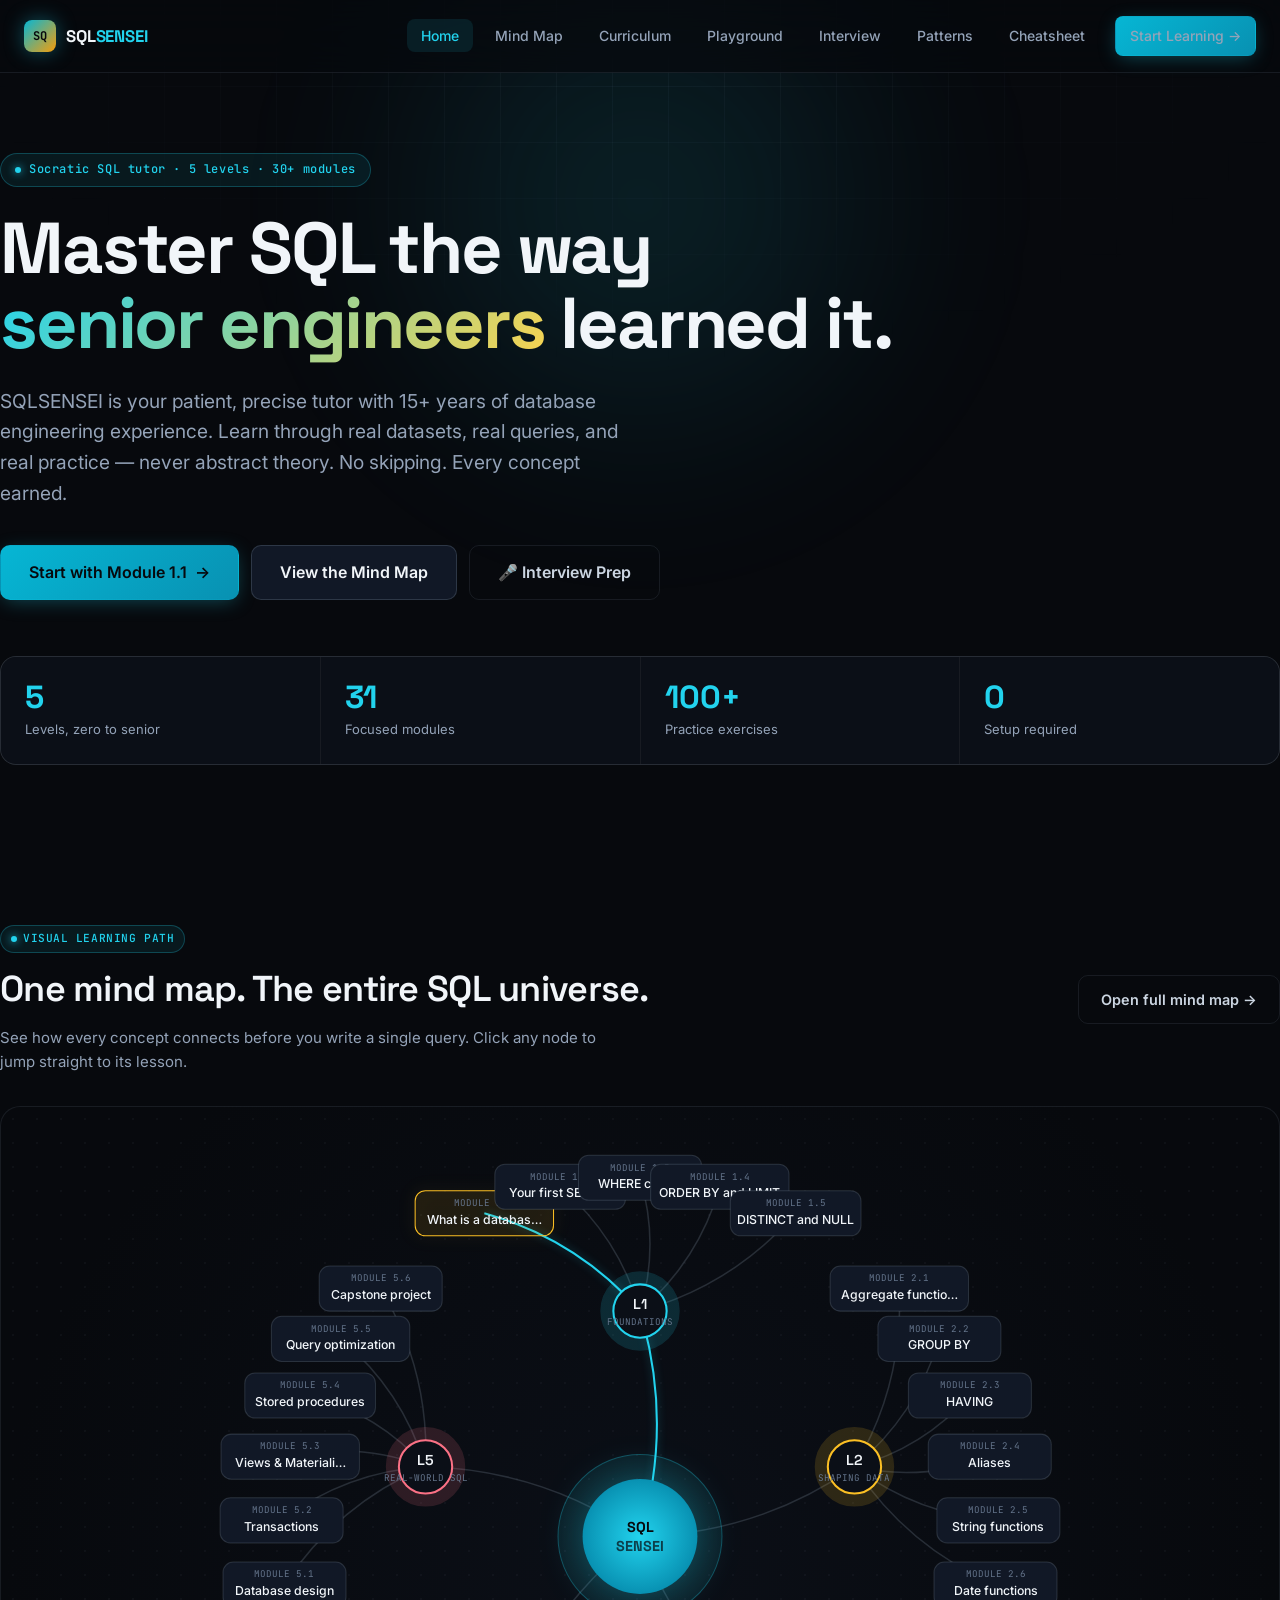
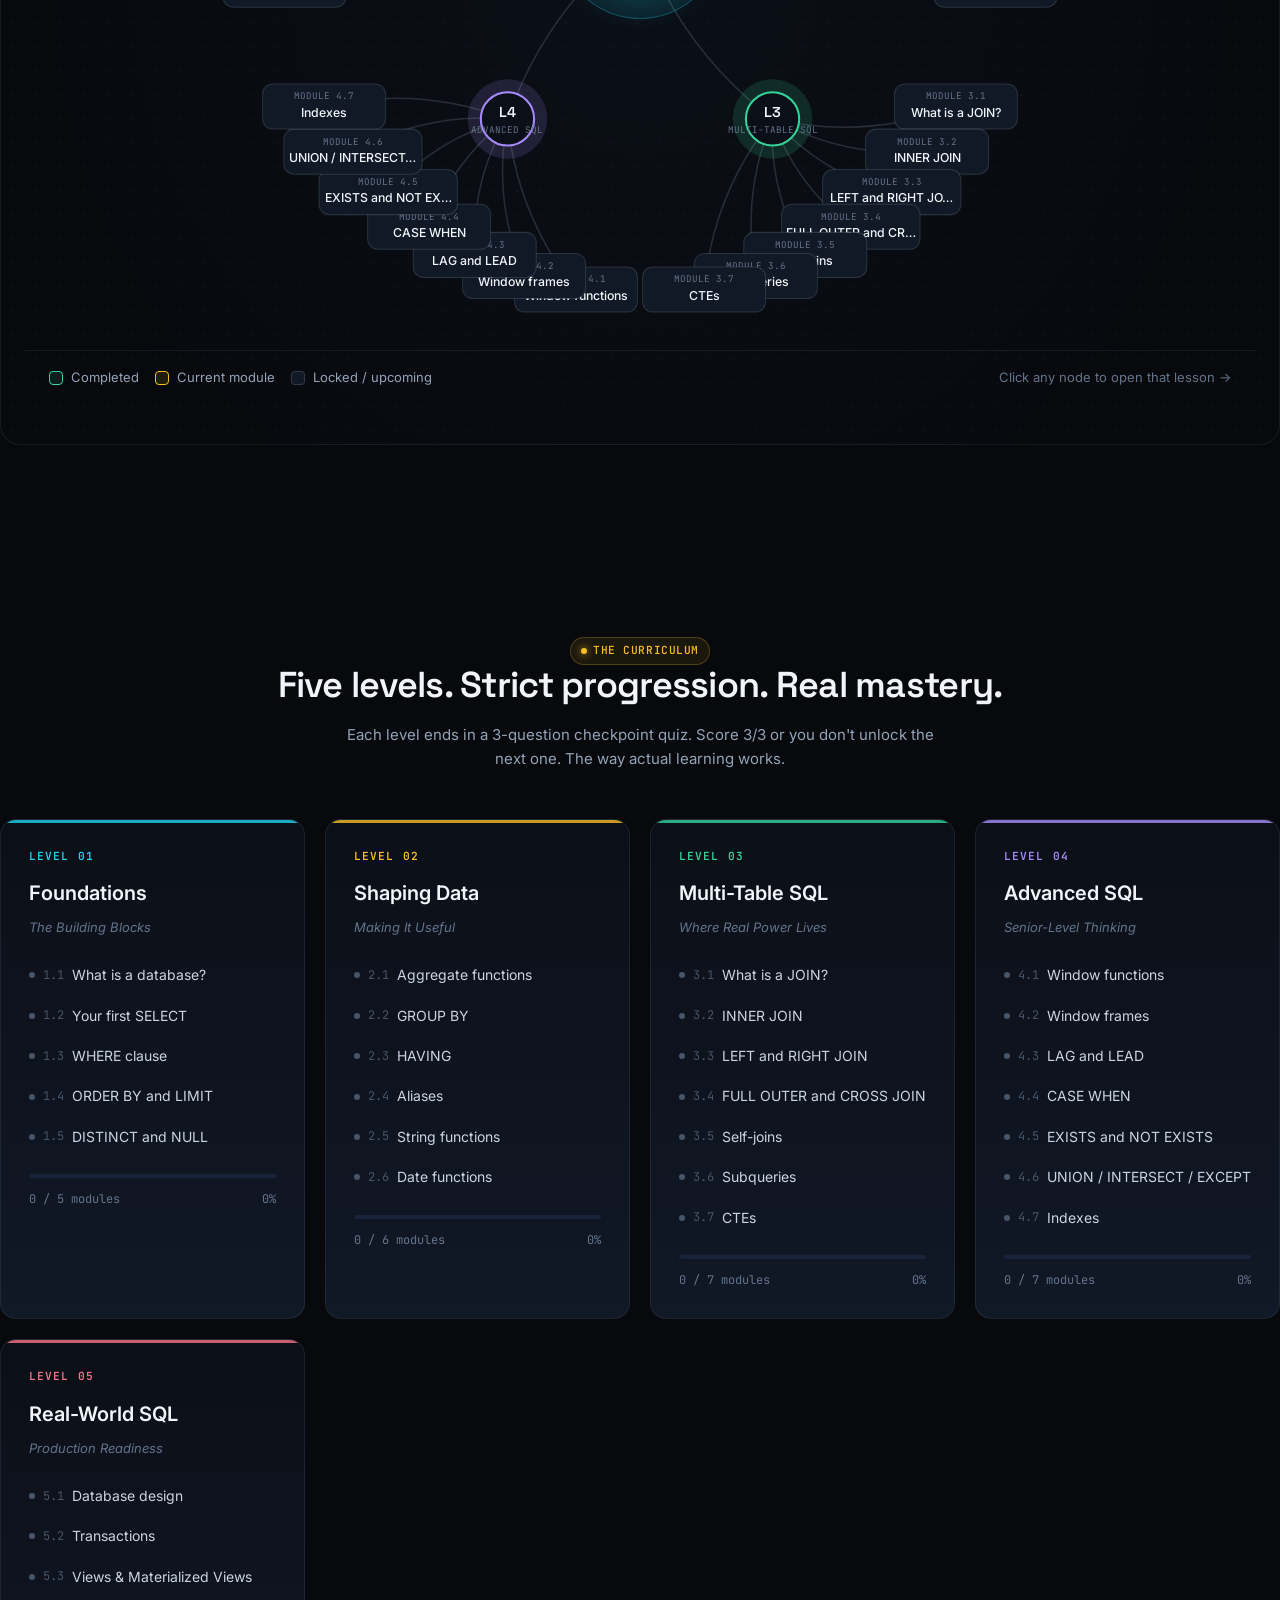
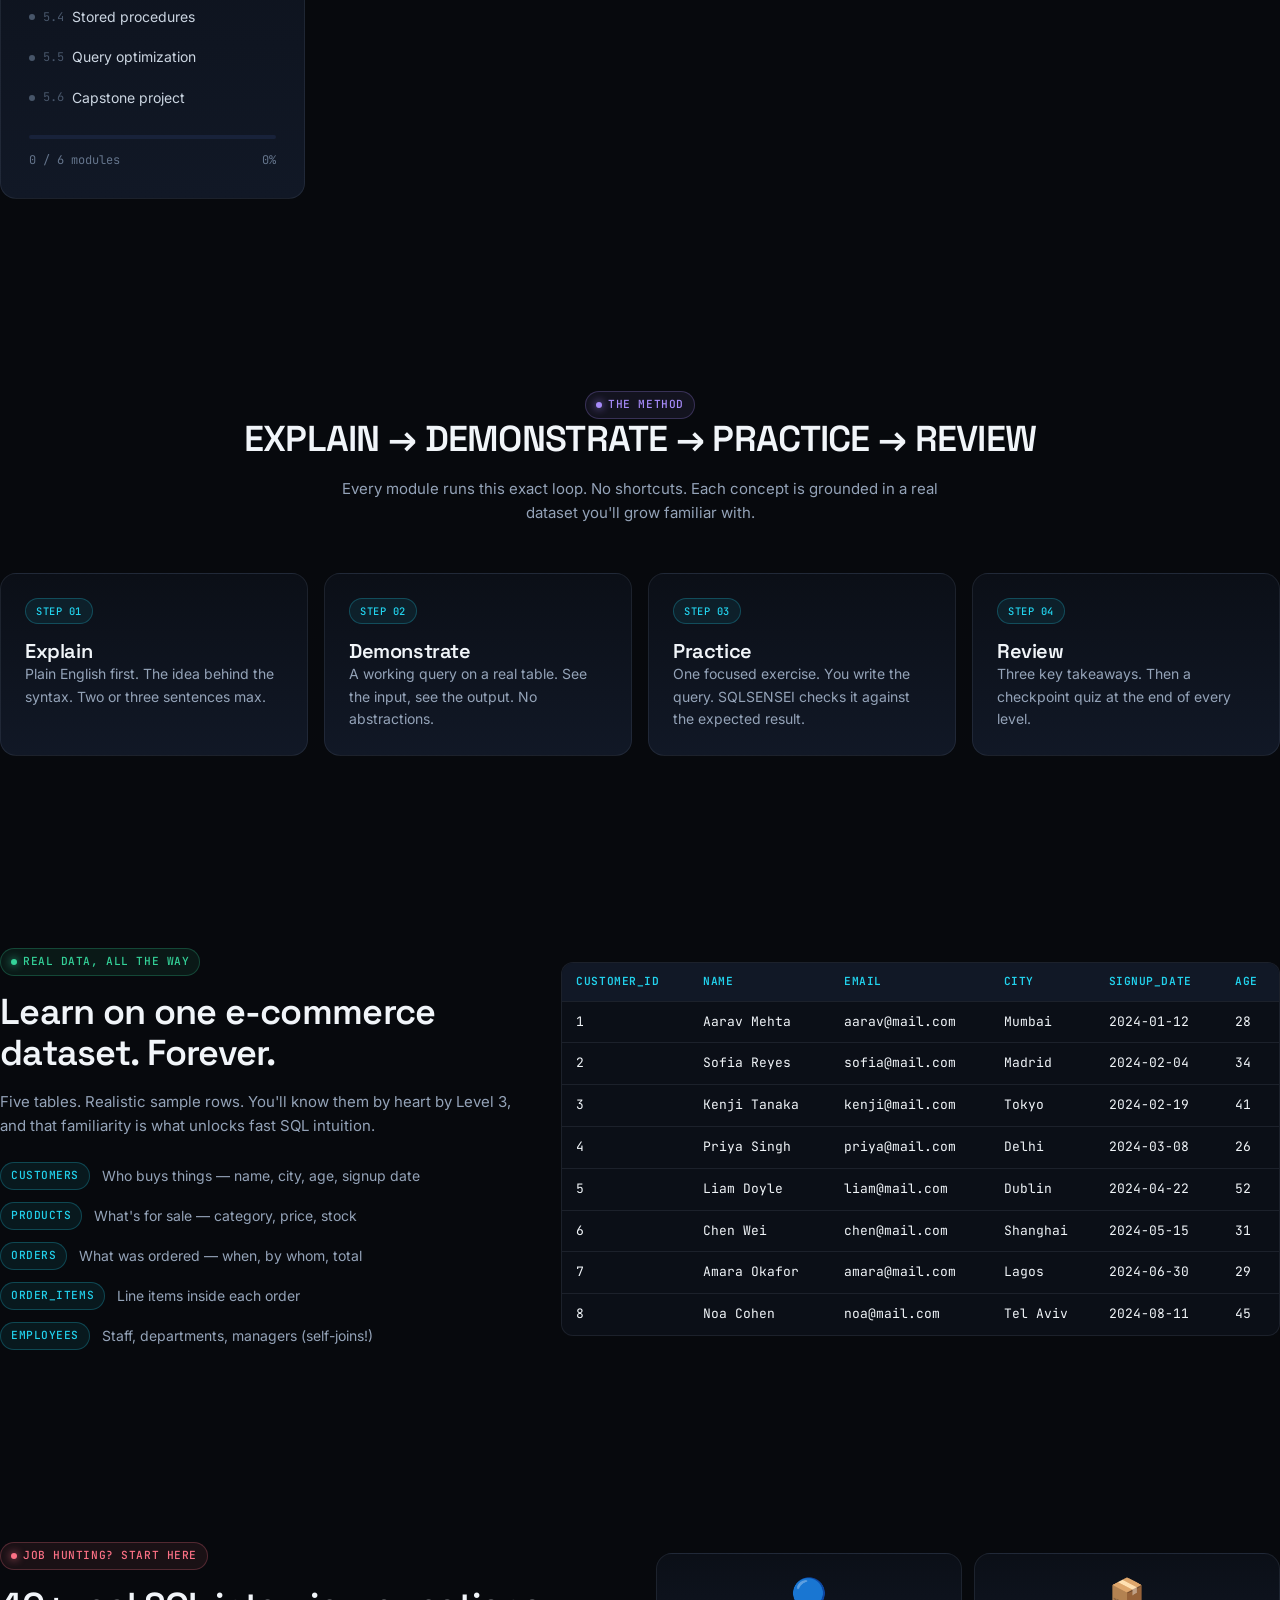
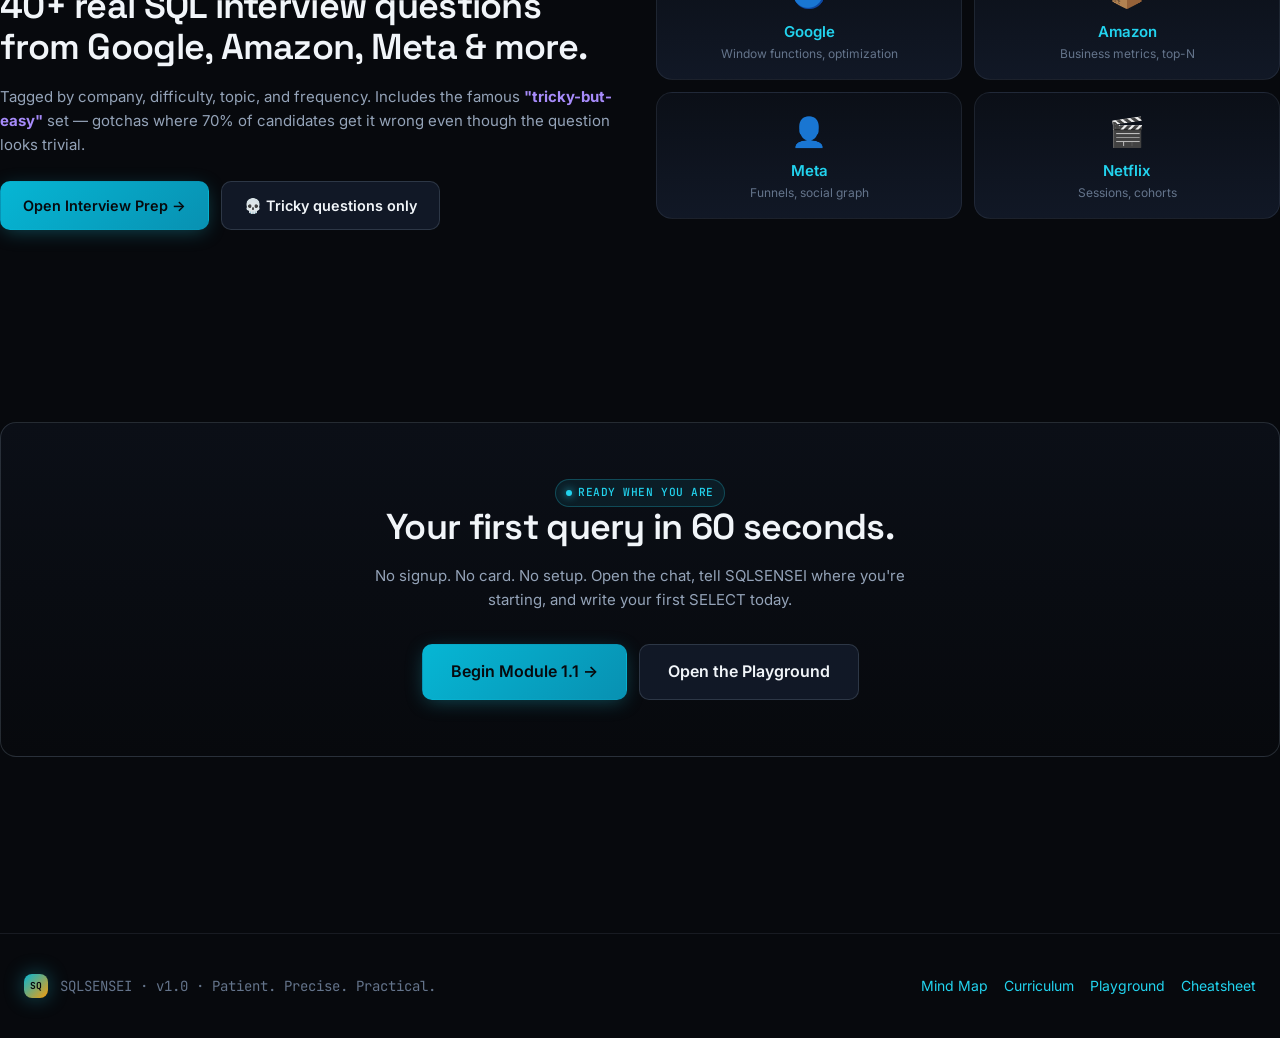
==== index.html @ aa3fbd79 "Initial commit: SQLSENSEI - SQL learning platform with mind map, scripted Socratic tutor, in-browser" ====
<!DOCTYPE html>
<html lang="en">
<head>
  <meta charset="UTF-8" />
  <meta name="viewport" content="width=device-width, initial-scale=1.0" />
  <title>SQLSENSEI — Master SQL from zero to senior</title>
  <meta name="description" content="Learn SQL the Socratic way. Five levels, 30+ modules, real datasets, in-browser playground. Built by SQLSENSEI." />
  <link rel="preconnect" href="https://fonts.googleapis.com" />
  <link rel="preconnect" href="https://fonts.gstatic.com" crossorigin />
  <link href="https://fonts.googleapis.com/css2?family=Inter:wght@400;500;600;700&family=Space+Grotesk:wght@500;600;700&family=JetBrains+Mono:wght@400;500;600;700&display=swap" rel="stylesheet" />
  <link rel="stylesheet" href="assets/css/styles.css" />
  <link rel="stylesheet" href="assets/css/components.css" />
  <link rel="icon" href="data:image/svg+xml,%3Csvg xmlns='http://www.w3.org/2000/svg' viewBox='0 0 100 100'%3E%3Crect width='100' height='100' rx='22' fill='%2306b6d4'/%3E%3Ctext x='50' y='66' text-anchor='middle' font-family='monospace' font-size='52' font-weight='700' fill='%23000'%3ES%3C/text%3E%3C/svg%3E" />
</head>
<body>

  <!-- ============================================ NAV ============================================ -->
  <nav class="nav">
    <div class="nav-inner">
      <a href="index.html" class="brand">
        <span class="brand-mark">SQ</span>
        <span>SQL<span class="brand-suffix">SENSEI</span></span>
      </a>
      <ul class="nav-links">
        <li><a href="index.html" class="active">Home</a></li>
        <li><a href="mindmap.html">Mind Map</a></li>
        <li><a href="curriculum.html">Curriculum</a></li>
        <li><a href="playground.html">Playground</a></li>
        <li><a href="interview.html">Interview</a></li>
        <li><a href="patterns.html">Patterns</a></li>
        <li><a href="cheatsheet.html">Cheatsheet</a></li>
        <li><a href="chat.html" class="btn btn-primary btn-sm" style="margin-left: 8px;">Start Learning →</a></li>
      </ul>
    </div>
  </nav>

  <main>

    <!-- ============================================ HERO ============================================ -->
    <section class="hero container">
      <div class="hero-eyebrow fade-in">
        <span class="badge-dot" style="color: var(--cyan-400);"></span>
        Socratic SQL tutor · 5 levels · 30+ modules
      </div>

      <h1 class="hero-title fade-in-delay-1">
        Master SQL the way<br/>
        <span class="gradient-text">senior engineers</span> learned it.
      </h1>

      <p class="hero-subtitle fade-in-delay-2">
        SQLSENSEI is your patient, precise tutor with 15+ years of database engineering experience.
        Learn through real datasets, real queries, and real practice — never abstract theory.
        No skipping. Every concept earned.
      </p>

      <div class="hero-actions fade-in-delay-3">
        <a href="chat.html" class="btn btn-primary btn-lg">
          Start with Module 1.1
          <span>→</span>
        </a>
        <a href="mindmap.html" class="btn btn-secondary btn-lg">
          View the Mind Map
        </a>
        <a href="interview.html" class="btn btn-ghost btn-lg">
          🎤 Interview Prep
        </a>
      </div>

      <div class="hero-stats fade-in-delay-3">
        <div class="hero-stat">
          <div class="hero-stat-value">5</div>
          <div class="hero-stat-label">Levels, zero to senior</div>
        </div>
        <div class="hero-stat">
          <div class="hero-stat-value">31</div>
          <div class="hero-stat-label">Focused modules</div>
        </div>
        <div class="hero-stat">
          <div class="hero-stat-value">100+</div>
          <div class="hero-stat-label">Practice exercises</div>
        </div>
        <div class="hero-stat">
          <div class="hero-stat-value">0</div>
          <div class="hero-stat-label">Setup required</div>
        </div>
      </div>
    </section>

    <!-- ============================================ MIND MAP PREVIEW ============================================ -->
    <section class="container section">
      <div class="flex items-center justify-between mb-8" style="flex-wrap: wrap; gap: 16px;">
        <div>
          <div class="badge badge-cyan mb-4">
            <span class="badge-dot"></span>
            Visual learning path
          </div>
          <h2>One mind map. The entire SQL universe.</h2>
          <p class="text-ink-300 mt-4" style="max-width: 600px;">
            See how every concept connects before you write a single query. Click any node to jump straight to its lesson.
          </p>
        </div>
        <a href="mindmap.html" class="btn btn-ghost">
          Open full mind map →
        </a>
      </div>

      <div class="mindmap-wrap" id="mindmap-preview">
        <!-- Filled by mindmap.js -->
      </div>
    </section>

    <!-- ============================================ CURRICULUM ============================================ -->
    <section class="container section">
      <div class="text-center mb-12">
        <div class="badge badge-amber mb-4" style="margin: 0 auto;">
          <span class="badge-dot"></span>
          The curriculum
        </div>
        <h2>Five levels. Strict progression. Real mastery.</h2>
        <p class="text-ink-300 mt-4" style="max-width: 600px; margin: 16px auto 0;">
          Each level ends in a 3-question checkpoint quiz. Score 3/3 or you don't unlock the next one.
          The way actual learning works.
        </p>
      </div>

      <div class="levels-grid" id="levelsGrid">
        <!-- Filled by app.js -->
      </div>
    </section>

    <!-- ============================================ HOW IT WORKS ============================================ -->
    <section class="container section">
      <div class="text-center mb-12">
        <div class="badge badge-violet mb-4" style="margin: 0 auto;">
          <span class="badge-dot"></span>
          The method
        </div>
        <h2>EXPLAIN → DEMONSTRATE → PRACTICE → REVIEW</h2>
        <p class="text-ink-300 mt-4" style="max-width: 600px; margin: 16px auto 0;">
          Every module runs this exact loop. No shortcuts. Each concept is grounded in a real dataset you'll grow familiar with.
        </p>
      </div>

      <div class="grid grid-cols-4 gap-4">
        <div class="card card-accent">
          <div class="badge badge-cyan mb-4" style="font-size: 0.65rem;">STEP 01</div>
          <h3>Explain</h3>
          <p class="text-ink-300 text-sm mt-2">Plain English first. The idea behind the syntax. Two or three sentences max.</p>
        </div>
        <div class="card card-accent">
          <div class="badge badge-cyan mb-4" style="font-size: 0.65rem;">STEP 02</div>
          <h3>Demonstrate</h3>
          <p class="text-ink-300 text-sm mt-2">A working query on a real table. See the input, see the output. No abstractions.</p>
        </div>
        <div class="card card-accent">
          <div class="badge badge-cyan mb-4" style="font-size: 0.65rem;">STEP 03</div>
          <h3>Practice</h3>
          <p class="text-ink-300 text-sm mt-2">One focused exercise. You write the query. SQLSENSEI checks it against the expected result.</p>
        </div>
        <div class="card card-accent">
          <div class="badge badge-cyan mb-4" style="font-size: 0.65rem;">STEP 04</div>
          <h3>Review</h3>
          <p class="text-ink-300 text-sm mt-2">Three key takeaways. Then a checkpoint quiz at the end of every level.</p>
        </div>
      </div>
    </section>

    <!-- ============================================ DATASET ============================================ -->
    <section class="container section">
      <div class="grid" style="grid-template-columns: 1fr 1.4fr; gap: 48px; align-items: center;">
        <div>
          <div class="badge badge-emerald mb-4">
            <span class="badge-dot"></span>
            Real data, all the way
          </div>
          <h2>Learn on one e-commerce dataset. Forever.</h2>
          <p class="text-ink-300 mt-4 mb-6">
            Five tables. Realistic sample rows. You'll know them by heart by Level 3, and that familiarity is what unlocks fast SQL intuition.
          </p>
          <div class="flex flex-col gap-3">
            <div class="flex items-center gap-3">
              <span class="badge badge-cyan">customers</span>
              <span class="text-ink-300 text-sm">Who buys things — name, city, age, signup date</span>
            </div>
            <div class="flex items-center gap-3">
              <span class="badge badge-cyan">products</span>
              <span class="text-ink-300 text-sm">What's for sale — category, price, stock</span>
            </div>
            <div class="flex items-center gap-3">
              <span class="badge badge-cyan">orders</span>
              <span class="text-ink-300 text-sm">What was ordered — when, by whom, total</span>
            </div>
            <div class="flex items-center gap-3">
              <span class="badge badge-cyan">order_items</span>
              <span class="text-ink-300 text-sm">Line items inside each order</span>
            </div>
            <div class="flex items-center gap-3">
              <span class="badge badge-cyan">employees</span>
              <span class="text-ink-300 text-sm">Staff, departments, managers (self-joins!)</span>
            </div>
          </div>
        </div>

        <div class="data-table-wrap">
          <table class="data-table">
            <thead>
              <tr>
                <th>customer_id</th>
                <th>name</th>
                <th>email</th>
                <th>city</th>
                <th>signup_date</th>
                <th>age</th>
              </tr>
            </thead>
            <tbody>
              <tr><td>1</td><td>Aarav Mehta</td><td>aarav@mail.com</td><td>Mumbai</td><td>2024-01-12</td><td>28</td></tr>
              <tr><td>2</td><td>Sofia Reyes</td><td>sofia@mail.com</td><td>Madrid</td><td>2024-02-04</td><td>34</td></tr>
              <tr><td>3</td><td>Kenji Tanaka</td><td>kenji@mail.com</td><td>Tokyo</td><td>2024-02-19</td><td>41</td></tr>
              <tr><td>4</td><td>Priya Singh</td><td>priya@mail.com</td><td>Delhi</td><td>2024-03-08</td><td>26</td></tr>
              <tr><td>5</td><td>Liam Doyle</td><td>liam@mail.com</td><td>Dublin</td><td>2024-04-22</td><td>52</td></tr>
              <tr><td>6</td><td>Chen Wei</td><td>chen@mail.com</td><td>Shanghai</td><td>2024-05-15</td><td>31</td></tr>
              <tr><td>7</td><td>Amara Okafor</td><td>amara@mail.com</td><td>Lagos</td><td>2024-06-30</td><td>29</td></tr>
              <tr><td>8</td><td>Noa Cohen</td><td>noa@mail.com</td><td>Tel Aviv</td><td>2024-08-11</td><td>45</td></tr>
            </tbody>
          </table>
        </div>
      </div>
    </section>

    <!-- ============================================ INTERVIEW PREP ============================================ -->
    <section class="container section">
      <div class="grid" style="grid-template-columns: 1fr 1fr; gap: 32px; align-items: center;">
        <div>
          <div class="badge badge-rose mb-4">
            <span class="badge-dot"></span>
            Job hunting? Start here
          </div>
          <h2>40+ real SQL interview questions from Google, Amazon, Meta &amp; more.</h2>
          <p class="text-ink-300 mt-4 mb-6">
            Tagged by company, difficulty, topic, and frequency. Includes the famous
            <strong style="color: var(--violet-400);">"tricky-but-easy"</strong> set — gotchas where 70% of candidates get it wrong even though the question looks trivial.
          </p>
          <div class="flex gap-3" style="flex-wrap: wrap;">
            <a href="interview.html" class="btn btn-primary">Open Interview Prep →</a>
            <a href="interview.html?tricky=1" class="btn btn-secondary">💀 Tricky questions only</a>
          </div>
        </div>
        <div class="grid grid-cols-2 gap-3">
          <a href="interview.html?company=google" class="card" style="text-decoration: none; padding: 16px; text-align: center;">
            <div style="font-size: 1.8rem;">🔵</div>
            <div style="font-weight: 600; margin-top: 4px;">Google</div>
            <div class="text-ink-400 text-xs">Window functions, optimization</div>
          </a>
          <a href="interview.html?company=amazon" class="card" style="text-decoration: none; padding: 16px; text-align: center;">
            <div style="font-size: 1.8rem;">📦</div>
            <div style="font-weight: 600; margin-top: 4px;">Amazon</div>
            <div class="text-ink-400 text-xs">Business metrics, top-N</div>
          </a>
          <a href="interview.html?company=meta" class="card" style="text-decoration: none; padding: 16px; text-align: center;">
            <div style="font-size: 1.8rem;">👤</div>
            <div style="font-weight: 600; margin-top: 4px;">Meta</div>
            <div class="text-ink-400 text-xs">Funnels, social graph</div>
          </a>
          <a href="interview.html?company=netflix" class="card" style="text-decoration: none; padding: 16px; text-align: center;">
            <div style="font-size: 1.8rem;">🎬</div>
            <div style="font-weight: 600; margin-top: 4px;">Netflix</div>
            <div class="text-ink-400 text-xs">Sessions, cohorts</div>
          </a>
        </div>
      </div>
    </section>

    <!-- ============================================ FINAL CTA ============================================ -->
    <section class="container section">
      <div class="card text-center" style="padding: 56px 32px; background: linear-gradient(180deg, var(--bg-1), var(--bg-0)); border-color: var(--line-strong);">
        <div class="badge badge-cyan mb-4" style="margin: 0 auto;">
          <span class="badge-dot"></span>
          Ready when you are
        </div>
        <h2 class="mb-4">Your first query in 60 seconds.</h2>
        <p class="text-ink-300 mb-8" style="max-width: 540px; margin: 0 auto 32px;">
          No signup. No card. No setup. Open the chat, tell SQLSENSEI where you're starting, and write your first SELECT today.
        </p>
        <div class="flex gap-3 justify-center" style="flex-wrap: wrap;">
          <a href="chat.html" class="btn btn-primary btn-lg">Begin Module 1.1 →</a>
          <a href="playground.html" class="btn btn-secondary btn-lg">Open the Playground</a>
        </div>
      </div>
    </section>

  </main>

  <!-- ============================================ FOOTER ============================================ -->
  <footer class="footer">
    <div class="container footer-inner">
      <div class="flex items-center gap-3">
        <span class="brand-mark" style="width: 24px; height: 24px; font-size: 0.6rem;">SQ</span>
        <span class="mono text-sm">SQLSENSEI · v1.0 · Patient. Precise. Practical.</span>
      </div>
      <div class="flex gap-4 text-sm">
        <a href="mindmap.html">Mind Map</a>
        <a href="curriculum.html">Curriculum</a>
        <a href="playground.html">Playground</a>
        <a href="cheatsheet.html">Cheatsheet</a>
      </div>
    </div>
  </footer>

  <div class="toast-stack" id="toastStack"></div>

  <script src="assets/js/data/curriculum.js"></script>
  <script src="assets/js/mindmap.js"></script>
  <script src="assets/js/app.js"></script>
  <script>
    document.addEventListener('DOMContentLoaded', () => {
      if (window.renderMindMap) window.renderMindMap('mindmap-preview', { compact: false });
      if (window.renderLevels) window.renderLevels('levelsGrid');
    });
  </script>
</body>
</html>
---- assets/css/styles.css ----
/* ============================================
   SQLSENSEI — Modern Dark Dojo Design System
   ============================================ */

:root {
  /* Core palette */
  --bg-0: #07090d;
  --bg-1: #0b0f17;
  --bg-2: #111826;
  --bg-3: #18223a;
  --line: rgba(148, 163, 184, 0.12);
  --line-strong: rgba(148, 163, 184, 0.22);

  /* Ink */
  --ink-100: #f1f5f9;
  --ink-200: #cbd5e1;
  --ink-300: #94a3b8;
  --ink-400: #64748b;
  --ink-500: #475569;

  /* Accents — cyan (primary) + amber (sensei) */
  --cyan-400: #22d3ee;
  --cyan-500: #06b6d4;
  --cyan-600: #0891b2;
  --cyan-glow: rgba(34, 211, 238, 0.35);

  --amber-300: #fcd34d;
  --amber-400: #fbbf24;
  --amber-500: #f59e0b;
  --amber-glow: rgba(251, 191, 36, 0.30);

  --emerald-400: #34d399;
  --rose-400: #fb7185;
  --violet-400: #a78bfa;
  --sky-400: #38bdf8;

  /* Typography */
  --font-sans: 'Inter', system-ui, -apple-system, 'Segoe UI', sans-serif;
  --font-mono: 'JetBrains Mono', 'Fira Code', 'SF Mono', Menlo, Consolas, monospace;
  --font-display: 'Space Grotesk', var(--font-sans);

  /* Shadows */
  --shadow-glow: 0 0 0 1px var(--line-strong), 0 8px 32px -8px rgba(0, 0, 0, 0.4);
  --shadow-cyan: 0 0 0 1px rgba(34, 211, 238, 0.25), 0 8px 32px -8px var(--cyan-glow);

  /* Motion */
  --ease: cubic-bezier(0.16, 1, 0.3, 1);
}

* { box-sizing: border-box; margin: 0; padding: 0; }

html { scroll-behavior: smooth; }

body {
  background: var(--bg-0);
  color: var(--ink-100);
  font-family: var(--font-sans);
  font-size: 15px;
  line-height: 1.6;
  -webkit-font-smoothing: antialiased;
  -moz-osx-font-smoothing: grayscale;
  min-height: 100vh;
  overflow-x: hidden;
}

/* Ambient grid background */
body::before {
  content: '';
  position: fixed;
  inset: 0;
  background-image:
    linear-gradient(var(--line) 1px, transparent 1px),
    linear-gradient(90deg, var(--line) 1px, transparent 1px);
  background-size: 56px 56px;
  background-position: center center;
  mask-image: radial-gradient(ellipse 80% 60% at 50% 0%, black 0%, transparent 70%);
  -webkit-mask-image: radial-gradient(ellipse 80% 60% at 50% 0%, black 0%, transparent 70%);
  pointer-events: none;
  z-index: 0;
  opacity: 0.6;
}

body::after {
  content: '';
  position: fixed;
  top: -200px;
  left: 50%;
  transform: translateX(-50%);
  width: 800px;
  height: 800px;
  background: radial-gradient(circle, var(--cyan-glow) 0%, transparent 60%);
  filter: blur(80px);
  pointer-events: none;
  z-index: 0;
  opacity: 0.4;
}

main, header, footer, section { position: relative; z-index: 1; }

/* ============================================
   TYPOGRAPHY
   ============================================ */
h1, h2, h3, h4 {
  font-family: var(--font-display);
  font-weight: 600;
  letter-spacing: -0.02em;
  line-height: 1.15;
  color: var(--ink-100);
}

h1 { font-size: clamp(2.25rem, 5vw, 4rem); }
h2 { font-size: clamp(1.5rem, 3vw, 2.25rem); }
h3 { font-size: 1.25rem; }
h4 { font-size: 1rem; font-weight: 500; }

p { color: var(--ink-200); }

code, pre, .mono { font-family: var(--font-mono); font-size: 0.875em; }

a { color: var(--cyan-400); text-decoration: none; transition: color 0.2s var(--ease); }
a:hover { color: var(--cyan-300, #67e8f9); }

/* Gradient text */
.gradient-text {
  background: linear-gradient(135deg, var(--cyan-400) 0%, var(--amber-300) 100%);
  -webkit-background-clip: text;
  background-clip: text;
  -webkit-text-fill-color: transparent;
  color: transparent;
}

.text-cyan { color: var(--cyan-400); }
.text-amber { color: var(--amber-400); }
.text-emerald { color: var(--emerald-400); }
.text-ink-300 { color: var(--ink-300); }
.text-ink-400 { color: var(--ink-400); }

/* ============================================
   LAYOUT
   ============================================ */
.container {
  max-width: 1280px;
  margin: 0 auto;
  padding: 0 24px;
}

.section { padding: 96px 0; }
.section-sm { padding: 56px 0; }

/* ============================================
   NAV
   ============================================ */
.nav {
  position: sticky;
  top: 0;
  z-index: 50;
  backdrop-filter: blur(20px);
  -webkit-backdrop-filter: blur(20px);
  background: rgba(7, 9, 13, 0.7);
  border-bottom: 1px solid var(--line);
}

.nav-inner {
  display: flex;
  align-items: center;
  justify-content: space-between;
  padding: 16px 24px;
  max-width: 1280px;
  margin: 0 auto;
}

.brand {
  display: flex;
  align-items: center;
  gap: 10px;
  font-family: var(--font-display);
  font-weight: 700;
  font-size: 1.05rem;
  letter-spacing: -0.01em;
  color: var(--ink-100);
}

.brand-mark {
  width: 32px;
  height: 32px;
  border-radius: 8px;
  background: linear-gradient(135deg, var(--cyan-500), var(--amber-500));
  display: grid;
  place-items: center;
  font-family: var(--font-mono);
  font-size: 0.75rem;
  font-weight: 700;
  color: var(--bg-0);
  box-shadow: 0 0 20px var(--cyan-glow);
}

.brand-suffix { color: var(--cyan-400); }

.nav-links {
  display: flex;
  align-items: center;
  gap: 8px;
  list-style: none;
}

.nav-links a {
  padding: 8px 14px;
  border-radius: 8px;
  color: var(--ink-300);
  font-size: 0.875rem;
  font-weight: 500;
  transition: all 0.2s var(--ease);
}

.nav-links a:hover {
  color: var(--ink-100);
  background: var(--bg-2);
}

.nav-links a.active {
  color: var(--cyan-400);
  background: rgba(34, 211, 238, 0.1);
}

/* ============================================
   BUTTONS
   ============================================ */
.btn {
  display: inline-flex;
  align-items: center;
  gap: 8px;
  padding: 12px 22px;
  border-radius: 10px;
  font-family: var(--font-sans);
  font-size: 0.9rem;
  font-weight: 600;
  cursor: pointer;
  transition: all 0.2s var(--ease);
  border: 1px solid transparent;
  text-decoration: none;
  white-space: nowrap;
}

.btn-primary {
  background: linear-gradient(135deg, var(--cyan-500), var(--cyan-600));
  color: var(--bg-0);
  box-shadow: 0 4px 20px -4px var(--cyan-glow);
}

.btn-primary:hover {
  transform: translateY(-1px);
  box-shadow: 0 8px 28px -4px var(--cyan-glow);
  color: var(--bg-0);
}

.btn-secondary {
  background: var(--bg-2);
  color: var(--ink-100);
  border-color: var(--line-strong);
}

.btn-secondary:hover {
  background: var(--bg-3);
  border-color: var(--cyan-400);
  color: var(--ink-100);
}

.btn-ghost {
  background: transparent;
  color: var(--ink-200);
  border-color: var(--line);
}

.btn-ghost:hover {
  background: var(--bg-2);
  color: var(--ink-100);
}

.btn-sm { padding: 8px 14px; font-size: 0.8125rem; }
.btn-lg { padding: 14px 28px; font-size: 1rem; }

/* ============================================
   CARDS
   ============================================ */
.card {
  background: linear-gradient(180deg, var(--bg-1) 0%, var(--bg-2) 100%);
  border: 1px solid var(--line);
  border-radius: 16px;
  padding: 24px;
  transition: all 0.3s var(--ease);
}

.card:hover {
  border-color: var(--line-strong);
  transform: translateY(-2px);
}

.card-accent {
  position: relative;
  overflow: hidden;
}

.card-accent::before {
  content: '';
  position: absolute;
  top: 0;
  left: 0;
  right: 0;
  height: 2px;
  background: linear-gradient(90deg, transparent, var(--cyan-400), transparent);
  opacity: 0;
  transition: opacity 0.3s var(--ease);
}

.card-accent:hover::before { opacity: 1; }

/* ============================================
   BADGES + CHIPS
   ============================================ */
.badge {
  display: inline-flex;
  align-items: center;
  gap: 6px;
  padding: 4px 10px;
  border-radius: 999px;
  font-family: var(--font-mono);
  font-size: 0.7rem;
  font-weight: 500;
  letter-spacing: 0.05em;
  text-transform: uppercase;
  background: var(--bg-2);
  border: 1px solid var(--line);
  color: var(--ink-300);
}

.badge-cyan {
  background: rgba(34, 211, 238, 0.08);
  border-color: rgba(34, 211, 238, 0.25);
  color: var(--cyan-400);
}

.badge-amber {
  background: rgba(251, 191, 36, 0.08);
  border-color: rgba(251, 191, 36, 0.25);
  color: var(--amber-400);
}

.badge-emerald {
  background: rgba(52, 211, 153, 0.08);
  border-color: rgba(52, 211, 153, 0.25);
  color: var(--emerald-400);
}

.badge-violet {
  background: rgba(167, 139, 250, 0.08);
  border-color: rgba(167, 139, 250, 0.25);
  color: var(--violet-400);
}

.badge-rose {
  background: rgba(251, 113, 133, 0.08);
  border-color: rgba(251, 113, 133, 0.25);
  color: var(--rose-400);
}

.badge-dot {
  width: 6px;
  height: 6px;
  border-radius: 50%;
  background: currentColor;
  box-shadow: 0 0 8px currentColor;
}

/* ============================================
   FORMS
   ============================================ */
input, textarea, select {
  width: 100%;
  padding: 12px 16px;
  background: var(--bg-1);
  border: 1px solid var(--line);
  border-radius: 10px;
  color: var(--ink-100);
  font-family: var(--font-sans);
  font-size: 0.9rem;
  transition: all 0.2s var(--ease);
}

input:focus, textarea:focus, select:focus {
  outline: none;
  border-color: var(--cyan-400);
  box-shadow: 0 0 0 3px rgba(34, 211, 238, 0.15);
}

textarea { font-family: var(--font-mono); resize: vertical; min-height: 120px; }

/* ============================================
   CODE BLOCKS
   ============================================ */
pre {
  background: var(--bg-0);
  border: 1px solid var(--line);
  border-radius: 12px;
  padding: 18px 20px;
  overflow-x: auto;
  font-family: var(--font-mono);
  font-size: 0.85rem;
  line-height: 1.6;
  color: var(--ink-200);
}

pre code { background: transparent; padding: 0; }

code {
  background: var(--bg-2);
  border: 1px solid var(--line);
  border-radius: 6px;
  padding: 2px 6px;
  font-family: var(--font-mono);
  font-size: 0.85em;
  color: var(--amber-300);
}

/* SQL syntax (used by chat + lesson code blocks) */
.sql-keyword { color: var(--cyan-400); font-weight: 500; }
.sql-string  { color: var(--amber-300); }
.sql-number  { color: var(--violet-400); }
.sql-comment { color: var(--ink-400); font-style: italic; }
.sql-fn      { color: var(--emerald-400); }
.sql-op      { color: var(--rose-400); }

/* ============================================
   TABLES (sample data)
   ============================================ */
.data-table-wrap {
  overflow-x: auto;
  border: 1px solid var(--line);
  border-radius: 12px;
  background: var(--bg-1);
}

.data-table {
  width: 100%;
  border-collapse: collapse;
  font-family: var(--font-mono);
  font-size: 0.8125rem;
}

.data-table th,
.data-table td {
  padding: 10px 14px;
  text-align: left;
  border-bottom: 1px solid var(--line);
  white-space: nowrap;
}

.data-table th {
  background: var(--bg-2);
  color: var(--cyan-400);
  font-weight: 600;
  font-size: 0.7rem;
  text-transform: uppercase;
  letter-spacing: 0.05em;
  position: sticky;
  top: 0;
}

.data-table tr:last-child td { border-bottom: none; }
.data-table tr:hover td { background: rgba(34, 211, 238, 0.04); }

/* ============================================
   UTILITIES
   ============================================ */
.flex { display: flex; }
.flex-col { display: flex; flex-direction: column; }
.items-center { align-items: center; }
.justify-between { justify-content: space-between; }
.justify-center { justify-content: center; }
.gap-2 { gap: 8px; }
.gap-3 { gap: 12px; }
.gap-4 { gap: 16px; }
.gap-6 { gap: 24px; }
.gap-8 { gap: 32px; }

.grid { display: grid; }
.grid-cols-2 { grid-template-columns: repeat(2, 1fr); }
.grid-cols-3 { grid-template-columns: repeat(3, 1fr); }
.grid-cols-4 { grid-template-columns: repeat(4, 1fr); }

.text-center { text-align: center; }
.text-sm { font-size: 0.875rem; }
.text-xs { font-size: 0.75rem; }
.text-lg { font-size: 1.125rem; }
.text-xl { font-size: 1.25rem; }

.mb-2 { margin-bottom: 8px; }
.mb-3 { margin-bottom: 12px; }
.mb-4 { margin-bottom: 16px; }
.mb-6 { margin-bottom: 24px; }
.mb-8 { margin-bottom: 32px; }
.mb-12 { margin-bottom: 48px; }
.mt-4 { margin-top: 16px; }
.mt-6 { margin-top: 24px; }
.mt-8 { margin-top: 32px; }

.w-full { width: 100%; }
.hidden { display: none; }

@media (max-width: 900px) {
  .grid-cols-3, .grid-cols-4 { grid-template-columns: repeat(2, 1fr); }
  .nav-links a { padding: 6px 10px; font-size: 0.8125rem; }
  .section { padding: 64px 0; }
}

@media (max-width: 600px) {
  .grid-cols-2, .grid-cols-3, .grid-cols-4 { grid-template-columns: 1fr; }
  .nav-links { gap: 2px; }
  .nav-links a span { display: none; }
}

/* ============================================
   ANIMATIONS
   ============================================ */
@keyframes fade-in-up {
  from { opacity: 0; transform: translateY(16px); }
  to { opacity: 1; transform: translateY(0); }
}

@keyframes pulse-glow {
  0%, 100% { box-shadow: 0 0 0 0 var(--cyan-glow); }
  50% { box-shadow: 0 0 0 8px transparent; }
}

@keyframes blink {
  0%, 49% { opacity: 1; }
  50%, 100% { opacity: 0; }
}

.fade-in { animation: fade-in-up 0.6s var(--ease) both; }
.fade-in-delay-1 { animation: fade-in-up 0.6s var(--ease) 0.1s both; }
.fade-in-delay-2 { animation: fade-in-up 0.6s var(--ease) 0.2s both; }
.fade-in-delay-3 { animation: fade-in-up 0.6s var(--ease) 0.3s both; }

.cursor-blink::after {
  content: '▎';
  color: var(--cyan-400);
  animation: blink 1s steps(2) infinite;
  margin-left: 2px;
}

/* ============================================
   SCROLLBAR
   ============================================ */
::-webkit-scrollbar { width: 10px; height: 10px; }
::-webkit-scrollbar-track { background: var(--bg-1); }
::-webkit-scrollbar-thumb {
  background: var(--bg-3);
  border-radius: 10px;
  border: 2px solid var(--bg-1);
}
::-webkit-scrollbar-thumb:hover { background: var(--ink-500); }

/* Selection */
::selection { background: var(--cyan-glow); color: var(--ink-100); }
</content>
</invoke>
---- assets/css/components.css ----
/* ============================================
   SQLSENSEI — Component Styles
   Mind map, chat, playground, progress
   ============================================ */

/* ============================================
   HERO
   ============================================ */
.hero {
  padding: 80px 0 64px;
  position: relative;
}

.hero-eyebrow {
  display: inline-flex;
  align-items: center;
  gap: 8px;
  padding: 6px 14px;
  border-radius: 999px;
  background: rgba(34, 211, 238, 0.08);
  border: 1px solid rgba(34, 211, 238, 0.25);
  color: var(--cyan-400);
  font-family: var(--font-mono);
  font-size: 0.75rem;
  font-weight: 500;
  letter-spacing: 0.05em;
  margin-bottom: 24px;
}

.hero-title {
  font-size: clamp(2.5rem, 6vw, 4.5rem);
  font-weight: 700;
  letter-spacing: -0.03em;
  line-height: 1.05;
  margin-bottom: 24px;
  max-width: 900px;
}

.hero-subtitle {
  font-size: clamp(1rem, 1.5vw, 1.2rem);
  color: var(--ink-300);
  max-width: 640px;
  margin-bottom: 36px;
  line-height: 1.6;
}

.hero-actions {
  display: flex;
  gap: 12px;
  margin-bottom: 56px;
  flex-wrap: wrap;
}

.hero-stats {
  display: grid;
  grid-template-columns: repeat(4, 1fr);
  gap: 1px;
  background: var(--line);
  border: 1px solid var(--line);
  border-radius: 16px;
  overflow: hidden;
}

.hero-stat {
  background: var(--bg-1);
  padding: 24px;
}

.hero-stat-value {
  font-family: var(--font-display);
  font-size: 2rem;
  font-weight: 700;
  color: var(--cyan-400);
  line-height: 1;
  margin-bottom: 6px;
}

.hero-stat-label {
  font-size: 0.8125rem;
  color: var(--ink-300);
}

@media (max-width: 700px) {
  .hero-stats { grid-template-columns: repeat(2, 1fr); }
}

/* ============================================
   MIND MAP
   ============================================ */
.mindmap-wrap {
  position: relative;
  background:
    radial-gradient(circle at 50% 50%, var(--bg-1) 0%, var(--bg-0) 80%);
  border: 1px solid var(--line);
  border-radius: 20px;
  padding: 40px 24px;
  overflow: hidden;
  min-height: 720px;
}

.mindmap-wrap::before {
  content: '';
  position: absolute;
  inset: 0;
  background-image:
    radial-gradient(circle, var(--line) 1px, transparent 1px);
  background-size: 24px 24px;
  opacity: 0.4;
  pointer-events: none;
}

.mindmap-svg {
  width: 100%;
  height: auto;
  display: block;
  position: relative;
  z-index: 1;
}

.mindmap-link {
  stroke: var(--line-strong);
  stroke-width: 1.5;
  fill: none;
  transition: stroke 0.3s var(--ease);
}

.mindmap-link.active {
  stroke: var(--cyan-400);
  stroke-width: 2;
  filter: drop-shadow(0 0 4px var(--cyan-glow));
}

.mindmap-node {
  cursor: pointer;
  transition: transform 0.3s var(--ease);
}

.mindmap-node:hover { transform: scale(1.04); }

.mindmap-node-rect {
  fill: var(--bg-2);
  stroke: var(--line-strong);
  stroke-width: 1;
  transition: all 0.3s var(--ease);
}

.mindmap-node:hover .mindmap-node-rect {
  stroke: var(--cyan-400);
  fill: var(--bg-3);
}

.mindmap-node.completed .mindmap-node-rect {
  stroke: var(--emerald-400);
  fill: rgba(52, 211, 153, 0.08);
}

.mindmap-node.current .mindmap-node-rect {
  stroke: var(--amber-400);
  fill: rgba(251, 191, 36, 0.08);
  filter: drop-shadow(0 0 8px var(--amber-glow));
}

.mindmap-node-label {
  fill: var(--ink-100);
  font-family: var(--font-sans);
  font-size: 12px;
  font-weight: 500;
  pointer-events: none;
  text-anchor: middle;
}

.mindmap-node-sub {
  fill: var(--ink-400);
  font-family: var(--font-mono);
  font-size: 9px;
  pointer-events: none;
  text-anchor: middle;
}

.mindmap-center {
  fill: url(#centerGrad);
  filter: drop-shadow(0 0 20px var(--cyan-glow));
}

.mindmap-center-label {
  fill: var(--bg-0);
  font-family: var(--font-display);
  font-size: 14px;
  font-weight: 700;
  pointer-events: none;
  text-anchor: middle;
}

.mindmap-level-label {
  fill: var(--ink-100);
  font-family: var(--font-display);
  font-size: 14px;
  font-weight: 600;
  pointer-events: none;
  text-anchor: middle;
}

/* Mind map legend */
.mindmap-legend {
  display: flex;
  flex-wrap: wrap;
  gap: 16px;
  padding: 16px 24px;
  border-top: 1px solid var(--line);
  margin-top: 24px;
  font-size: 0.8125rem;
  color: var(--ink-300);
}

.mindmap-legend-item {
  display: flex;
  align-items: center;
  gap: 8px;
}

.mindmap-legend-swatch {
  width: 14px;
  height: 14px;
  border-radius: 4px;
  border: 1px solid;
}

/* ============================================
   CURRICULUM LEVELS GRID
   ============================================ */
.levels-grid {
  display: grid;
  grid-template-columns: repeat(auto-fit, minmax(280px, 1fr));
  gap: 20px;
}

.level-card {
  background: linear-gradient(180deg, var(--bg-1) 0%, var(--bg-2) 100%);
  border: 1px solid var(--line);
  border-radius: 16px;
  padding: 28px;
  position: relative;
  overflow: hidden;
  transition: all 0.3s var(--ease);
  cursor: pointer;
  text-decoration: none;
  color: inherit;
  display: block;
}

.level-card:hover {
  border-color: var(--cyan-400);
  transform: translateY(-4px);
  box-shadow: 0 12px 40px -12px var(--cyan-glow);
  color: inherit;
}

.level-card::before {
  content: '';
  position: absolute;
  top: 0;
  left: 0;
  right: 0;
  height: 3px;
  background: var(--level-color, var(--cyan-400));
  opacity: 0.8;
}

.level-number {
  font-family: var(--font-mono);
  font-size: 0.7rem;
  font-weight: 600;
  color: var(--level-color, var(--cyan-400));
  letter-spacing: 0.1em;
  margin-bottom: 12px;
}

.level-title {
  font-size: 1.25rem;
  font-weight: 600;
  margin-bottom: 8px;
  color: var(--ink-100);
}

.level-tagline {
  font-size: 0.8125rem;
  color: var(--ink-400);
  margin-bottom: 20px;
  font-style: italic;
}

.level-modules {
  list-style: none;
  padding: 0;
  margin: 0;
  display: flex;
  flex-direction: column;
  gap: 6px;
}

.level-modules li {
  display: flex;
  align-items: center;
  gap: 8px;
  font-size: 0.875rem;
  color: var(--ink-200);
  padding: 6px 0;
}

.level-modules li::before {
  content: '';
  width: 6px;
  height: 6px;
  border-radius: 50%;
  background: var(--ink-500);
  flex-shrink: 0;
}

.level-modules li.completed::before {
  background: var(--emerald-400);
  box-shadow: 0 0 6px var(--emerald-400);
}

.level-progress {
  margin-top: 20px;
  height: 4px;
  background: var(--bg-3);
  border-radius: 4px;
  overflow: hidden;
}

.level-progress-fill {
  height: 100%;
  background: linear-gradient(90deg, var(--level-color, var(--cyan-400)), var(--amber-400));
  transition: width 0.6s var(--ease);
}

.level-meta {
  display: flex;
  align-items: center;
  justify-content: space-between;
  margin-top: 12px;
  font-family: var(--font-mono);
  font-size: 0.75rem;
  color: var(--ink-400);
}

/* ============================================
   CHAT INTERFACE
   ============================================ */
.chat-app {
  display: grid;
  grid-template-columns: 280px 1fr;
  height: calc(100vh - 65px);
  background: var(--bg-0);
}

.chat-sidebar {
  background: var(--bg-1);
  border-right: 1px solid var(--line);
  padding: 24px;
  overflow-y: auto;
  display: flex;
  flex-direction: column;
}

.chat-sidebar h3 {
  font-size: 0.7rem;
  text-transform: uppercase;
  letter-spacing: 0.1em;
  color: var(--ink-400);
  font-family: var(--font-mono);
  font-weight: 500;
  margin-bottom: 12px;
  margin-top: 24px;
}

.chat-sidebar h3:first-child { margin-top: 0; }

.sidebar-module {
  display: flex;
  align-items: center;
  gap: 10px;
  padding: 10px 12px;
  border-radius: 8px;
  cursor: pointer;
  transition: all 0.2s var(--ease);
  font-size: 0.8125rem;
  color: var(--ink-300);
  border: 1px solid transparent;
}

.sidebar-module:hover {
  background: var(--bg-2);
  color: var(--ink-100);
}

.sidebar-module.active {
  background: rgba(34, 211, 238, 0.08);
  border-color: rgba(34, 211, 238, 0.25);
  color: var(--cyan-400);
}

.sidebar-module.completed { color: var(--emerald-400); }

.sidebar-module-icon {
  width: 18px;
  height: 18px;
  flex-shrink: 0;
  border-radius: 4px;
  background: var(--bg-3);
  display: grid;
  place-items: center;
  font-family: var(--font-mono);
  font-size: 0.65rem;
  font-weight: 600;
}

.sidebar-module.completed .sidebar-module-icon {
  background: var(--emerald-400);
  color: var(--bg-0);
}

.sidebar-module.active .sidebar-module-icon {
  background: var(--cyan-400);
  color: var(--bg-0);
}

.chat-progress-card {
  margin-top: auto;
  padding: 16px;
  background: var(--bg-2);
  border: 1px solid var(--line);
  border-radius: 12px;
}

.chat-progress-card .label {
  font-size: 0.75rem;
  color: var(--ink-400);
  margin-bottom: 6px;
  font-family: var(--font-mono);
  text-transform: uppercase;
  letter-spacing: 0.05em;
}

.chat-progress-card .stat {
  font-family: var(--font-display);
  font-size: 1.5rem;
  font-weight: 700;
  color: var(--cyan-400);
  margin-bottom: 8px;
}

.chat-main {
  display: flex;
  flex-direction: column;
  height: 100%;
  overflow: hidden;
}

.chat-header {
  padding: 16px 32px;
  border-bottom: 1px solid var(--line);
  background: var(--bg-1);
  display: flex;
  align-items: center;
  justify-content: space-between;
  flex-shrink: 0;
}

.chat-header-info {
  display: flex;
  align-items: center;
  gap: 14px;
}

.chat-avatar {
  width: 40px;
  height: 40px;
  border-radius: 12px;
  background: linear-gradient(135deg, var(--cyan-500), var(--amber-500));
  display: grid;
  place-items: center;
  font-family: var(--font-mono);
  font-weight: 700;
  color: var(--bg-0);
  font-size: 0.875rem;
  box-shadow: 0 0 16px var(--cyan-glow);
}

.chat-header-title {
  font-family: var(--font-display);
  font-weight: 600;
  font-size: 1rem;
  color: var(--ink-100);
  line-height: 1.2;
}

.chat-header-sub {
  font-size: 0.75rem;
  color: var(--ink-400);
  font-family: var(--font-mono);
  margin-top: 2px;
}

.chat-header-actions {
  display: flex;
  gap: 8px;
}

.chat-messages {
  flex: 1;
  overflow-y: auto;
  padding: 32px 32px 24px;
  display: flex;
  flex-direction: column;
  gap: 24px;
}

.msg {
  display: flex;
  gap: 14px;
  max-width: 880px;
  animation: fade-in-up 0.4s var(--ease) both;
}

.msg-avatar {
  width: 36px;
  height: 36px;
  border-radius: 10px;
  flex-shrink: 0;
  display: grid;
  place-items: center;
  font-family: var(--font-mono);
  font-weight: 700;
  font-size: 0.8rem;
}

.msg-sensei .msg-avatar {
  background: linear-gradient(135deg, var(--cyan-500), var(--amber-500));
  color: var(--bg-0);
  box-shadow: 0 0 12px var(--cyan-glow);
}

.msg-user .msg-avatar {
  background: var(--bg-3);
  color: var(--ink-200);
  border: 1px solid var(--line-strong);
}

.msg-body {
  flex: 1;
  min-width: 0;
}

.msg-header {
  display: flex;
  align-items: center;
  gap: 8px;
  margin-bottom: 8px;
}

.msg-name {
  font-weight: 600;
  font-size: 0.875rem;
  color: var(--ink-100);
}

.msg-name.sensei { color: var(--cyan-400); }

.msg-time {
  font-family: var(--font-mono);
  font-size: 0.7rem;
  color: var(--ink-500);
}

.msg-content {
  background: var(--bg-1);
  border: 1px solid var(--line);
  border-radius: 14px;
  padding: 16px 20px;
  color: var(--ink-200);
  font-size: 0.9rem;
  line-height: 1.65;
}

.msg-user .msg-content {
  background: rgba(34, 211, 238, 0.06);
  border-color: rgba(34, 211, 238, 0.2);
  color: var(--ink-100);
}

.msg-content > * + * { margin-top: 12px; }

.msg-content h2, .msg-content h3 {
  font-family: var(--font-display);
  margin-top: 16px;
  margin-bottom: 8px;
  font-size: 1rem;
  color: var(--ink-100);
}

.msg-content h3 {
  font-size: 0.85rem;
  color: var(--cyan-400);
  text-transform: uppercase;
  letter-spacing: 0.05em;
  font-family: var(--font-mono);
}

.msg-content p { color: var(--ink-200); margin-bottom: 8px; }

.msg-content ul, .msg-content ol { padding-left: 22px; margin: 8px 0; color: var(--ink-200); }
.msg-content li { margin-bottom: 4px; }

.msg-content pre {
  background: var(--bg-0);
  border-radius: 10px;
  padding: 14px 16px;
  margin: 12px 0;
  font-size: 0.825rem;
}

.msg-content code {
  background: var(--bg-3);
  color: var(--amber-300);
  padding: 2px 6px;
  border-radius: 4px;
  font-size: 0.85em;
  border: none;
}

.msg-content .module-tag {
  display: inline-flex;
  align-items: center;
  gap: 6px;
  padding: 4px 10px;
  border-radius: 6px;
  background: var(--bg-2);
  border: 1px solid var(--line-strong);
  color: var(--cyan-400);
  font-family: var(--font-mono);
  font-size: 0.75rem;
  font-weight: 600;
  margin-bottom: 12px;
}

.msg-content .insight {
  border-left: 3px solid var(--amber-400);
  background: rgba(251, 191, 36, 0.05);
  padding: 12px 16px;
  border-radius: 0 8px 8px 0;
  margin: 14px 0;
  color: var(--ink-100);
  font-size: 0.875rem;
}

.msg-content .insight strong { color: var(--amber-400); }

.msg-content .exercise {
  background: linear-gradient(180deg, rgba(34, 211, 238, 0.06) 0%, transparent 100%);
  border: 1px solid rgba(34, 211, 238, 0.2);
  border-radius: 12px;
  padding: 16px 18px;
  margin: 16px 0;
}

.msg-content .exercise-header {
  display: flex;
  align-items: center;
  gap: 8px;
  margin-bottom: 8px;
  color: var(--cyan-400);
  font-weight: 600;
  font-size: 0.8125rem;
  text-transform: uppercase;
  letter-spacing: 0.05em;
  font-family: var(--font-mono);
}

.msg-content .data-table-wrap { margin: 12px 0; }

.msg-content .quick-replies {
  display: flex;
  flex-wrap: wrap;
  gap: 8px;
  margin-top: 16px;
}

.quick-reply {
  padding: 6px 12px;
  background: var(--bg-2);
  border: 1px solid var(--line-strong);
  border-radius: 8px;
  color: var(--ink-200);
  font-size: 0.8125rem;
  cursor: pointer;
  transition: all 0.2s var(--ease);
  font-family: var(--font-mono);
}

.quick-reply:hover {
  background: var(--bg-3);
  border-color: var(--cyan-400);
  color: var(--cyan-400);
}

/* Chat composer */
.chat-composer {
  padding: 20px 32px 28px;
  border-top: 1px solid var(--line);
  background: var(--bg-1);
  flex-shrink: 0;
}

.composer-tabs {
  display: flex;
  gap: 4px;
  margin-bottom: 12px;
}

.composer-tab {
  padding: 6px 12px;
  background: transparent;
  border: 1px solid transparent;
  border-radius: 8px;
  color: var(--ink-400);
  font-size: 0.75rem;
  font-family: var(--font-mono);
  font-weight: 500;
  cursor: pointer;
  text-transform: uppercase;
  letter-spacing: 0.05em;
  transition: all 0.2s var(--ease);
}

.composer-tab:hover { color: var(--ink-200); background: var(--bg-2); }

.composer-tab.active {
  background: var(--bg-0);
  border-color: var(--line-strong);
  color: var(--cyan-400);
}

.composer-input-wrap {
  position: relative;
  background: var(--bg-0);
  border: 1px solid var(--line-strong);
  border-radius: 12px;
  transition: border-color 0.2s var(--ease);
}

.composer-input-wrap:focus-within {
  border-color: var(--cyan-400);
  box-shadow: 0 0 0 3px rgba(34, 211, 238, 0.1);
}

#chatInput {
  background: transparent;
  border: none;
  padding: 14px 64px 14px 18px;
  resize: none;
  min-height: 56px;
  max-height: 240px;
  font-family: var(--font-sans);
  font-size: 0.9rem;
  color: var(--ink-100);
}

#chatInput.code-mode {
  font-family: var(--font-mono);
  font-size: 0.875rem;
}

#chatInput:focus { box-shadow: none; border: none; }

.send-btn {
  position: absolute;
  right: 8px;
  bottom: 8px;
  width: 40px;
  height: 40px;
  border-radius: 10px;
  background: linear-gradient(135deg, var(--cyan-500), var(--cyan-600));
  border: none;
  color: var(--bg-0);
  cursor: pointer;
  display: grid;
  place-items: center;
  transition: all 0.2s var(--ease);
  box-shadow: 0 4px 12px -4px var(--cyan-glow);
}

.send-btn:hover {
  transform: translateY(-1px);
  box-shadow: 0 6px 16px -4px var(--cyan-glow);
}

.send-btn:disabled {
  opacity: 0.4;
  cursor: not-allowed;
  transform: none;
}

.composer-hint {
  display: flex;
  align-items: center;
  justify-content: space-between;
  margin-top: 10px;
  font-size: 0.7rem;
  color: var(--ink-500);
  font-family: var(--font-mono);
}

.composer-hint kbd {
  background: var(--bg-2);
  border: 1px solid var(--line-strong);
  border-bottom-width: 2px;
  padding: 1px 6px;
  border-radius: 4px;
  font-family: var(--font-mono);
  font-size: 0.7rem;
  color: var(--ink-300);
}

/* Typing indicator */
.typing {
  display: inline-flex;
  align-items: center;
  gap: 4px;
  padding: 12px 18px;
}

.typing-dot {
  width: 7px;
  height: 7px;
  border-radius: 50%;
  background: var(--cyan-400);
  animation: typing 1.4s infinite ease-in-out;
}

.typing-dot:nth-child(2) { animation-delay: 0.2s; }
.typing-dot:nth-child(3) { animation-delay: 0.4s; }

@keyframes typing {
  0%, 80%, 100% { transform: scale(0.6); opacity: 0.3; }
  40% { transform: scale(1); opacity: 1; }
}

@media (max-width: 900px) {
  .chat-app { grid-template-columns: 1fr; }
  .chat-sidebar { display: none; }
  .chat-messages { padding: 20px; }
  .chat-composer { padding: 16px 20px; }
  .chat-header { padding: 12px 20px; }
}

/* ============================================
   PLAYGROUND
   ============================================ */
.playground {
  display: grid;
  grid-template-columns: 280px 1fr;
  height: calc(100vh - 65px);
}

.pg-sidebar {
  background: var(--bg-1);
  border-right: 1px solid var(--line);
  padding: 24px;
  overflow-y: auto;
}

.pg-sidebar h3 {
  font-size: 0.7rem;
  text-transform: uppercase;
  letter-spacing: 0.1em;
  color: var(--ink-400);
  font-family: var(--font-mono);
  font-weight: 500;
  margin-bottom: 14px;
  margin-top: 24px;
}

.pg-sidebar h3:first-child { margin-top: 0; }

.pg-table {
  margin-bottom: 8px;
  border: 1px solid var(--line);
  border-radius: 10px;
  overflow: hidden;
}

.pg-table-header {
  padding: 10px 12px;
  background: var(--bg-2);
  display: flex;
  justify-content: space-between;
  align-items: center;
  cursor: pointer;
  transition: background 0.2s var(--ease);
}

.pg-table-header:hover { background: var(--bg-3); }

.pg-table-name {
  font-family: var(--font-mono);
  font-size: 0.8125rem;
  color: var(--cyan-400);
  font-weight: 600;
}

.pg-table-count {
  font-family: var(--font-mono);
  font-size: 0.7rem;
  color: var(--ink-400);
  background: var(--bg-1);
  padding: 2px 6px;
  border-radius: 4px;
}

.pg-table-cols {
  padding: 8px 12px;
  background: var(--bg-1);
  display: none;
}

.pg-table.open .pg-table-cols { display: block; }

.pg-table-col {
  display: flex;
  justify-content: space-between;
  align-items: center;
  padding: 4px 0;
  font-family: var(--font-mono);
  font-size: 0.75rem;
  color: var(--ink-300);
}

.pg-table-col-type {
  color: var(--ink-500);
  font-size: 0.7rem;
}

.pg-snippet {
  display: block;
  padding: 8px 10px;
  background: var(--bg-2);
  border: 1px solid var(--line);
  border-radius: 8px;
  margin-bottom: 6px;
  font-size: 0.8125rem;
  color: var(--ink-200);
  cursor: pointer;
  transition: all 0.2s var(--ease);
  font-family: var(--font-sans);
}

.pg-snippet:hover {
  border-color: var(--cyan-400);
  background: var(--bg-3);
  color: var(--cyan-400);
}

.pg-main {
  display: flex;
  flex-direction: column;
  height: 100%;
  overflow: hidden;
}

.pg-toolbar {
  display: flex;
  justify-content: space-between;
  align-items: center;
  padding: 12px 24px;
  background: var(--bg-1);
  border-bottom: 1px solid var(--line);
}

.pg-toolbar-info {
  display: flex;
  align-items: center;
  gap: 12px;
  font-family: var(--font-mono);
  font-size: 0.8125rem;
  color: var(--ink-300);
}

.pg-toolbar-actions { display: flex; gap: 8px; }

.pg-editor-wrap {
  position: relative;
  background: var(--bg-0);
  border-bottom: 1px solid var(--line);
  min-height: 220px;
  max-height: 50%;
  overflow: auto;
}

#pgEditor {
  background: var(--bg-0);
  border: none;
  border-radius: 0;
  padding: 18px 24px;
  font-family: var(--font-mono);
  font-size: 0.9rem;
  line-height: 1.6;
  color: var(--ink-100);
  min-height: 220px;
  resize: none;
}

#pgEditor:focus { box-shadow: none; }

.pg-results {
  flex: 1;
  overflow: auto;
  background: var(--bg-1);
  padding: 20px 24px;
}

.pg-result-header {
  display: flex;
  align-items: center;
  justify-content: space-between;
  margin-bottom: 14px;
}

.pg-result-status {
  display: flex;
  align-items: center;
  gap: 8px;
  font-family: var(--font-mono);
  font-size: 0.8125rem;
  color: var(--ink-300);
}

.pg-result-status.success { color: var(--emerald-400); }
.pg-result-status.error { color: var(--rose-400); }

.pg-result-meta {
  font-family: var(--font-mono);
  font-size: 0.75rem;
  color: var(--ink-400);
}

.pg-error {
  padding: 14px 18px;
  background: rgba(251, 113, 133, 0.08);
  border: 1px solid rgba(251, 113, 133, 0.25);
  border-radius: 10px;
  color: var(--rose-400);
  font-family: var(--font-mono);
  font-size: 0.85rem;
  margin-top: 8px;
  white-space: pre-wrap;
}

.pg-empty {
  text-align: center;
  padding: 60px 20px;
  color: var(--ink-400);
}

.pg-empty-icon {
  width: 64px;
  height: 64px;
  margin: 0 auto 16px;
  background: var(--bg-2);
  border-radius: 16px;
  display: grid;
  place-items: center;
  font-family: var(--font-mono);
  color: var(--cyan-400);
  font-size: 1.5rem;
}

@media (max-width: 900px) {
  .playground { grid-template-columns: 1fr; }
  .pg-sidebar { display: none; }
}

/* ============================================
   TOAST
   ============================================ */
.toast-stack {
  position: fixed;
  top: 80px;
  right: 24px;
  z-index: 1000;
  display: flex;
  flex-direction: column;
  gap: 8px;
  pointer-events: none;
}

.toast {
  background: var(--bg-2);
  border: 1px solid var(--line-strong);
  border-radius: 10px;
  padding: 12px 18px;
  color: var(--ink-100);
  font-size: 0.875rem;
  box-shadow: 0 8px 24px -8px rgba(0,0,0,0.5);
  display: flex;
  align-items: center;
  gap: 10px;
  animation: fade-in-up 0.3s var(--ease) both;
  pointer-events: auto;
  min-width: 240px;
}

.toast.success { border-color: var(--emerald-400); color: var(--emerald-400); }
.toast.error { border-color: var(--rose-400); color: var(--rose-400); }
.toast.info { border-color: var(--cyan-400); color: var(--cyan-400); }

/* ============================================
   FOOTER
   ============================================ */
.footer {
  border-top: 1px solid var(--line);
  padding: 40px 0;
  margin-top: 80px;
  color: var(--ink-400);
  font-size: 0.875rem;
}

.footer-inner {
  display: flex;
  justify-content: space-between;
  align-items: center;
  flex-wrap: wrap;
  gap: 16px;
}
</content>
</invoke>
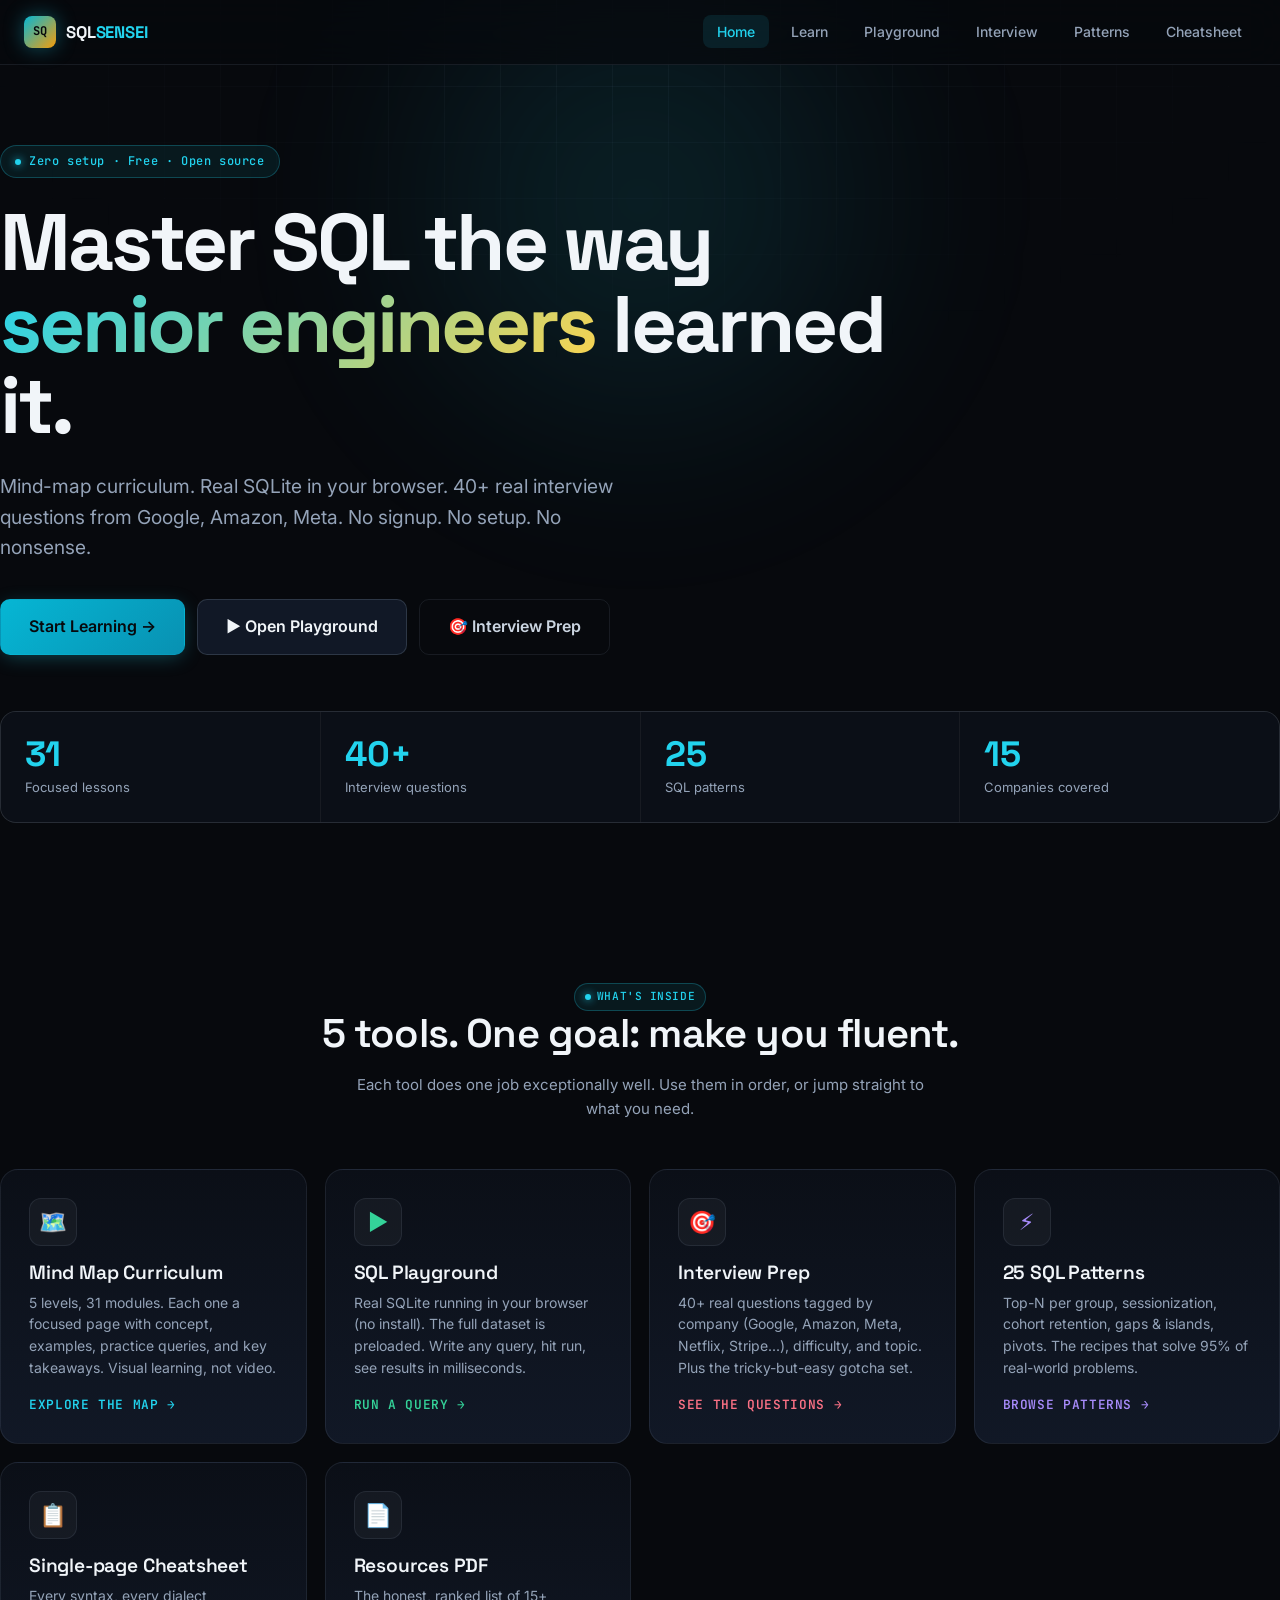
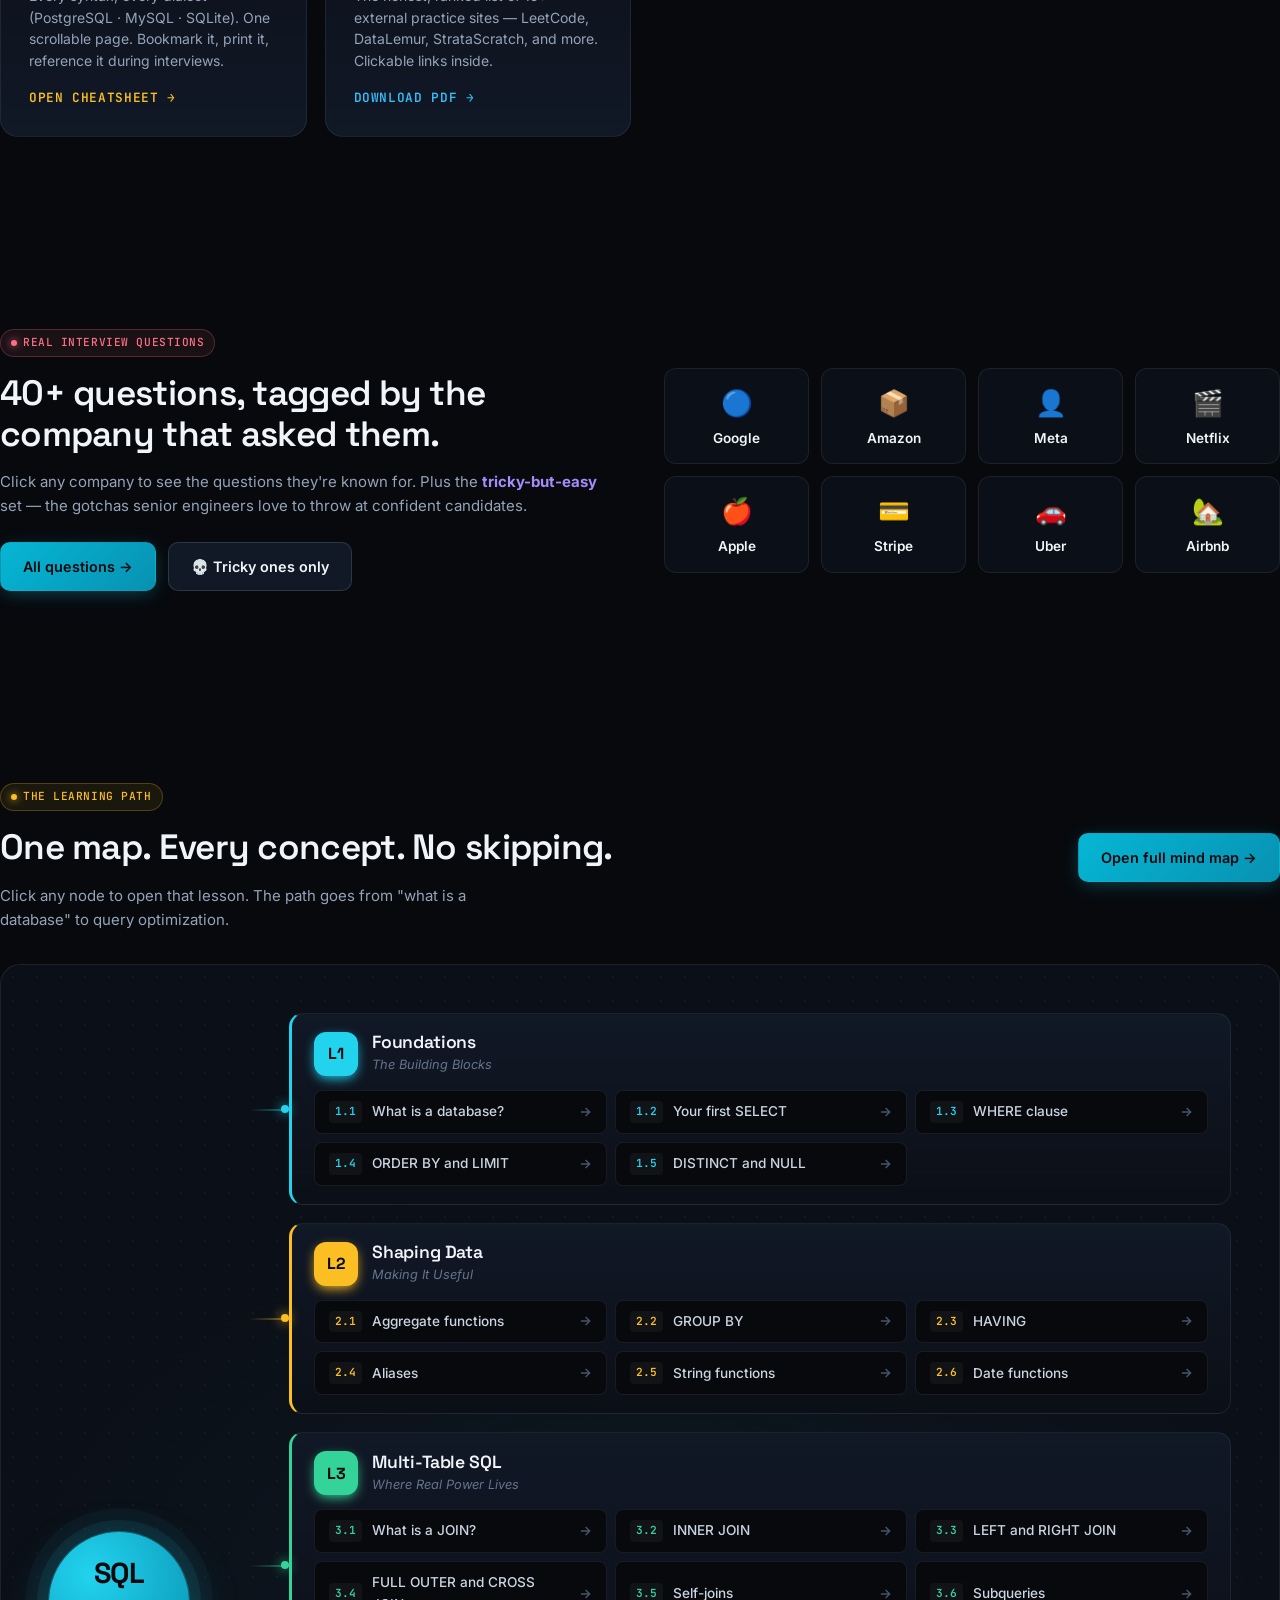
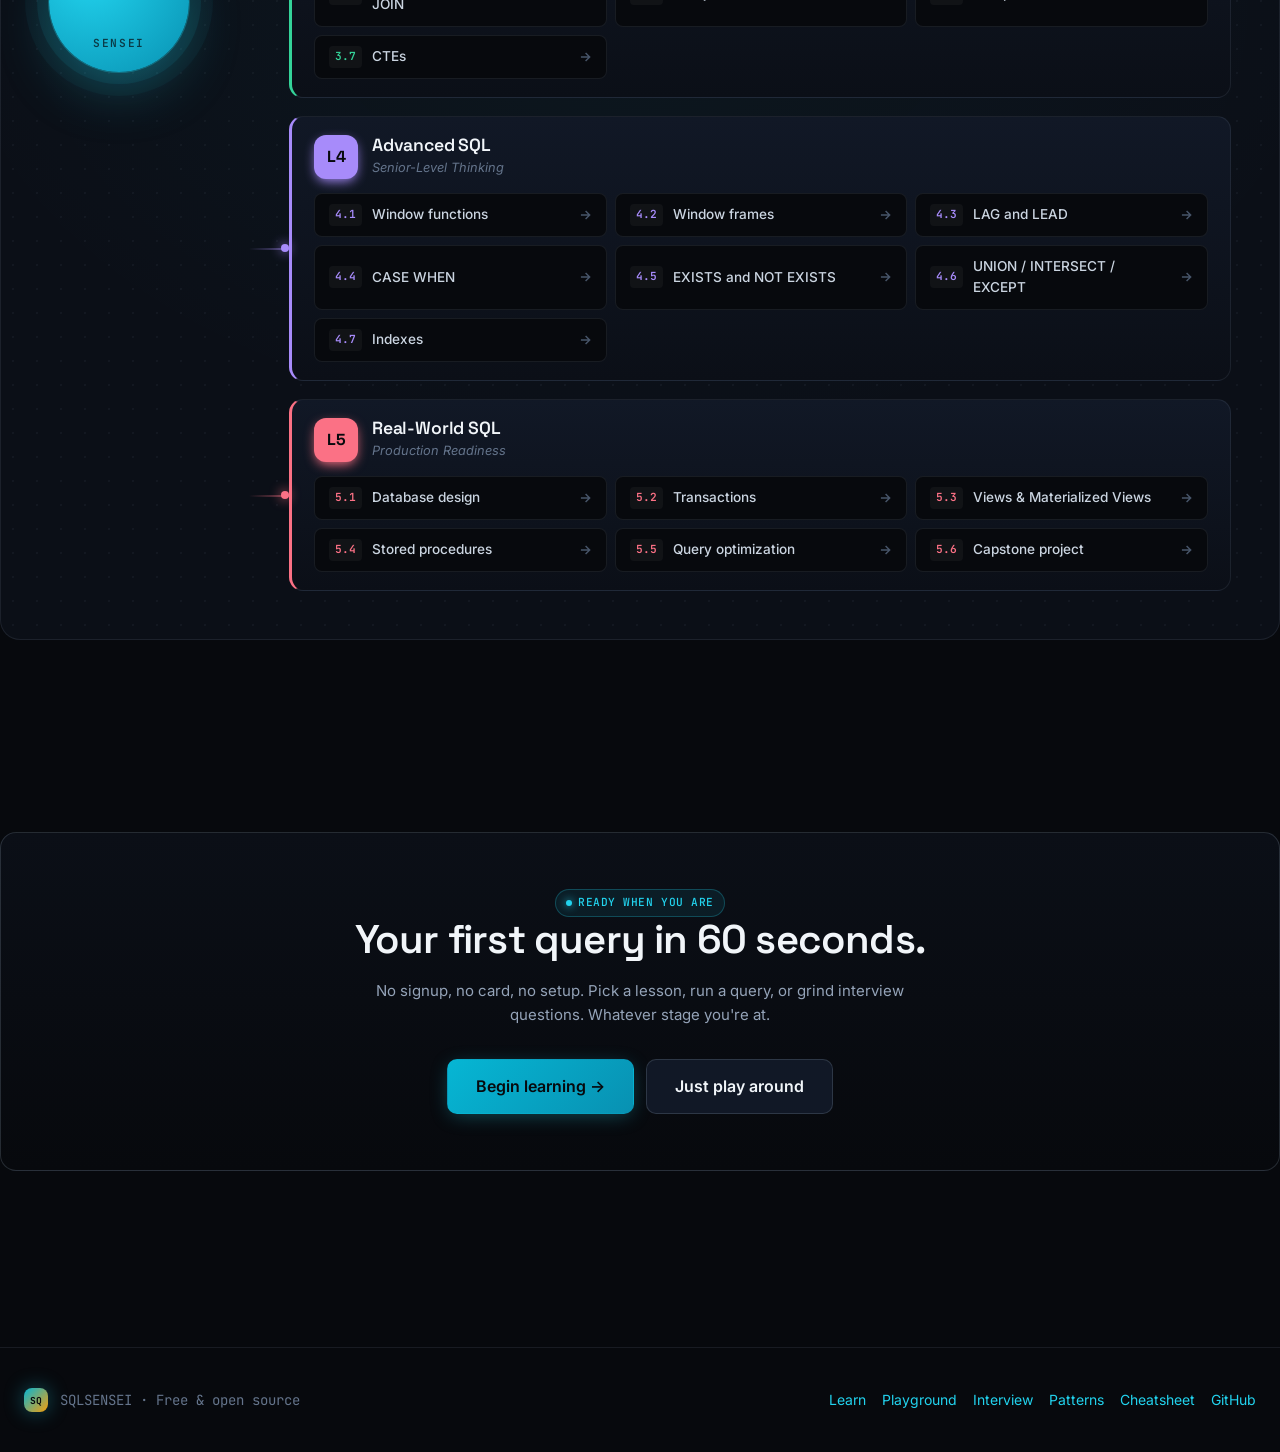
==== commit be225e15: "Strip chat system, rebuild mind map (horizontal tree), add lesson pages, redesign landing" ====
--- a/index.html
+++ b/index.html
@@ -3,18 +3,122 @@
 <head>
   <meta charset="UTF-8" />
   <meta name="viewport" content="width=device-width, initial-scale=1.0" />
-  <title>SQLSENSEI — Master SQL from zero to senior</title>
-  <meta name="description" content="Learn SQL the Socratic way. Five levels, 30+ modules, real datasets, in-browser playground. Built by SQLSENSEI." />
+  <title>SQLSENSEI — Master SQL, the way senior engineers learned it</title>
+  <meta name="description" content="Learn SQL through a mind-map curriculum, run real queries in your browser, and grind interview questions from Google, Amazon, Meta, and Netflix. No signup, no setup." />
   <link rel="preconnect" href="https://fonts.googleapis.com" />
   <link rel="preconnect" href="https://fonts.gstatic.com" crossorigin />
   <link href="https://fonts.googleapis.com/css2?family=Inter:wght@400;500;600;700&family=Space+Grotesk:wght@500;600;700&family=JetBrains+Mono:wght@400;500;600;700&display=swap" rel="stylesheet" />
   <link rel="stylesheet" href="assets/css/styles.css" />
   <link rel="stylesheet" href="assets/css/components.css" />
   <link rel="icon" href="data:image/svg+xml,%3Csvg xmlns='http://www.w3.org/2000/svg' viewBox='0 0 100 100'%3E%3Crect width='100' height='100' rx='22' fill='%2306b6d4'/%3E%3Ctext x='50' y='66' text-anchor='middle' font-family='monospace' font-size='52' font-weight='700' fill='%23000'%3ES%3C/text%3E%3C/svg%3E" />
+  <style>
+    /* Tile grid for what's inside */
+    .tiles { display: grid; grid-template-columns: repeat(auto-fit, minmax(260px, 1fr)); gap: 18px; }
+
+    .tile {
+      position: relative;
+      background: linear-gradient(180deg, var(--bg-1) 0%, var(--bg-2) 100%);
+      border: 1px solid var(--line);
+      border-radius: 18px;
+      padding: 28px;
+      text-decoration: none;
+      transition: all 0.3s var(--ease);
+      overflow: hidden;
+      display: flex;
+      flex-direction: column;
+      min-height: 220px;
+    }
+
+    .tile::after {
+      content: '';
+      position: absolute;
+      inset: 0;
+      background: radial-gradient(circle at top right, var(--tile-color, var(--cyan-400)) 0%, transparent 60%);
+      opacity: 0;
+      transition: opacity 0.3s var(--ease);
+      pointer-events: none;
+    }
+
+    .tile:hover {
+      transform: translateY(-4px);
+      border-color: var(--tile-color, var(--cyan-400));
+    }
+
+    .tile:hover::after { opacity: 0.08; }
+
+    .tile-icon {
+      width: 48px;
+      height: 48px;
+      border-radius: 12px;
+      background: rgba(255, 255, 255, 0.04);
+      border: 1px solid var(--line);
+      display: grid;
+      place-items: center;
+      font-size: 1.4rem;
+      margin-bottom: 16px;
+      color: var(--tile-color, var(--cyan-400));
+    }
+
+    .tile h3 {
+      font-size: 1.2rem;
+      font-weight: 600;
+      color: var(--ink-100);
+      margin-bottom: 8px;
+      letter-spacing: -0.01em;
+    }
+
+    .tile p {
+      color: var(--ink-300);
+      font-size: 0.875rem;
+      line-height: 1.55;
+      flex: 1;
+    }
+
+    .tile-cta {
+      margin-top: 16px;
+      color: var(--tile-color, var(--cyan-400));
+      font-family: var(--font-mono);
+      font-size: 0.8rem;
+      font-weight: 600;
+      letter-spacing: 0.05em;
+      text-transform: uppercase;
+      display: flex;
+      align-items: center;
+      gap: 6px;
+      transition: transform 0.2s var(--ease);
+    }
+
+    .tile:hover .tile-cta { transform: translateX(4px); }
+
+    /* Companies showcase */
+    .companies-row {
+      display: grid;
+      grid-template-columns: repeat(auto-fit, minmax(120px, 1fr));
+      gap: 12px;
+      margin-top: 20px;
+    }
+
+    .company-pill {
+      padding: 14px;
+      background: var(--bg-1);
+      border: 1px solid var(--line);
+      border-radius: 12px;
+      text-align: center;
+      text-decoration: none;
+      transition: all 0.2s var(--ease);
+    }
+
+    .company-pill:hover {
+      border-color: var(--cyan-400);
+      transform: translateY(-2px);
+    }
+
+    .company-pill-emoji { font-size: 1.6rem; margin-bottom: 4px; }
+    .company-pill-name { font-weight: 600; color: var(--ink-100); font-size: 0.85rem; }
+  </style>
 </head>
 <body>
 
-  <!-- ============================================ NAV ============================================ -->
   <nav class="nav">
     <div class="nav-inner">
       <a href="index.html" class="brand">
@@ -23,13 +127,11 @@
       </a>
       <ul class="nav-links">
         <li><a href="index.html" class="active">Home</a></li>
-        <li><a href="mindmap.html">Mind Map</a></li>
-        <li><a href="curriculum.html">Curriculum</a></li>
+        <li><a href="mindmap.html">Learn</a></li>
         <li><a href="playground.html">Playground</a></li>
         <li><a href="interview.html">Interview</a></li>
         <li><a href="patterns.html">Patterns</a></li>
         <li><a href="cheatsheet.html">Cheatsheet</a></li>
-        <li><a href="chat.html" class="btn btn-primary btn-sm" style="margin-left: 8px;">Start Learning →</a></li>
       </ul>
     </div>
   </nav>
@@ -40,7 +142,7 @@
     <section class="hero container">
       <div class="hero-eyebrow fade-in">
         <span class="badge-dot" style="color: var(--cyan-400);"></span>
-        Socratic SQL tutor · 5 levels · 30+ modules
+        Zero setup · Free · Open source
       </div>
 
       <h1 class="hero-title fade-in-delay-1">
@@ -49,227 +151,177 @@
       </h1>
 
       <p class="hero-subtitle fade-in-delay-2">
-        SQLSENSEI is your patient, precise tutor with 15+ years of database engineering experience.
-        Learn through real datasets, real queries, and real practice — never abstract theory.
-        No skipping. Every concept earned.
+        Mind-map curriculum. Real SQLite in your browser. 40+ real interview questions from Google, Amazon, Meta.
+        No signup. No setup. No nonsense.
       </p>
 
       <div class="hero-actions fade-in-delay-3">
-        <a href="chat.html" class="btn btn-primary btn-lg">
-          Start with Module 1.1
-          <span>→</span>
-        </a>
-        <a href="mindmap.html" class="btn btn-secondary btn-lg">
-          View the Mind Map
+        <a href="mindmap.html" class="btn btn-primary btn-lg">
+          Start Learning →
+        </a>
+        <a href="playground.html" class="btn btn-secondary btn-lg">
+          ▶ Open Playground
         </a>
         <a href="interview.html" class="btn btn-ghost btn-lg">
-          🎤 Interview Prep
+          🎯 Interview Prep
         </a>
       </div>
 
       <div class="hero-stats fade-in-delay-3">
         <div class="hero-stat">
-          <div class="hero-stat-value">5</div>
-          <div class="hero-stat-label">Levels, zero to senior</div>
+          <div class="hero-stat-value">31</div>
+          <div class="hero-stat-label">Focused lessons</div>
         </div>
         <div class="hero-stat">
-          <div class="hero-stat-value">31</div>
-          <div class="hero-stat-label">Focused modules</div>
+          <div class="hero-stat-value">40+</div>
+          <div class="hero-stat-label">Interview questions</div>
         </div>
         <div class="hero-stat">
-          <div class="hero-stat-value">100+</div>
-          <div class="hero-stat-label">Practice exercises</div>
+          <div class="hero-stat-value">25</div>
+          <div class="hero-stat-label">SQL patterns</div>
         </div>
         <div class="hero-stat">
-          <div class="hero-stat-value">0</div>
-          <div class="hero-stat-label">Setup required</div>
-        </div>
-      </div>
-    </section>
-
-    <!-- ============================================ MIND MAP PREVIEW ============================================ -->
+          <div class="hero-stat-value">15</div>
+          <div class="hero-stat-label">Companies covered</div>
+        </div>
+      </div>
+    </section>
+
+    <!-- ============================================ WHAT'S INSIDE ============================================ -->
+    <section class="container section">
+      <div class="text-center mb-12">
+        <div class="badge badge-cyan mb-4" style="margin: 0 auto;">
+          <span class="badge-dot"></span>
+          What's inside
+        </div>
+        <h2 style="font-size: clamp(1.8rem, 4vw, 2.5rem);">5 tools. One goal: make you fluent.</h2>
+        <p class="text-ink-300 mt-4" style="max-width: 600px; margin: 16px auto 0;">
+          Each tool does one job exceptionally well. Use them in order, or jump straight to what you need.
+        </p>
+      </div>
+
+      <div class="tiles">
+        <a href="mindmap.html" class="tile" style="--tile-color: #22d3ee;">
+          <div class="tile-icon">🗺️</div>
+          <h3>Mind Map Curriculum</h3>
+          <p>5 levels, 31 modules. Each one a focused page with concept, examples, practice queries, and key takeaways. Visual learning, not video.</p>
+          <div class="tile-cta">Explore the map →</div>
+        </a>
+
+        <a href="playground.html" class="tile" style="--tile-color: #34d399;">
+          <div class="tile-icon">▶</div>
+          <h3>SQL Playground</h3>
+          <p>Real SQLite running in your browser (no install). The full dataset is preloaded. Write any query, hit run, see results in milliseconds.</p>
+          <div class="tile-cta">Run a query →</div>
+        </a>
+
+        <a href="interview.html" class="tile" style="--tile-color: #fb7185;">
+          <div class="tile-icon">🎯</div>
+          <h3>Interview Prep</h3>
+          <p>40+ real questions tagged by company (Google, Amazon, Meta, Netflix, Stripe...), difficulty, and topic. Plus the tricky-but-easy gotcha set.</p>
+          <div class="tile-cta">See the questions →</div>
+        </a>
+
+        <a href="patterns.html" class="tile" style="--tile-color: #a78bfa;">
+          <div class="tile-icon">⚡</div>
+          <h3>25 SQL Patterns</h3>
+          <p>Top-N per group, sessionization, cohort retention, gaps &amp; islands, pivots. The recipes that solve 95% of real-world problems.</p>
+          <div class="tile-cta">Browse patterns →</div>
+        </a>
+
+        <a href="cheatsheet.html" class="tile" style="--tile-color: #fbbf24;">
+          <div class="tile-icon">📋</div>
+          <h3>Single-page Cheatsheet</h3>
+          <p>Every syntax, every dialect (PostgreSQL · MySQL · SQLite). One scrollable page. Bookmark it, print it, reference it during interviews.</p>
+          <div class="tile-cta">Open cheatsheet →</div>
+        </a>
+
+        <a href="SQL-Practice-Resources.pdf" class="tile" style="--tile-color: #38bdf8;">
+          <div class="tile-icon">📄</div>
+          <h3>Resources PDF</h3>
+          <p>The honest, ranked list of 15+ external practice sites — LeetCode, DataLemur, StrataScratch, and more. Clickable links inside.</p>
+          <div class="tile-cta">Download PDF →</div>
+        </a>
+      </div>
+    </section>
+
+    <!-- ============================================ INTERVIEW COMPANIES ============================================ -->
+    <section class="container section">
+      <div class="grid" style="grid-template-columns: 1fr 1fr; gap: 48px; align-items: center;">
+        <div>
+          <div class="badge badge-rose mb-4">
+            <span class="badge-dot"></span>
+            Real interview questions
+          </div>
+          <h2 style="font-size: clamp(1.6rem, 3vw, 2.2rem); letter-spacing: -0.02em;">
+            40+ questions, tagged by the company that asked them.
+          </h2>
+          <p class="text-ink-300 mt-4 mb-6">
+            Click any company to see the questions they're known for. Plus the
+            <strong style="color: var(--violet-400);">tricky-but-easy</strong> set —
+            the gotchas senior engineers love to throw at confident candidates.
+          </p>
+          <div class="flex gap-3" style="flex-wrap: wrap;">
+            <a href="interview.html" class="btn btn-primary">All questions →</a>
+            <a href="interview.html?tricky=1" class="btn btn-secondary">💀 Tricky ones only</a>
+          </div>
+        </div>
+        <div class="companies-row">
+          <a href="interview.html?company=google" class="company-pill">
+            <div class="company-pill-emoji">🔵</div>
+            <div class="company-pill-name">Google</div>
+          </a>
+          <a href="interview.html?company=amazon" class="company-pill">
+            <div class="company-pill-emoji">📦</div>
+            <div class="company-pill-name">Amazon</div>
+          </a>
+          <a href="interview.html?company=meta" class="company-pill">
+            <div class="company-pill-emoji">👤</div>
+            <div class="company-pill-name">Meta</div>
+          </a>
+          <a href="interview.html?company=netflix" class="company-pill">
+            <div class="company-pill-emoji">🎬</div>
+            <div class="company-pill-name">Netflix</div>
+          </a>
+          <a href="interview.html?company=apple" class="company-pill">
+            <div class="company-pill-emoji">🍎</div>
+            <div class="company-pill-name">Apple</div>
+          </a>
+          <a href="interview.html?company=stripe" class="company-pill">
+            <div class="company-pill-emoji">💳</div>
+            <div class="company-pill-name">Stripe</div>
+          </a>
+          <a href="interview.html?company=uber" class="company-pill">
+            <div class="company-pill-emoji">🚗</div>
+            <div class="company-pill-name">Uber</div>
+          </a>
+          <a href="interview.html?company=airbnb" class="company-pill">
+            <div class="company-pill-emoji">🏡</div>
+            <div class="company-pill-name">Airbnb</div>
+          </a>
+        </div>
+      </div>
+    </section>
+
+    <!-- ============================================ MIND MAP TEASER ============================================ -->
     <section class="container section">
       <div class="flex items-center justify-between mb-8" style="flex-wrap: wrap; gap: 16px;">
         <div>
-          <div class="badge badge-cyan mb-4">
+          <div class="badge badge-amber mb-4">
             <span class="badge-dot"></span>
-            Visual learning path
+            The learning path
           </div>
-          <h2>One mind map. The entire SQL universe.</h2>
-          <p class="text-ink-300 mt-4" style="max-width: 600px;">
-            See how every concept connects before you write a single query. Click any node to jump straight to its lesson.
+          <h2 style="font-size: clamp(1.6rem, 3vw, 2.2rem); letter-spacing: -0.02em;">
+            One map. Every concept. No skipping.
+          </h2>
+          <p class="text-ink-300 mt-4" style="max-width: 540px;">
+            Click any node to open that lesson. The path goes from "what is a database" to query optimization.
           </p>
         </div>
-        <a href="mindmap.html" class="btn btn-ghost">
-          Open full mind map →
-        </a>
-      </div>
-
-      <div class="mindmap-wrap" id="mindmap-preview">
-        <!-- Filled by mindmap.js -->
-      </div>
-    </section>
-
-    <!-- ============================================ CURRICULUM ============================================ -->
-    <section class="container section">
-      <div class="text-center mb-12">
-        <div class="badge badge-amber mb-4" style="margin: 0 auto;">
-          <span class="badge-dot"></span>
-          The curriculum
-        </div>
-        <h2>Five levels. Strict progression. Real mastery.</h2>
-        <p class="text-ink-300 mt-4" style="max-width: 600px; margin: 16px auto 0;">
-          Each level ends in a 3-question checkpoint quiz. Score 3/3 or you don't unlock the next one.
-          The way actual learning works.
-        </p>
-      </div>
-
-      <div class="levels-grid" id="levelsGrid">
-        <!-- Filled by app.js -->
-      </div>
-    </section>
-
-    <!-- ============================================ HOW IT WORKS ============================================ -->
-    <section class="container section">
-      <div class="text-center mb-12">
-        <div class="badge badge-violet mb-4" style="margin: 0 auto;">
-          <span class="badge-dot"></span>
-          The method
-        </div>
-        <h2>EXPLAIN → DEMONSTRATE → PRACTICE → REVIEW</h2>
-        <p class="text-ink-300 mt-4" style="max-width: 600px; margin: 16px auto 0;">
-          Every module runs this exact loop. No shortcuts. Each concept is grounded in a real dataset you'll grow familiar with.
-        </p>
-      </div>
-
-      <div class="grid grid-cols-4 gap-4">
-        <div class="card card-accent">
-          <div class="badge badge-cyan mb-4" style="font-size: 0.65rem;">STEP 01</div>
-          <h3>Explain</h3>
-          <p class="text-ink-300 text-sm mt-2">Plain English first. The idea behind the syntax. Two or three sentences max.</p>
-        </div>
-        <div class="card card-accent">
-          <div class="badge badge-cyan mb-4" style="font-size: 0.65rem;">STEP 02</div>
-          <h3>Demonstrate</h3>
-          <p class="text-ink-300 text-sm mt-2">A working query on a real table. See the input, see the output. No abstractions.</p>
-        </div>
-        <div class="card card-accent">
-          <div class="badge badge-cyan mb-4" style="font-size: 0.65rem;">STEP 03</div>
-          <h3>Practice</h3>
-          <p class="text-ink-300 text-sm mt-2">One focused exercise. You write the query. SQLSENSEI checks it against the expected result.</p>
-        </div>
-        <div class="card card-accent">
-          <div class="badge badge-cyan mb-4" style="font-size: 0.65rem;">STEP 04</div>
-          <h3>Review</h3>
-          <p class="text-ink-300 text-sm mt-2">Three key takeaways. Then a checkpoint quiz at the end of every level.</p>
-        </div>
-      </div>
-    </section>
-
-    <!-- ============================================ DATASET ============================================ -->
-    <section class="container section">
-      <div class="grid" style="grid-template-columns: 1fr 1.4fr; gap: 48px; align-items: center;">
-        <div>
-          <div class="badge badge-emerald mb-4">
-            <span class="badge-dot"></span>
-            Real data, all the way
-          </div>
-          <h2>Learn on one e-commerce dataset. Forever.</h2>
-          <p class="text-ink-300 mt-4 mb-6">
-            Five tables. Realistic sample rows. You'll know them by heart by Level 3, and that familiarity is what unlocks fast SQL intuition.
-          </p>
-          <div class="flex flex-col gap-3">
-            <div class="flex items-center gap-3">
-              <span class="badge badge-cyan">customers</span>
-              <span class="text-ink-300 text-sm">Who buys things — name, city, age, signup date</span>
-            </div>
-            <div class="flex items-center gap-3">
-              <span class="badge badge-cyan">products</span>
-              <span class="text-ink-300 text-sm">What's for sale — category, price, stock</span>
-            </div>
-            <div class="flex items-center gap-3">
-              <span class="badge badge-cyan">orders</span>
-              <span class="text-ink-300 text-sm">What was ordered — when, by whom, total</span>
-            </div>
-            <div class="flex items-center gap-3">
-              <span class="badge badge-cyan">order_items</span>
-              <span class="text-ink-300 text-sm">Line items inside each order</span>
-            </div>
-            <div class="flex items-center gap-3">
-              <span class="badge badge-cyan">employees</span>
-              <span class="text-ink-300 text-sm">Staff, departments, managers (self-joins!)</span>
-            </div>
-          </div>
-        </div>
-
-        <div class="data-table-wrap">
-          <table class="data-table">
-            <thead>
-              <tr>
-                <th>customer_id</th>
-                <th>name</th>
-                <th>email</th>
-                <th>city</th>
-                <th>signup_date</th>
-                <th>age</th>
-              </tr>
-            </thead>
-            <tbody>
-              <tr><td>1</td><td>Aarav Mehta</td><td>aarav@mail.com</td><td>Mumbai</td><td>2024-01-12</td><td>28</td></tr>
-              <tr><td>2</td><td>Sofia Reyes</td><td>sofia@mail.com</td><td>Madrid</td><td>2024-02-04</td><td>34</td></tr>
-              <tr><td>3</td><td>Kenji Tanaka</td><td>kenji@mail.com</td><td>Tokyo</td><td>2024-02-19</td><td>41</td></tr>
-              <tr><td>4</td><td>Priya Singh</td><td>priya@mail.com</td><td>Delhi</td><td>2024-03-08</td><td>26</td></tr>
-              <tr><td>5</td><td>Liam Doyle</td><td>liam@mail.com</td><td>Dublin</td><td>2024-04-22</td><td>52</td></tr>
-              <tr><td>6</td><td>Chen Wei</td><td>chen@mail.com</td><td>Shanghai</td><td>2024-05-15</td><td>31</td></tr>
-              <tr><td>7</td><td>Amara Okafor</td><td>amara@mail.com</td><td>Lagos</td><td>2024-06-30</td><td>29</td></tr>
-              <tr><td>8</td><td>Noa Cohen</td><td>noa@mail.com</td><td>Tel Aviv</td><td>2024-08-11</td><td>45</td></tr>
-            </tbody>
-          </table>
-        </div>
-      </div>
-    </section>
-
-    <!-- ============================================ INTERVIEW PREP ============================================ -->
-    <section class="container section">
-      <div class="grid" style="grid-template-columns: 1fr 1fr; gap: 32px; align-items: center;">
-        <div>
-          <div class="badge badge-rose mb-4">
-            <span class="badge-dot"></span>
-            Job hunting? Start here
-          </div>
-          <h2>40+ real SQL interview questions from Google, Amazon, Meta &amp; more.</h2>
-          <p class="text-ink-300 mt-4 mb-6">
-            Tagged by company, difficulty, topic, and frequency. Includes the famous
-            <strong style="color: var(--violet-400);">"tricky-but-easy"</strong> set — gotchas where 70% of candidates get it wrong even though the question looks trivial.
-          </p>
-          <div class="flex gap-3" style="flex-wrap: wrap;">
-            <a href="interview.html" class="btn btn-primary">Open Interview Prep →</a>
-            <a href="interview.html?tricky=1" class="btn btn-secondary">💀 Tricky questions only</a>
-          </div>
-        </div>
-        <div class="grid grid-cols-2 gap-3">
-          <a href="interview.html?company=google" class="card" style="text-decoration: none; padding: 16px; text-align: center;">
-            <div style="font-size: 1.8rem;">🔵</div>
-            <div style="font-weight: 600; margin-top: 4px;">Google</div>
-            <div class="text-ink-400 text-xs">Window functions, optimization</div>
-          </a>
-          <a href="interview.html?company=amazon" class="card" style="text-decoration: none; padding: 16px; text-align: center;">
-            <div style="font-size: 1.8rem;">📦</div>
-            <div style="font-weight: 600; margin-top: 4px;">Amazon</div>
-            <div class="text-ink-400 text-xs">Business metrics, top-N</div>
-          </a>
-          <a href="interview.html?company=meta" class="card" style="text-decoration: none; padding: 16px; text-align: center;">
-            <div style="font-size: 1.8rem;">👤</div>
-            <div style="font-weight: 600; margin-top: 4px;">Meta</div>
-            <div class="text-ink-400 text-xs">Funnels, social graph</div>
-          </a>
-          <a href="interview.html?company=netflix" class="card" style="text-decoration: none; padding: 16px; text-align: center;">
-            <div style="font-size: 1.8rem;">🎬</div>
-            <div style="font-weight: 600; margin-top: 4px;">Netflix</div>
-            <div class="text-ink-400 text-xs">Sessions, cohorts</div>
-          </a>
-        </div>
-      </div>
+        <a href="mindmap.html" class="btn btn-primary">Open full mind map →</a>
+      </div>
+
+      <div class="mindmap-wrap" id="mindmap-preview"></div>
     </section>
 
     <!-- ============================================ FINAL CTA ============================================ -->
@@ -279,31 +331,32 @@
           <span class="badge-dot"></span>
           Ready when you are
         </div>
-        <h2 class="mb-4">Your first query in 60 seconds.</h2>
+        <h2 class="mb-4" style="font-size: clamp(1.8rem, 4vw, 2.5rem); letter-spacing: -0.02em;">Your first query in 60 seconds.</h2>
         <p class="text-ink-300 mb-8" style="max-width: 540px; margin: 0 auto 32px;">
-          No signup. No card. No setup. Open the chat, tell SQLSENSEI where you're starting, and write your first SELECT today.
+          No signup, no card, no setup. Pick a lesson, run a query, or grind interview questions. Whatever stage you're at.
         </p>
         <div class="flex gap-3 justify-center" style="flex-wrap: wrap;">
-          <a href="chat.html" class="btn btn-primary btn-lg">Begin Module 1.1 →</a>
-          <a href="playground.html" class="btn btn-secondary btn-lg">Open the Playground</a>
+          <a href="mindmap.html" class="btn btn-primary btn-lg">Begin learning →</a>
+          <a href="playground.html" class="btn btn-secondary btn-lg">Just play around</a>
         </div>
       </div>
     </section>
 
   </main>
 
-  <!-- ============================================ FOOTER ============================================ -->
   <footer class="footer">
     <div class="container footer-inner">
       <div class="flex items-center gap-3">
         <span class="brand-mark" style="width: 24px; height: 24px; font-size: 0.6rem;">SQ</span>
-        <span class="mono text-sm">SQLSENSEI · v1.0 · Patient. Precise. Practical.</span>
+        <span class="mono text-sm">SQLSENSEI · Free &amp; open source</span>
       </div>
       <div class="flex gap-4 text-sm">
-        <a href="mindmap.html">Mind Map</a>
-        <a href="curriculum.html">Curriculum</a>
+        <a href="mindmap.html">Learn</a>
         <a href="playground.html">Playground</a>
+        <a href="interview.html">Interview</a>
+        <a href="patterns.html">Patterns</a>
         <a href="cheatsheet.html">Cheatsheet</a>
+        <a href="https://github.com/Mani5266/sql">GitHub</a>
       </div>
     </div>
   </footer>
@@ -311,12 +364,11 @@
   <div class="toast-stack" id="toastStack"></div>
 
   <script src="assets/js/data/curriculum.js"></script>
+  <script src="assets/js/app.js"></script>
   <script src="assets/js/mindmap.js"></script>
-  <script src="assets/js/app.js"></script>
   <script>
     document.addEventListener('DOMContentLoaded', () => {
-      if (window.renderMindMap) window.renderMindMap('mindmap-preview', { compact: false });
-      if (window.renderLevels) window.renderLevels('levelsGrid');
+      renderMindMap('mindmap-preview');
     });
   </script>
 </body>
--- a/assets/css/components.css
+++ b/assets/css/components.css
@@ -1,6 +1,7 @@
 /* ============================================
-   SQLSENSEI — Component Styles
-   Mind map, chat, playground, progress
+   SQLSENSEI — Components V2
+   Mind map (horizontal tree), lesson pages,
+   playground, interview
    ============================================ */
 
 /* ============================================
@@ -28,10 +29,10 @@
 }
 
 .hero-title {
-  font-size: clamp(2.5rem, 6vw, 4.5rem);
+  font-size: clamp(2.75rem, 7vw, 5rem);
   font-weight: 700;
-  letter-spacing: -0.03em;
-  line-height: 1.05;
+  letter-spacing: -0.035em;
+  line-height: 1.02;
   margin-bottom: 24px;
   max-width: 900px;
 }
@@ -64,38 +65,38 @@
 .hero-stat {
   background: var(--bg-1);
   padding: 24px;
-}
+  transition: background 0.3s var(--ease);
+}
+
+.hero-stat:hover { background: var(--bg-2); }
 
 .hero-stat-value {
   font-family: var(--font-display);
-  font-size: 2rem;
+  font-size: 2.2rem;
   font-weight: 700;
   color: var(--cyan-400);
   line-height: 1;
   margin-bottom: 6px;
 }
 
-.hero-stat-label {
-  font-size: 0.8125rem;
-  color: var(--ink-300);
-}
+.hero-stat-label { font-size: 0.8125rem; color: var(--ink-300); }
 
 @media (max-width: 700px) {
   .hero-stats { grid-template-columns: repeat(2, 1fr); }
 }
 
 /* ============================================
-   MIND MAP
+   MIND MAP V2 — Horizontal Tree
    ============================================ */
 .mindmap-wrap {
+  background:
+    radial-gradient(ellipse 80% 50% at 50% 50%, rgba(34, 211, 238, 0.04) 0%, transparent 70%),
+    var(--bg-1);
+  border: 1px solid var(--line);
+  border-radius: 20px;
+  padding: 48px;
   position: relative;
-  background:
-    radial-gradient(circle at 50% 50%, var(--bg-1) 0%, var(--bg-0) 80%);
-  border: 1px solid var(--line);
-  border-radius: 20px;
-  padding: 40px 24px;
   overflow: hidden;
-  min-height: 720px;
 }
 
 .mindmap-wrap::before {
@@ -103,760 +104,609 @@
   position: absolute;
   inset: 0;
   background-image:
-    radial-gradient(circle, var(--line) 1px, transparent 1px);
+    radial-gradient(circle, rgba(148, 163, 184, 0.06) 1px, transparent 1px);
   background-size: 24px 24px;
-  opacity: 0.4;
   pointer-events: none;
 }
 
-.mindmap-svg {
-  width: 100%;
-  height: auto;
-  display: block;
+.mm-tree {
+  display: grid;
+  grid-template-columns: auto 1fr;
+  gap: 60px;
+  align-items: center;
   position: relative;
   z-index: 1;
 }
 
-.mindmap-link {
-  stroke: var(--line-strong);
-  stroke-width: 1.5;
-  fill: none;
-  transition: stroke 0.3s var(--ease);
-}
-
-.mindmap-link.active {
-  stroke: var(--cyan-400);
-  stroke-width: 2;
-  filter: drop-shadow(0 0 4px var(--cyan-glow));
-}
-
-.mindmap-node {
-  cursor: pointer;
-  transition: transform 0.3s var(--ease);
-}
-
-.mindmap-node:hover { transform: scale(1.04); }
-
-.mindmap-node-rect {
-  fill: var(--bg-2);
-  stroke: var(--line-strong);
-  stroke-width: 1;
-  transition: all 0.3s var(--ease);
-}
-
-.mindmap-node:hover .mindmap-node-rect {
-  stroke: var(--cyan-400);
-  fill: var(--bg-3);
-}
-
-.mindmap-node.completed .mindmap-node-rect {
-  stroke: var(--emerald-400);
-  fill: rgba(52, 211, 153, 0.08);
-}
-
-.mindmap-node.current .mindmap-node-rect {
-  stroke: var(--amber-400);
-  fill: rgba(251, 191, 36, 0.08);
-  filter: drop-shadow(0 0 8px var(--amber-glow));
-}
-
-.mindmap-node-label {
-  fill: var(--ink-100);
-  font-family: var(--font-sans);
-  font-size: 12px;
-  font-weight: 500;
-  pointer-events: none;
-  text-anchor: middle;
-}
-
-.mindmap-node-sub {
-  fill: var(--ink-400);
-  font-family: var(--font-mono);
-  font-size: 9px;
-  pointer-events: none;
-  text-anchor: middle;
-}
-
-.mindmap-center {
-  fill: url(#centerGrad);
-  filter: drop-shadow(0 0 20px var(--cyan-glow));
-}
-
-.mindmap-center-label {
-  fill: var(--bg-0);
+/* Center root node */
+.mm-root {
+  display: grid;
+  place-items: center;
+}
+
+.mm-root-inner {
+  width: 140px;
+  height: 140px;
+  border-radius: 50%;
+  background: radial-gradient(circle at 30% 30%, var(--cyan-400) 0%, var(--cyan-600) 100%);
+  display: grid;
+  place-items: center;
+  text-align: center;
+  box-shadow:
+    0 0 0 1px rgba(34, 211, 238, 0.3),
+    0 0 0 12px rgba(34, 211, 238, 0.08),
+    0 0 0 24px rgba(34, 211, 238, 0.04),
+    0 20px 60px -10px var(--cyan-glow);
+  position: relative;
+  animation: pulse 4s ease-in-out infinite;
+}
+
+@keyframes pulse {
+  0%, 100% { transform: scale(1); }
+  50% { transform: scale(1.03); }
+}
+
+.mm-root-label {
   font-family: var(--font-display);
-  font-size: 14px;
+  font-size: 1.8rem;
   font-weight: 700;
-  pointer-events: none;
-  text-anchor: middle;
-}
-
-.mindmap-level-label {
-  fill: var(--ink-100);
-  font-family: var(--font-display);
-  font-size: 14px;
-  font-weight: 600;
-  pointer-events: none;
-  text-anchor: middle;
-}
-
-/* Mind map legend */
-.mindmap-legend {
-  display: flex;
-  flex-wrap: wrap;
-  gap: 16px;
-  padding: 16px 24px;
-  border-top: 1px solid var(--line);
-  margin-top: 24px;
-  font-size: 0.8125rem;
-  color: var(--ink-300);
-}
-
-.mindmap-legend-item {
-  display: flex;
-  align-items: center;
-  gap: 8px;
-}
-
-.mindmap-legend-swatch {
-  width: 14px;
-  height: 14px;
-  border-radius: 4px;
-  border: 1px solid;
-}
-
-/* ============================================
-   CURRICULUM LEVELS GRID
-   ============================================ */
-.levels-grid {
-  display: grid;
-  grid-template-columns: repeat(auto-fit, minmax(280px, 1fr));
-  gap: 20px;
-}
-
-.level-card {
-  background: linear-gradient(180deg, var(--bg-1) 0%, var(--bg-2) 100%);
-  border: 1px solid var(--line);
-  border-radius: 16px;
-  padding: 28px;
+  color: var(--bg-0);
+  letter-spacing: -0.02em;
+}
+
+.mm-root-sub {
+  font-family: var(--font-mono);
+  font-size: 0.7rem;
+  font-weight: 600;
+  color: rgba(7, 9, 13, 0.7);
+  letter-spacing: 0.15em;
+  margin-top: 2px;
+}
+
+/* Branches */
+.mm-branches {
+  display: flex;
+  flex-direction: column;
+  gap: 18px;
+}
+
+.mm-level {
+  display: flex;
+  align-items: stretch;
   position: relative;
-  overflow: hidden;
-  transition: all 0.3s var(--ease);
-  cursor: pointer;
-  text-decoration: none;
-  color: inherit;
-  display: block;
-}
-
-.level-card:hover {
-  border-color: var(--cyan-400);
-  transform: translateY(-4px);
-  box-shadow: 0 12px 40px -12px var(--cyan-glow);
-  color: inherit;
-}
-
-.level-card::before {
+}
+
+/* Curved connector line from center to each level */
+.mm-connector {
+  flex-shrink: 0;
+  width: 40px;
+  position: relative;
+}
+
+.mm-connector::before {
   content: '';
   position: absolute;
-  top: 0;
   left: 0;
+  top: 50%;
+  width: 100%;
+  height: 2px;
+  background: linear-gradient(90deg, transparent, var(--lvl-color));
+  border-radius: 2px;
+  opacity: 0.5;
+}
+
+.mm-connector::after {
+  content: '';
+  position: absolute;
   right: 0;
-  height: 3px;
-  background: var(--level-color, var(--cyan-400));
-  opacity: 0.8;
-}
-
-.level-number {
-  font-family: var(--font-mono);
-  font-size: 0.7rem;
-  font-weight: 600;
-  color: var(--level-color, var(--cyan-400));
-  letter-spacing: 0.1em;
-  margin-bottom: 12px;
-}
-
-.level-title {
-  font-size: 1.25rem;
-  font-weight: 600;
-  margin-bottom: 8px;
+  top: 50%;
+  transform: translateY(-50%);
+  width: 8px;
+  height: 8px;
+  border-radius: 50%;
+  background: var(--lvl-color);
+  box-shadow: 0 0 12px var(--lvl-color);
+}
+
+/* Level card */
+.mm-level-card {
+  flex: 1;
+  background: linear-gradient(180deg, var(--bg-2) 0%, var(--bg-1) 100%);
+  border: 1px solid var(--line);
+  border-left: 3px solid var(--lvl-color);
+  border-radius: 14px;
+  padding: 18px 22px;
+  transition: all 0.25s var(--ease);
+  cursor: pointer;
+}
+
+.mm-level-card:hover {
+  transform: translateX(4px);
+  border-color: var(--lvl-color);
+  box-shadow: 0 8px 24px -8px var(--lvl-color);
+}
+
+.mm-level-header {
+  display: flex;
+  align-items: center;
+  gap: 14px;
+  margin-bottom: 14px;
+}
+
+.mm-level-badge {
+  width: 44px;
+  height: 44px;
+  border-radius: 12px;
+  background: var(--lvl-color);
+  color: var(--bg-0);
+  display: grid;
+  place-items: center;
+  font-family: var(--font-display);
+  font-weight: 700;
+  font-size: 1rem;
+  flex-shrink: 0;
+  box-shadow: 0 4px 12px -2px var(--lvl-color);
+}
+
+.mm-level-title {
+  font-family: var(--font-display);
+  font-weight: 600;
+  font-size: 1.1rem;
   color: var(--ink-100);
-}
-
-.level-tagline {
-  font-size: 0.8125rem;
+  letter-spacing: -0.01em;
+  line-height: 1.2;
+}
+
+.mm-level-tagline {
+  font-size: 0.8rem;
   color: var(--ink-400);
-  margin-bottom: 20px;
   font-style: italic;
-}
-
-.level-modules {
-  list-style: none;
-  padding: 0;
-  margin: 0;
-  display: flex;
-  flex-direction: column;
-  gap: 6px;
-}
-
-.level-modules li {
-  display: flex;
-  align-items: center;
+  margin-top: 2px;
+}
+
+/* Modules grid */
+.mm-modules {
+  display: grid;
+  grid-template-columns: repeat(auto-fill, minmax(220px, 1fr));
   gap: 8px;
-  font-size: 0.875rem;
-  color: var(--ink-200);
-  padding: 6px 0;
-}
-
-.level-modules li::before {
-  content: '';
-  width: 6px;
-  height: 6px;
-  border-radius: 50%;
-  background: var(--ink-500);
-  flex-shrink: 0;
-}
-
-.level-modules li.completed::before {
-  background: var(--emerald-400);
-  box-shadow: 0 0 6px var(--emerald-400);
-}
-
-.level-progress {
-  margin-top: 20px;
-  height: 4px;
-  background: var(--bg-3);
-  border-radius: 4px;
-  overflow: hidden;
-}
-
-.level-progress-fill {
-  height: 100%;
-  background: linear-gradient(90deg, var(--level-color, var(--cyan-400)), var(--amber-400));
-  transition: width 0.6s var(--ease);
-}
-
-.level-meta {
-  display: flex;
-  align-items: center;
-  justify-content: space-between;
-  margin-top: 12px;
-  font-family: var(--font-mono);
-  font-size: 0.75rem;
-  color: var(--ink-400);
-}
-
-/* ============================================
-   CHAT INTERFACE
-   ============================================ */
-.chat-app {
-  display: grid;
-  grid-template-columns: 280px 1fr;
-  height: calc(100vh - 65px);
+}
+
+.mm-module {
+  display: flex;
+  align-items: center;
+  gap: 10px;
+  padding: 10px 14px;
   background: var(--bg-0);
-}
-
-.chat-sidebar {
-  background: var(--bg-1);
-  border-right: 1px solid var(--line);
-  padding: 24px;
-  overflow-y: auto;
-  display: flex;
-  flex-direction: column;
-}
-
-.chat-sidebar h3 {
-  font-size: 0.7rem;
-  text-transform: uppercase;
-  letter-spacing: 0.1em;
-  color: var(--ink-400);
-  font-family: var(--font-mono);
-  font-weight: 500;
-  margin-bottom: 12px;
-  margin-top: 24px;
-}
-
-.chat-sidebar h3:first-child { margin-top: 0; }
-
-.sidebar-module {
-  display: flex;
-  align-items: center;
-  gap: 10px;
-  padding: 10px 12px;
+  border: 1px solid var(--line);
   border-radius: 8px;
   cursor: pointer;
   transition: all 0.2s var(--ease);
-  font-size: 0.8125rem;
+}
+
+.mm-module:hover {
+  border-color: var(--lvl-color);
+  background: var(--bg-2);
+  padding-left: 16px;
+}
+
+.mm-module-id {
+  font-family: var(--font-mono);
+  font-size: 0.7rem;
+  font-weight: 600;
+  color: var(--lvl-color);
+  background: rgba(255, 255, 255, 0.04);
+  padding: 2px 6px;
+  border-radius: 4px;
+  flex-shrink: 0;
+}
+
+.mm-module-title {
+  font-size: 0.85rem;
+  color: var(--ink-200);
+  flex: 1;
+  font-weight: 500;
+}
+
+.mm-module-arrow {
+  color: var(--ink-500);
+  transition: all 0.2s var(--ease);
+  flex-shrink: 0;
+}
+
+.mm-module:hover .mm-module-arrow {
+  color: var(--lvl-color);
+  transform: translateX(3px);
+}
+
+/* Mobile: stack vertically */
+@media (max-width: 900px) {
+  .mm-tree { grid-template-columns: 1fr; gap: 30px; }
+  .mm-root { margin-bottom: 16px; }
+  .mm-root-inner { width: 110px; height: 110px; }
+  .mm-root-label { font-size: 1.4rem; }
+  .mm-connector { display: none; }
+  .mindmap-wrap { padding: 24px 16px; }
+}
+
+@media (max-width: 600px) {
+  .mm-modules { grid-template-columns: 1fr; }
+}
+
+/* ============================================
+   LESSON PAGE
+   ============================================ */
+.lesson-shell {
+  display: grid;
+  grid-template-columns: 280px 1fr;
+  gap: 32px;
+  max-width: 1280px;
+  margin: 0 auto;
+  padding: 32px 24px 80px;
+}
+
+.lesson-sidebar {
+  position: sticky;
+  top: 80px;
+  height: fit-content;
+  max-height: calc(100vh - 100px);
+  overflow-y: auto;
+  background: var(--bg-1);
+  border: 1px solid var(--line);
+  border-radius: 14px;
+  padding: 20px;
+}
+
+.lesson-sidebar h3 {
+  font-size: 0.7rem;
+  text-transform: uppercase;
+  letter-spacing: 0.1em;
+  color: var(--ink-400);
+  font-family: var(--font-mono);
+  font-weight: 500;
+  margin: 18px 0 10px;
+}
+
+.lesson-sidebar h3:first-child { margin-top: 0; }
+
+.lesson-sidebar-link {
+  display: flex;
+  align-items: center;
+  gap: 10px;
+  padding: 8px 10px;
+  border-radius: 8px;
   color: var(--ink-300);
-  border: 1px solid transparent;
-}
-
-.sidebar-module:hover {
+  text-decoration: none;
+  font-size: 0.85rem;
+  transition: all 0.2s var(--ease);
+  border-left: 2px solid transparent;
+  margin-bottom: 2px;
+}
+
+.lesson-sidebar-link:hover {
   background: var(--bg-2);
   color: var(--ink-100);
 }
 
-.sidebar-module.active {
+.lesson-sidebar-link.active {
   background: rgba(34, 211, 238, 0.08);
-  border-color: rgba(34, 211, 238, 0.25);
   color: var(--cyan-400);
-}
-
-.sidebar-module.completed { color: var(--emerald-400); }
-
-.sidebar-module-icon {
-  width: 18px;
-  height: 18px;
+  border-left-color: var(--cyan-400);
+  font-weight: 600;
+}
+
+.lesson-sidebar-link .lid {
+  font-family: var(--font-mono);
+  font-size: 0.7rem;
+  color: var(--ink-500);
   flex-shrink: 0;
-  border-radius: 4px;
-  background: var(--bg-3);
-  display: grid;
-  place-items: center;
-  font-family: var(--font-mono);
-  font-size: 0.65rem;
-  font-weight: 600;
-}
-
-.sidebar-module.completed .sidebar-module-icon {
-  background: var(--emerald-400);
-  color: var(--bg-0);
-}
-
-.sidebar-module.active .sidebar-module-icon {
-  background: var(--cyan-400);
-  color: var(--bg-0);
-}
-
-.chat-progress-card {
-  margin-top: auto;
-  padding: 16px;
-  background: var(--bg-2);
-  border: 1px solid var(--line);
-  border-radius: 12px;
-}
-
-.chat-progress-card .label {
+}
+
+.lesson-sidebar-link.active .lid { color: var(--cyan-400); }
+
+/* Main content */
+.lesson-main {
+  min-width: 0;
+}
+
+.lesson-breadcrumb {
+  display: flex;
+  align-items: center;
+  gap: 8px;
+  font-family: var(--font-mono);
   font-size: 0.75rem;
   color: var(--ink-400);
-  margin-bottom: 6px;
-  font-family: var(--font-mono);
+  margin-bottom: 18px;
   text-transform: uppercase;
   letter-spacing: 0.05em;
 }
 
-.chat-progress-card .stat {
-  font-family: var(--font-display);
+.lesson-breadcrumb a { color: var(--ink-400); }
+.lesson-breadcrumb a:hover { color: var(--cyan-400); }
+
+.lesson-title {
+  font-size: clamp(2rem, 4vw, 2.75rem);
+  margin-bottom: 16px;
+  letter-spacing: -0.02em;
+}
+
+.lesson-lead {
+  font-size: 1.05rem;
+  color: var(--ink-300);
+  line-height: 1.65;
+  margin-bottom: 32px;
+  max-width: 700px;
+}
+
+.lesson-section {
+  margin: 40px 0;
+}
+
+.lesson-section h2 {
   font-size: 1.5rem;
-  font-weight: 700;
-  color: var(--cyan-400);
-  margin-bottom: 8px;
-}
-
-.chat-main {
-  display: flex;
-  flex-direction: column;
-  height: 100%;
-  overflow: hidden;
-}
-
-.chat-header {
-  padding: 16px 32px;
-  border-bottom: 1px solid var(--line);
-  background: var(--bg-1);
-  display: flex;
-  align-items: center;
-  justify-content: space-between;
-  flex-shrink: 0;
-}
-
-.chat-header-info {
-  display: flex;
-  align-items: center;
-  gap: 14px;
-}
-
-.chat-avatar {
-  width: 40px;
-  height: 40px;
-  border-radius: 12px;
-  background: linear-gradient(135deg, var(--cyan-500), var(--amber-500));
-  display: grid;
-  place-items: center;
-  font-family: var(--font-mono);
-  font-weight: 700;
-  color: var(--bg-0);
-  font-size: 0.875rem;
-  box-shadow: 0 0 16px var(--cyan-glow);
-}
-
-.chat-header-title {
-  font-family: var(--font-display);
-  font-weight: 600;
-  font-size: 1rem;
-  color: var(--ink-100);
-  line-height: 1.2;
-}
-
-.chat-header-sub {
-  font-size: 0.75rem;
-  color: var(--ink-400);
-  font-family: var(--font-mono);
-  margin-top: 2px;
-}
-
-.chat-header-actions {
-  display: flex;
-  gap: 8px;
-}
-
-.chat-messages {
-  flex: 1;
-  overflow-y: auto;
-  padding: 32px 32px 24px;
-  display: flex;
-  flex-direction: column;
-  gap: 24px;
-}
-
-.msg {
-  display: flex;
-  gap: 14px;
-  max-width: 880px;
-  animation: fade-in-up 0.4s var(--ease) both;
-}
-
-.msg-avatar {
-  width: 36px;
-  height: 36px;
-  border-radius: 10px;
-  flex-shrink: 0;
-  display: grid;
-  place-items: center;
-  font-family: var(--font-mono);
-  font-weight: 700;
-  font-size: 0.8rem;
-}
-
-.msg-sensei .msg-avatar {
-  background: linear-gradient(135deg, var(--cyan-500), var(--amber-500));
-  color: var(--bg-0);
-  box-shadow: 0 0 12px var(--cyan-glow);
-}
-
-.msg-user .msg-avatar {
-  background: var(--bg-3);
-  color: var(--ink-200);
-  border: 1px solid var(--line-strong);
-}
-
-.msg-body {
-  flex: 1;
-  min-width: 0;
-}
-
-.msg-header {
-  display: flex;
-  align-items: center;
-  gap: 8px;
-  margin-bottom: 8px;
-}
-
-.msg-name {
-  font-weight: 600;
-  font-size: 0.875rem;
-  color: var(--ink-100);
-}
-
-.msg-name.sensei { color: var(--cyan-400); }
-
-.msg-time {
-  font-family: var(--font-mono);
-  font-size: 0.7rem;
-  color: var(--ink-500);
-}
-
-.msg-content {
-  background: var(--bg-1);
-  border: 1px solid var(--line);
-  border-radius: 14px;
-  padding: 16px 20px;
-  color: var(--ink-200);
-  font-size: 0.9rem;
-  line-height: 1.65;
-}
-
-.msg-user .msg-content {
-  background: rgba(34, 211, 238, 0.06);
-  border-color: rgba(34, 211, 238, 0.2);
-  color: var(--ink-100);
-}
-
-.msg-content > * + * { margin-top: 12px; }
-
-.msg-content h2, .msg-content h3 {
-  font-family: var(--font-display);
-  margin-top: 16px;
-  margin-bottom: 8px;
-  font-size: 1rem;
-  color: var(--ink-100);
-}
-
-.msg-content h3 {
+  margin-bottom: 16px;
+  display: flex;
+  align-items: center;
+  gap: 12px;
+}
+
+.lesson-section h2 .num {
+  font-family: var(--font-mono);
   font-size: 0.85rem;
   color: var(--cyan-400);
-  text-transform: uppercase;
-  letter-spacing: 0.05em;
-  font-family: var(--font-mono);
-}
-
-.msg-content p { color: var(--ink-200); margin-bottom: 8px; }
-
-.msg-content ul, .msg-content ol { padding-left: 22px; margin: 8px 0; color: var(--ink-200); }
-.msg-content li { margin-bottom: 4px; }
-
-.msg-content pre {
-  background: var(--bg-0);
-  border-radius: 10px;
-  padding: 14px 16px;
-  margin: 12px 0;
-  font-size: 0.825rem;
-}
-
-.msg-content code {
-  background: var(--bg-3);
-  color: var(--amber-300);
-  padding: 2px 6px;
-  border-radius: 4px;
-  font-size: 0.85em;
-  border: none;
-}
-
-.msg-content .module-tag {
-  display: inline-flex;
-  align-items: center;
-  gap: 6px;
+  background: rgba(34, 211, 238, 0.1);
   padding: 4px 10px;
   border-radius: 6px;
+  font-weight: 600;
+}
+
+.lesson-section h3 {
+  font-size: 1.15rem;
+  margin: 20px 0 10px;
+  color: var(--ink-100);
+}
+
+.lesson-section p {
+  color: var(--ink-200);
+  line-height: 1.75;
+  margin-bottom: 14px;
+  font-size: 0.95rem;
+}
+
+.lesson-section ul, .lesson-section ol {
+  color: var(--ink-200);
+  padding-left: 24px;
+  margin: 12px 0;
+  line-height: 1.8;
+}
+
+.lesson-section li { margin-bottom: 4px; }
+
+.lesson-section pre {
+  margin: 16px 0;
+}
+
+.lesson-section code {
+  color: var(--amber-300);
+}
+
+/* Concept box */
+.concept-box {
+  background: linear-gradient(135deg, rgba(34, 211, 238, 0.06) 0%, rgba(34, 211, 238, 0.02) 100%);
+  border: 1px solid rgba(34, 211, 238, 0.2);
+  border-left: 4px solid var(--cyan-400);
+  border-radius: 12px;
+  padding: 18px 22px;
+  margin: 16px 0 24px;
+}
+
+.concept-box-label {
+  font-family: var(--font-mono);
+  font-size: 0.7rem;
+  text-transform: uppercase;
+  letter-spacing: 0.08em;
+  color: var(--cyan-400);
+  font-weight: 600;
+  margin-bottom: 6px;
+}
+
+.concept-box p {
+  color: var(--ink-100);
+  font-size: 1rem;
+  margin: 0;
+  line-height: 1.7;
+}
+
+/* Insight box */
+.insight-box {
+  background: linear-gradient(135deg, rgba(251, 191, 36, 0.06) 0%, rgba(251, 191, 36, 0.02) 100%);
+  border: 1px solid rgba(251, 191, 36, 0.25);
+  border-left: 4px solid var(--amber-400);
+  border-radius: 12px;
+  padding: 18px 22px;
+  margin: 24px 0;
+}
+
+.insight-box-label {
+  font-family: var(--font-mono);
+  font-size: 0.7rem;
+  text-transform: uppercase;
+  letter-spacing: 0.08em;
+  color: var(--amber-400);
+  font-weight: 600;
+  margin-bottom: 6px;
+}
+
+.insight-box p { color: var(--ink-100); margin: 0; }
+
+/* Exercise box */
+.exercise {
+  background: linear-gradient(135deg, rgba(167, 139, 250, 0.06) 0%, rgba(167, 139, 250, 0.02) 100%);
+  border: 1px solid rgba(167, 139, 250, 0.25);
+  border-radius: 14px;
+  padding: 24px;
+  margin: 24px 0;
+}
+
+.exercise-header {
+  display: flex;
+  align-items: center;
+  gap: 10px;
+  margin-bottom: 14px;
+  color: var(--violet-400);
+  font-family: var(--font-mono);
+  font-weight: 600;
+  font-size: 0.85rem;
+  text-transform: uppercase;
+  letter-spacing: 0.05em;
+}
+
+.exercise-prompt {
+  color: var(--ink-100);
+  font-size: 1rem;
+  line-height: 1.7;
+  margin-bottom: 18px;
+}
+
+.exercise-actions {
+  display: flex;
+  gap: 10px;
+  flex-wrap: wrap;
+  align-items: center;
+}
+
+.exercise-solution {
+  display: none;
+  margin-top: 18px;
+  padding-top: 18px;
+  border-top: 1px solid rgba(167, 139, 250, 0.2);
+}
+
+.exercise.show-solution .exercise-solution { display: block; }
+
+.exercise-solution-label {
+  font-family: var(--font-mono);
+  font-size: 0.7rem;
+  text-transform: uppercase;
+  letter-spacing: 0.08em;
+  color: var(--emerald-400);
+  font-weight: 600;
+  margin-bottom: 8px;
+}
+
+/* Takeaways */
+.takeaways {
+  background: var(--bg-1);
+  border: 1px solid var(--line);
+  border-radius: 14px;
+  padding: 24px;
+  margin: 32px 0;
+}
+
+.takeaways h3 {
+  font-size: 0.85rem;
+  font-family: var(--font-mono);
+  text-transform: uppercase;
+  letter-spacing: 0.08em;
+  color: var(--emerald-400);
+  margin-bottom: 14px;
+}
+
+.takeaways ol { padding-left: 22px; margin: 0; }
+.takeaways li { margin-bottom: 8px; color: var(--ink-100); font-size: 0.95rem; }
+
+/* Module nav (prev/next) */
+.module-nav {
+  display: grid;
+  grid-template-columns: 1fr 1fr;
+  gap: 16px;
+  margin-top: 48px;
+  padding-top: 32px;
+  border-top: 1px solid var(--line);
+}
+
+.module-nav-link {
+  display: flex;
+  flex-direction: column;
+  padding: 18px 22px;
+  background: var(--bg-1);
+  border: 1px solid var(--line);
+  border-radius: 12px;
+  text-decoration: none;
+  transition: all 0.2s var(--ease);
+}
+
+.module-nav-link:hover {
+  border-color: var(--cyan-400);
   background: var(--bg-2);
-  border: 1px solid var(--line-strong);
+  color: inherit;
+}
+
+.module-nav-link.next { text-align: right; }
+.module-nav-link.prev:hover { transform: translateX(-3px); }
+.module-nav-link.next:hover { transform: translateX(3px); }
+
+.module-nav-label {
+  font-family: var(--font-mono);
+  font-size: 0.7rem;
+  color: var(--ink-400);
+  text-transform: uppercase;
+  letter-spacing: 0.08em;
+  margin-bottom: 6px;
+}
+
+.module-nav-title {
+  font-family: var(--font-display);
+  font-weight: 600;
+  color: var(--ink-100);
+  font-size: 1rem;
+}
+
+@media (max-width: 900px) {
+  .lesson-shell { grid-template-columns: 1fr; }
+  .lesson-sidebar { position: relative; top: 0; max-height: none; }
+  .module-nav { grid-template-columns: 1fr; }
+}
+
+/* ============================================
+   DATA TABLE
+   ============================================ */
+.data-table-wrap {
+  overflow-x: auto;
+  border: 1px solid var(--line);
+  border-radius: 12px;
+  background: var(--bg-1);
+  margin: 12px 0;
+}
+
+.data-table {
+  width: 100%;
+  border-collapse: collapse;
+  font-family: var(--font-mono);
+  font-size: 0.8125rem;
+}
+
+.data-table th,
+.data-table td {
+  padding: 10px 14px;
+  text-align: left;
+  border-bottom: 1px solid var(--line);
+  white-space: nowrap;
+}
+
+.data-table th {
+  background: var(--bg-2);
   color: var(--cyan-400);
-  font-family: var(--font-mono);
-  font-size: 0.75rem;
-  font-weight: 600;
-  margin-bottom: 12px;
-}
-
-.msg-content .insight {
-  border-left: 3px solid var(--amber-400);
-  background: rgba(251, 191, 36, 0.05);
-  padding: 12px 16px;
-  border-radius: 0 8px 8px 0;
-  margin: 14px 0;
-  color: var(--ink-100);
-  font-size: 0.875rem;
-}
-
-.msg-content .insight strong { color: var(--amber-400); }
-
-.msg-content .exercise {
-  background: linear-gradient(180deg, rgba(34, 211, 238, 0.06) 0%, transparent 100%);
-  border: 1px solid rgba(34, 211, 238, 0.2);
-  border-radius: 12px;
-  padding: 16px 18px;
-  margin: 16px 0;
-}
-
-.msg-content .exercise-header {
-  display: flex;
-  align-items: center;
-  gap: 8px;
-  margin-bottom: 8px;
-  color: var(--cyan-400);
-  font-weight: 600;
-  font-size: 0.8125rem;
+  font-weight: 600;
+  font-size: 0.7rem;
   text-transform: uppercase;
   letter-spacing: 0.05em;
-  font-family: var(--font-mono);
-}
-
-.msg-content .data-table-wrap { margin: 12px 0; }
-
-.msg-content .quick-replies {
-  display: flex;
-  flex-wrap: wrap;
-  gap: 8px;
-  margin-top: 16px;
-}
-
-.quick-reply {
-  padding: 6px 12px;
-  background: var(--bg-2);
-  border: 1px solid var(--line-strong);
-  border-radius: 8px;
-  color: var(--ink-200);
-  font-size: 0.8125rem;
-  cursor: pointer;
-  transition: all 0.2s var(--ease);
-  font-family: var(--font-mono);
-}
-
-.quick-reply:hover {
-  background: var(--bg-3);
-  border-color: var(--cyan-400);
-  color: var(--cyan-400);
-}
-
-/* Chat composer */
-.chat-composer {
-  padding: 20px 32px 28px;
-  border-top: 1px solid var(--line);
-  background: var(--bg-1);
-  flex-shrink: 0;
-}
-
-.composer-tabs {
-  display: flex;
-  gap: 4px;
-  margin-bottom: 12px;
-}
-
-.composer-tab {
-  padding: 6px 12px;
-  background: transparent;
-  border: 1px solid transparent;
-  border-radius: 8px;
-  color: var(--ink-400);
-  font-size: 0.75rem;
-  font-family: var(--font-mono);
-  font-weight: 500;
-  cursor: pointer;
-  text-transform: uppercase;
-  letter-spacing: 0.05em;
-  transition: all 0.2s var(--ease);
-}
-
-.composer-tab:hover { color: var(--ink-200); background: var(--bg-2); }
-
-.composer-tab.active {
-  background: var(--bg-0);
-  border-color: var(--line-strong);
-  color: var(--cyan-400);
-}
-
-.composer-input-wrap {
-  position: relative;
-  background: var(--bg-0);
-  border: 1px solid var(--line-strong);
-  border-radius: 12px;
-  transition: border-color 0.2s var(--ease);
-}
-
-.composer-input-wrap:focus-within {
-  border-color: var(--cyan-400);
-  box-shadow: 0 0 0 3px rgba(34, 211, 238, 0.1);
-}
-
-#chatInput {
-  background: transparent;
-  border: none;
-  padding: 14px 64px 14px 18px;
-  resize: none;
-  min-height: 56px;
-  max-height: 240px;
-  font-family: var(--font-sans);
-  font-size: 0.9rem;
-  color: var(--ink-100);
-}
-
-#chatInput.code-mode {
-  font-family: var(--font-mono);
-  font-size: 0.875rem;
-}
-
-#chatInput:focus { box-shadow: none; border: none; }
-
-.send-btn {
-  position: absolute;
-  right: 8px;
-  bottom: 8px;
-  width: 40px;
-  height: 40px;
-  border-radius: 10px;
-  background: linear-gradient(135deg, var(--cyan-500), var(--cyan-600));
-  border: none;
-  color: var(--bg-0);
-  cursor: pointer;
-  display: grid;
-  place-items: center;
-  transition: all 0.2s var(--ease);
-  box-shadow: 0 4px 12px -4px var(--cyan-glow);
-}
-
-.send-btn:hover {
-  transform: translateY(-1px);
-  box-shadow: 0 6px 16px -4px var(--cyan-glow);
-}
-
-.send-btn:disabled {
-  opacity: 0.4;
-  cursor: not-allowed;
-  transform: none;
-}
-
-.composer-hint {
-  display: flex;
-  align-items: center;
-  justify-content: space-between;
-  margin-top: 10px;
-  font-size: 0.7rem;
-  color: var(--ink-500);
-  font-family: var(--font-mono);
-}
-
-.composer-hint kbd {
-  background: var(--bg-2);
-  border: 1px solid var(--line-strong);
-  border-bottom-width: 2px;
-  padding: 1px 6px;
-  border-radius: 4px;
-  font-family: var(--font-mono);
-  font-size: 0.7rem;
-  color: var(--ink-300);
-}
-
-/* Typing indicator */
-.typing {
-  display: inline-flex;
-  align-items: center;
-  gap: 4px;
-  padding: 12px 18px;
-}
-
-.typing-dot {
-  width: 7px;
-  height: 7px;
-  border-radius: 50%;
-  background: var(--cyan-400);
-  animation: typing 1.4s infinite ease-in-out;
-}
-
-.typing-dot:nth-child(2) { animation-delay: 0.2s; }
-.typing-dot:nth-child(3) { animation-delay: 0.4s; }
-
-@keyframes typing {
-  0%, 80%, 100% { transform: scale(0.6); opacity: 0.3; }
-  40% { transform: scale(1); opacity: 1; }
-}
-
-@media (max-width: 900px) {
-  .chat-app { grid-template-columns: 1fr; }
-  .chat-sidebar { display: none; }
-  .chat-messages { padding: 20px; }
-  .chat-composer { padding: 16px 20px; }
-  .chat-header { padding: 12px 20px; }
-}
+}
+
+.data-table tr:last-child td { border-bottom: none; }
+.data-table tr:hover td { background: rgba(34, 211, 238, 0.04); }
 
 /* ============================================
-   PLAYGROUND
+   PLAYGROUND (kept from before, cleaned)
    ============================================ */
 .playground {
   display: grid;
@@ -902,45 +752,13 @@
 }
 
 .pg-table-header:hover { background: var(--bg-3); }
-
-.pg-table-name {
-  font-family: var(--font-mono);
-  font-size: 0.8125rem;
-  color: var(--cyan-400);
-  font-weight: 600;
-}
-
-.pg-table-count {
-  font-family: var(--font-mono);
-  font-size: 0.7rem;
-  color: var(--ink-400);
-  background: var(--bg-1);
-  padding: 2px 6px;
-  border-radius: 4px;
-}
-
-.pg-table-cols {
-  padding: 8px 12px;
-  background: var(--bg-1);
-  display: none;
-}
-
+.pg-table-name { font-family: var(--font-mono); font-size: 0.8125rem; color: var(--cyan-400); font-weight: 600; }
+.pg-table-count { font-family: var(--font-mono); font-size: 0.7rem; color: var(--ink-400); background: var(--bg-1); padding: 2px 6px; border-radius: 4px; }
+
+.pg-table-cols { padding: 8px 12px; background: var(--bg-1); display: none; }
 .pg-table.open .pg-table-cols { display: block; }
-
-.pg-table-col {
-  display: flex;
-  justify-content: space-between;
-  align-items: center;
-  padding: 4px 0;
-  font-family: var(--font-mono);
-  font-size: 0.75rem;
-  color: var(--ink-300);
-}
-
-.pg-table-col-type {
-  color: var(--ink-500);
-  font-size: 0.7rem;
-}
+.pg-table-col { display: flex; justify-content: space-between; align-items: center; padding: 4px 0; font-family: var(--font-mono); font-size: 0.75rem; color: var(--ink-300); }
+.pg-table-col-type { color: var(--ink-500); font-size: 0.7rem; }
 
 .pg-snippet {
   display: block;
@@ -954,20 +772,13 @@
   cursor: pointer;
   transition: all 0.2s var(--ease);
   font-family: var(--font-sans);
-}
-
-.pg-snippet:hover {
-  border-color: var(--cyan-400);
-  background: var(--bg-3);
-  color: var(--cyan-400);
-}
-
-.pg-main {
-  display: flex;
-  flex-direction: column;
-  height: 100%;
-  overflow: hidden;
-}
+  width: 100%;
+  text-align: left;
+}
+
+.pg-snippet:hover { border-color: var(--cyan-400); background: var(--bg-3); color: var(--cyan-400); }
+
+.pg-main { display: flex; flex-direction: column; height: 100%; overflow: hidden; }
 
 .pg-toolbar {
   display: flex;
@@ -978,15 +789,7 @@
   border-bottom: 1px solid var(--line);
 }
 
-.pg-toolbar-info {
-  display: flex;
-  align-items: center;
-  gap: 12px;
-  font-family: var(--font-mono);
-  font-size: 0.8125rem;
-  color: var(--ink-300);
-}
-
+.pg-toolbar-info { display: flex; align-items: center; gap: 12px; font-family: var(--font-mono); font-size: 0.8125rem; color: var(--ink-300); }
 .pg-toolbar-actions { display: flex; gap: 8px; }
 
 .pg-editor-wrap {
@@ -1013,68 +816,15 @@
 
 #pgEditor:focus { box-shadow: none; }
 
-.pg-results {
-  flex: 1;
-  overflow: auto;
-  background: var(--bg-1);
-  padding: 20px 24px;
-}
-
-.pg-result-header {
-  display: flex;
-  align-items: center;
-  justify-content: space-between;
-  margin-bottom: 14px;
-}
-
-.pg-result-status {
-  display: flex;
-  align-items: center;
-  gap: 8px;
-  font-family: var(--font-mono);
-  font-size: 0.8125rem;
-  color: var(--ink-300);
-}
-
+.pg-results { flex: 1; overflow: auto; background: var(--bg-1); padding: 20px 24px; }
+.pg-result-header { display: flex; align-items: center; justify-content: space-between; margin-bottom: 14px; }
+.pg-result-status { display: flex; align-items: center; gap: 8px; font-family: var(--font-mono); font-size: 0.8125rem; color: var(--ink-300); }
 .pg-result-status.success { color: var(--emerald-400); }
 .pg-result-status.error { color: var(--rose-400); }
-
-.pg-result-meta {
-  font-family: var(--font-mono);
-  font-size: 0.75rem;
-  color: var(--ink-400);
-}
-
-.pg-error {
-  padding: 14px 18px;
-  background: rgba(251, 113, 133, 0.08);
-  border: 1px solid rgba(251, 113, 133, 0.25);
-  border-radius: 10px;
-  color: var(--rose-400);
-  font-family: var(--font-mono);
-  font-size: 0.85rem;
-  margin-top: 8px;
-  white-space: pre-wrap;
-}
-
-.pg-empty {
-  text-align: center;
-  padding: 60px 20px;
-  color: var(--ink-400);
-}
-
-.pg-empty-icon {
-  width: 64px;
-  height: 64px;
-  margin: 0 auto 16px;
-  background: var(--bg-2);
-  border-radius: 16px;
-  display: grid;
-  place-items: center;
-  font-family: var(--font-mono);
-  color: var(--cyan-400);
-  font-size: 1.5rem;
-}
+.pg-result-meta { font-family: var(--font-mono); font-size: 0.75rem; color: var(--ink-400); }
+.pg-error { padding: 14px 18px; background: rgba(251, 113, 133, 0.08); border: 1px solid rgba(251, 113, 133, 0.25); border-radius: 10px; color: var(--rose-400); font-family: var(--font-mono); font-size: 0.85rem; margin-top: 8px; white-space: pre-wrap; }
+.pg-empty { text-align: center; padding: 60px 20px; color: var(--ink-400); }
+.pg-empty-icon { width: 64px; height: 64px; margin: 0 auto 16px; background: var(--bg-2); border-radius: 16px; display: grid; place-items: center; font-family: var(--font-mono); color: var(--cyan-400); font-size: 1.5rem; }
 
 @media (max-width: 900px) {
   .playground { grid-template-columns: 1fr; }
@@ -1082,56 +832,15 @@
 }
 
 /* ============================================
-   TOAST
+   TOAST + FOOTER
    ============================================ */
-.toast-stack {
-  position: fixed;
-  top: 80px;
-  right: 24px;
-  z-index: 1000;
-  display: flex;
-  flex-direction: column;
-  gap: 8px;
-  pointer-events: none;
-}
-
-.toast {
-  background: var(--bg-2);
-  border: 1px solid var(--line-strong);
-  border-radius: 10px;
-  padding: 12px 18px;
-  color: var(--ink-100);
-  font-size: 0.875rem;
-  box-shadow: 0 8px 24px -8px rgba(0,0,0,0.5);
-  display: flex;
-  align-items: center;
-  gap: 10px;
-  animation: fade-in-up 0.3s var(--ease) both;
-  pointer-events: auto;
-  min-width: 240px;
-}
-
+.toast-stack { position: fixed; top: 80px; right: 24px; z-index: 1000; display: flex; flex-direction: column; gap: 8px; pointer-events: none; }
+.toast { background: var(--bg-2); border: 1px solid var(--line-strong); border-radius: 10px; padding: 12px 18px; color: var(--ink-100); font-size: 0.875rem; box-shadow: 0 8px 24px -8px rgba(0,0,0,0.5); display: flex; align-items: center; gap: 10px; animation: fade-in-up 0.3s var(--ease) both; pointer-events: auto; min-width: 240px; }
 .toast.success { border-color: var(--emerald-400); color: var(--emerald-400); }
 .toast.error { border-color: var(--rose-400); color: var(--rose-400); }
 .toast.info { border-color: var(--cyan-400); color: var(--cyan-400); }
 
-/* ============================================
-   FOOTER
-   ============================================ */
-.footer {
-  border-top: 1px solid var(--line);
-  padding: 40px 0;
-  margin-top: 80px;
-  color: var(--ink-400);
-  font-size: 0.875rem;
-}
-
-.footer-inner {
-  display: flex;
-  justify-content: space-between;
-  align-items: center;
-  flex-wrap: wrap;
-  gap: 16px;
-}
+.footer { border-top: 1px solid var(--line); padding: 40px 0; margin-top: 80px; color: var(--ink-400); font-size: 0.875rem; }
+.footer-inner { display: flex; justify-content: space-between; align-items: center; flex-wrap: wrap; gap: 16px; }
 </content>
 </invoke>
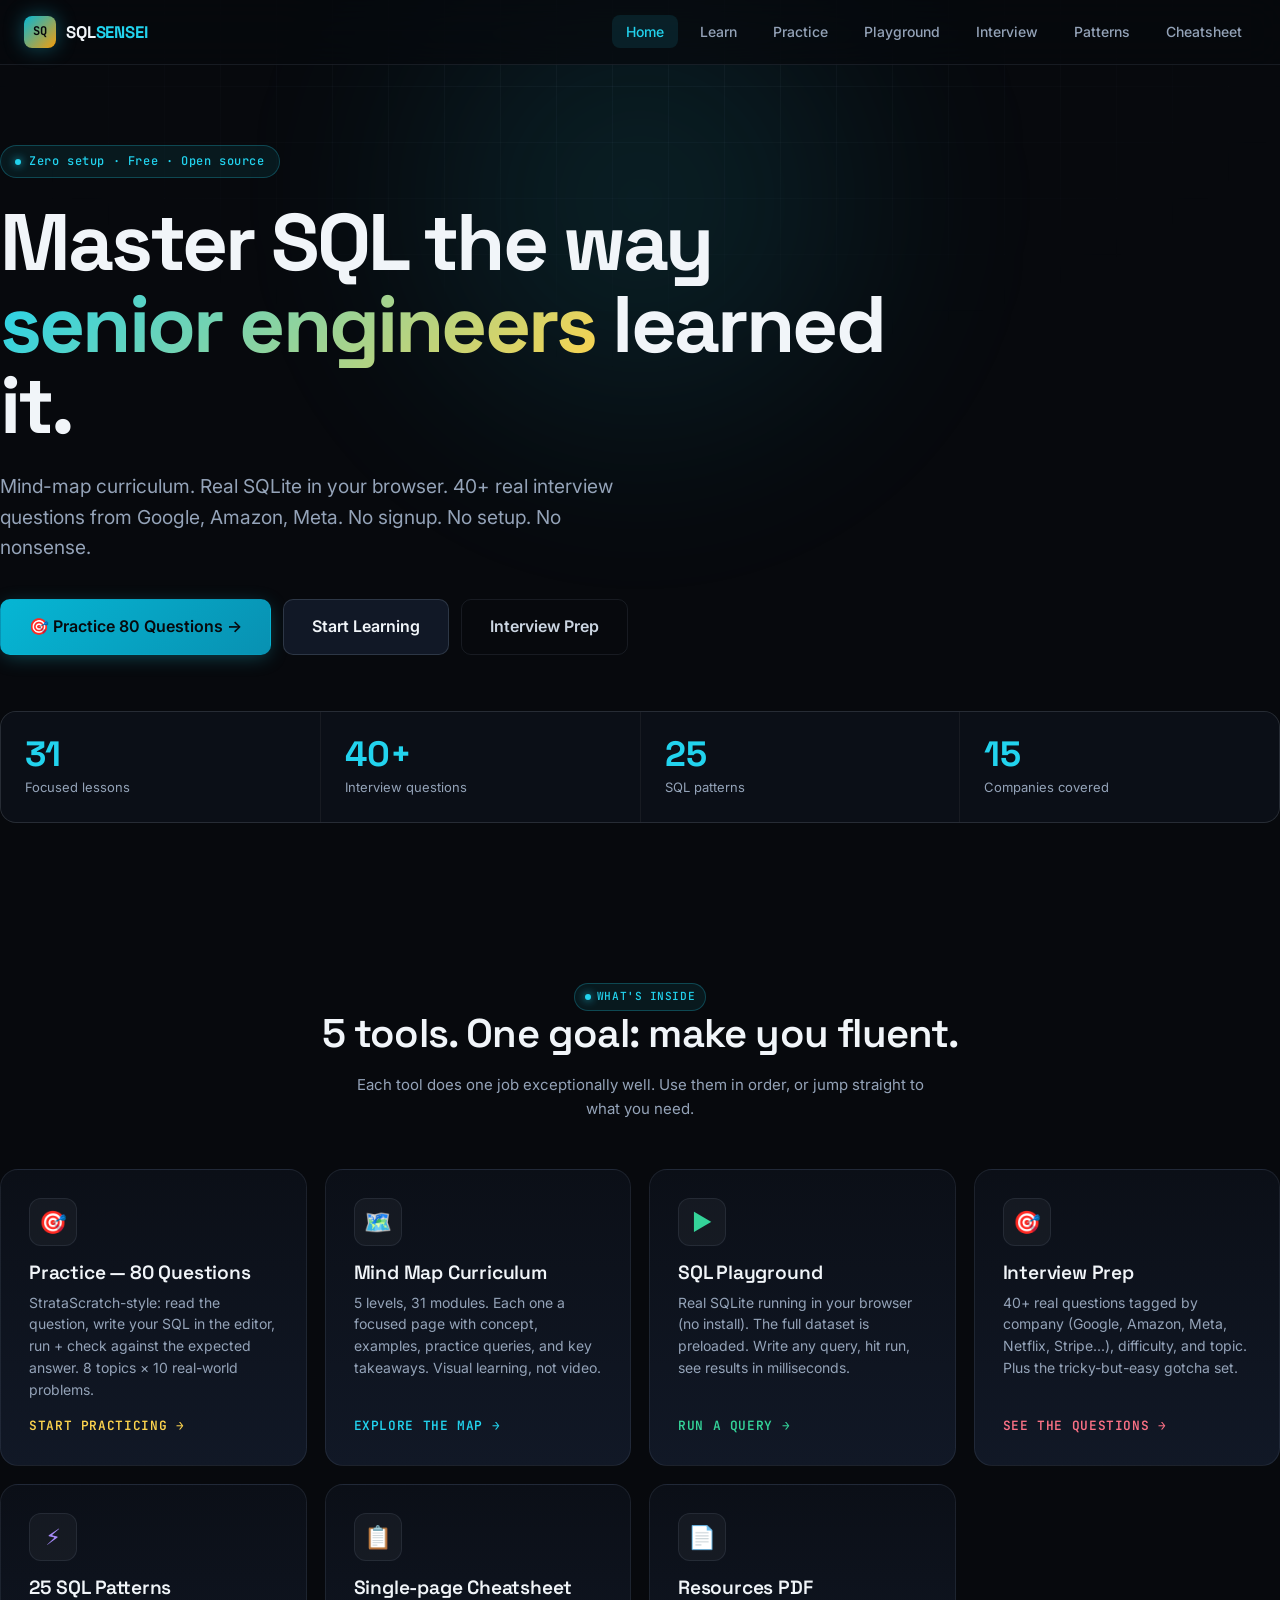
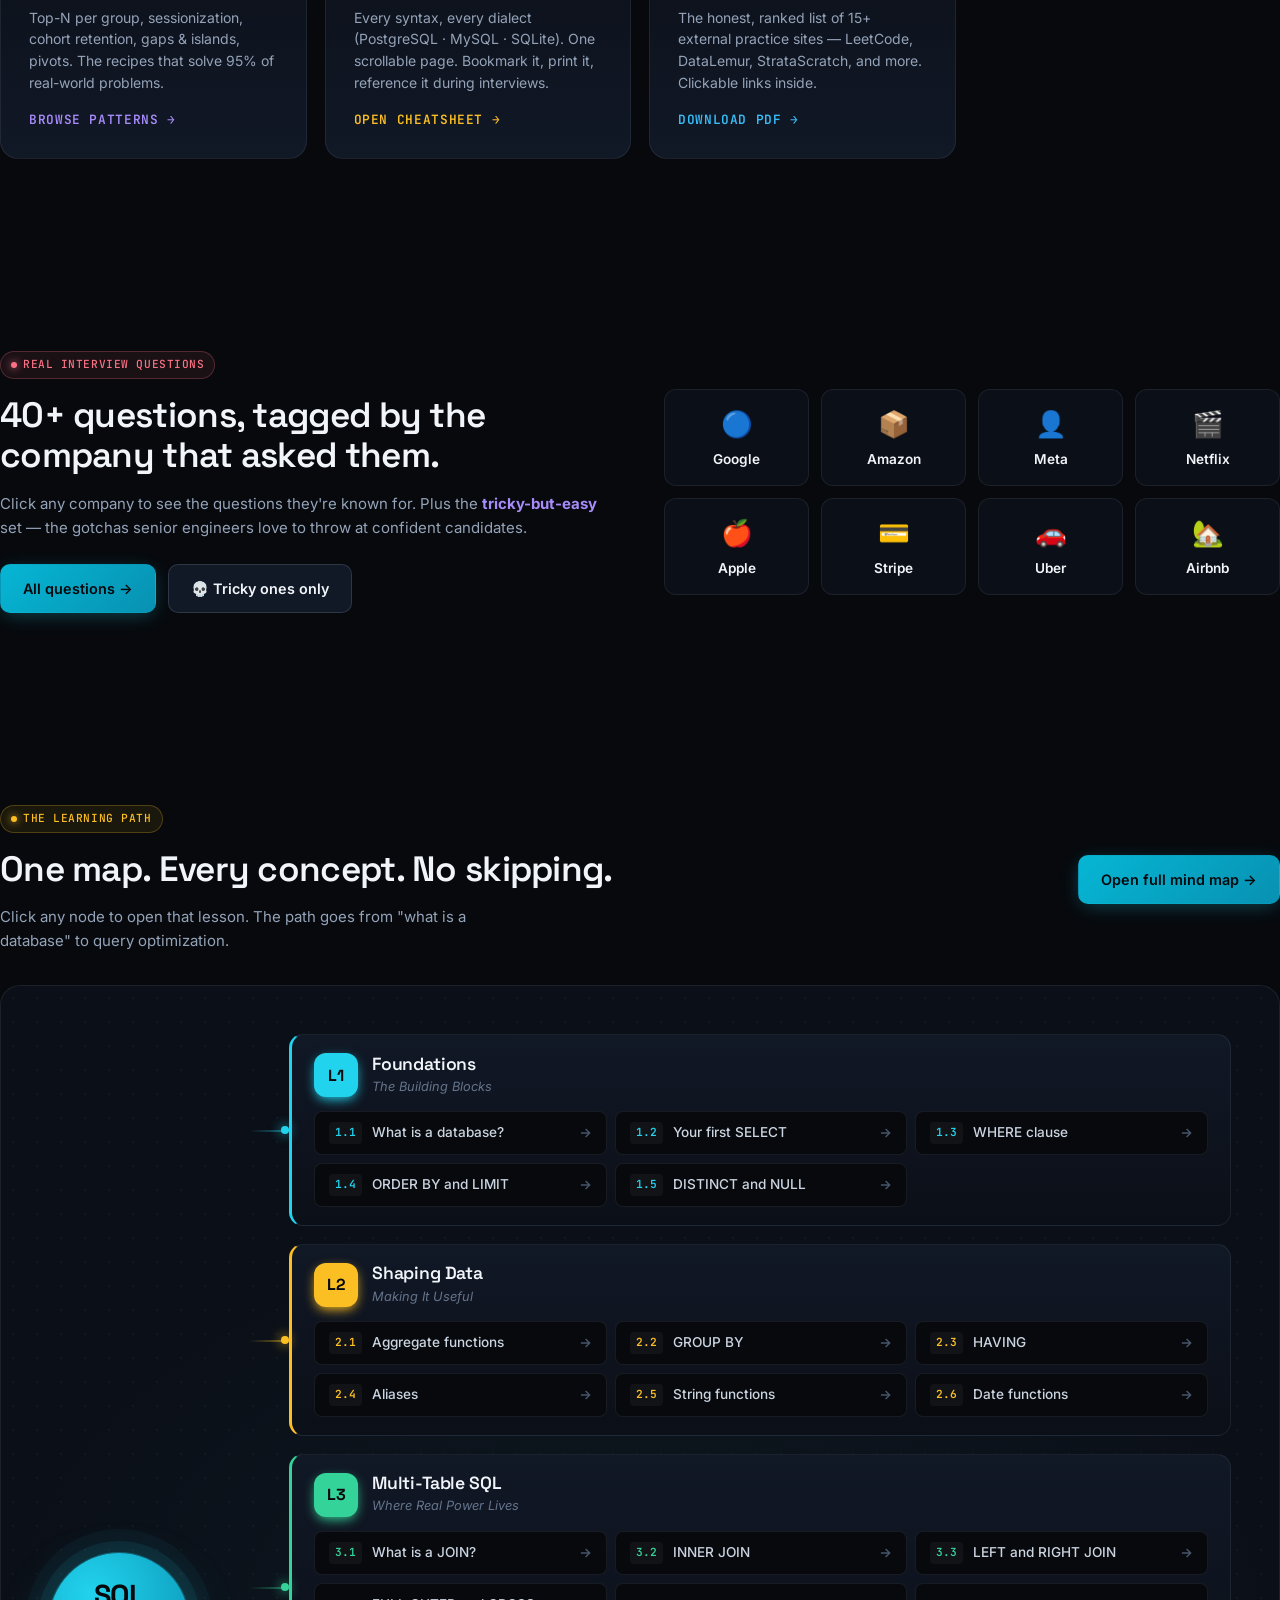
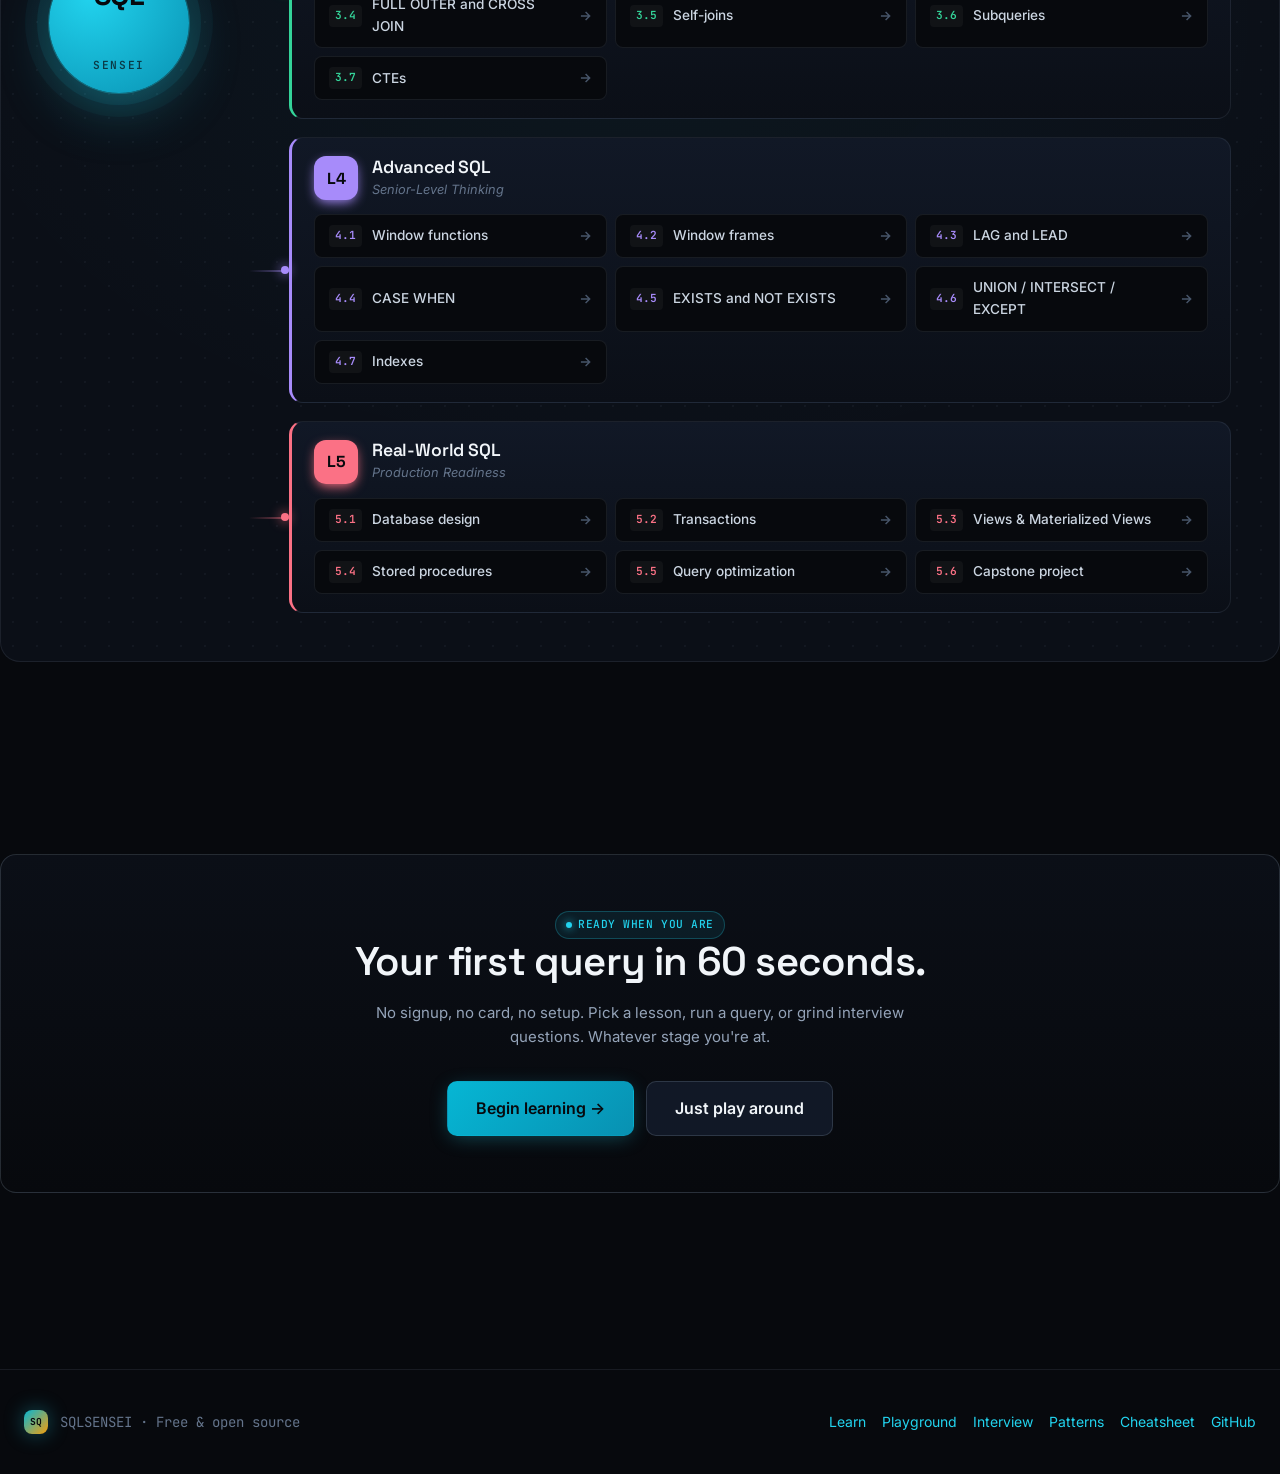
==== commit 6ead67af: "Add Practice page: 80 real-world questions across 8 topics, StrataScratch-style editor" ====
--- a/index.html
+++ b/index.html
@@ -128,6 +128,7 @@
       <ul class="nav-links">
         <li><a href="index.html" class="active">Home</a></li>
         <li><a href="mindmap.html">Learn</a></li>
+        <li><a href="practice.html">Practice</a></li>
         <li><a href="playground.html">Playground</a></li>
         <li><a href="interview.html">Interview</a></li>
         <li><a href="patterns.html">Patterns</a></li>
@@ -156,14 +157,14 @@
       </p>
 
       <div class="hero-actions fade-in-delay-3">
-        <a href="mindmap.html" class="btn btn-primary btn-lg">
-          Start Learning →
-        </a>
-        <a href="playground.html" class="btn btn-secondary btn-lg">
-          ▶ Open Playground
+        <a href="practice.html" class="btn btn-primary btn-lg">
+          🎯 Practice 80 Questions →
+        </a>
+        <a href="mindmap.html" class="btn btn-secondary btn-lg">
+          Start Learning
         </a>
         <a href="interview.html" class="btn btn-ghost btn-lg">
-          🎯 Interview Prep
+          Interview Prep
         </a>
       </div>
 
@@ -201,6 +202,13 @@
       </div>
 
       <div class="tiles">
+        <a href="practice.html" class="tile" style="--tile-color: #fcd34d;">
+          <div class="tile-icon">🎯</div>
+          <h3>Practice — 80 Questions</h3>
+          <p>StrataScratch-style: read the question, write your SQL in the editor, run + check against the expected answer. 8 topics × 10 real-world problems.</p>
+          <div class="tile-cta">Start practicing →</div>
+        </a>
+
         <a href="mindmap.html" class="tile" style="--tile-color: #22d3ee;">
           <div class="tile-icon">🗺️</div>
           <h3>Mind Map Curriculum</h3>
--- a/assets/css/components.css
+++ b/assets/css/components.css
@@ -593,6 +593,229 @@
   margin-bottom: 8px;
 }
 
+/* ============================================
+   INLINE SQL EDITOR (inside exercises)
+   ============================================ */
+.ex-editor-wrap {
+  background: var(--bg-0);
+  border: 1px solid var(--line-strong);
+  border-radius: 10px;
+  margin: 14px 0 12px;
+  overflow: hidden;
+  transition: border-color 0.2s var(--ease);
+}
+
+.ex-editor-wrap:focus-within {
+  border-color: var(--cyan-400);
+  box-shadow: 0 0 0 3px rgba(34, 211, 238, 0.1);
+}
+
+.ex-editor {
+  width: 100%;
+  background: transparent;
+  border: none;
+  padding: 14px 16px;
+  font-family: var(--font-mono);
+  font-size: 0.875rem;
+  line-height: 1.6;
+  color: var(--ink-100);
+  resize: vertical;
+  min-height: 80px;
+  outline: none;
+}
+
+.ex-editor:focus { box-shadow: none; }
+
+.ex-toolbar {
+  display: flex;
+  justify-content: space-between;
+  align-items: center;
+  padding: 8px 12px;
+  background: var(--bg-2);
+  border-top: 1px solid var(--line);
+  font-family: var(--font-mono);
+  font-size: 0.7rem;
+  color: var(--ink-400);
+}
+
+.ex-toolbar-hint {
+  display: flex;
+  align-items: center;
+  gap: 6px;
+}
+
+.ex-toolbar-hint kbd {
+  background: var(--bg-3);
+  border: 1px solid var(--line-strong);
+  padding: 1px 5px;
+  border-radius: 3px;
+  font-size: 0.65rem;
+  color: var(--ink-200);
+}
+
+.ex-toolbar-actions {
+  display: flex;
+  gap: 6px;
+}
+
+.ex-btn {
+  padding: 5px 12px;
+  border-radius: 6px;
+  border: 1px solid var(--line-strong);
+  background: var(--bg-1);
+  color: var(--ink-200);
+  font-family: var(--font-mono);
+  font-size: 0.7rem;
+  font-weight: 600;
+  cursor: pointer;
+  text-transform: uppercase;
+  letter-spacing: 0.05em;
+  transition: all 0.15s var(--ease);
+}
+
+.ex-btn:hover { background: var(--bg-3); color: var(--ink-100); }
+
+.ex-btn-run {
+  background: linear-gradient(135deg, var(--cyan-500), var(--cyan-600));
+  color: var(--bg-0);
+  border-color: var(--cyan-500);
+}
+
+.ex-btn-run:hover {
+  background: linear-gradient(135deg, var(--cyan-400), var(--cyan-500));
+  color: var(--bg-0);
+  transform: translateY(-1px);
+}
+
+/* Inline result */
+.ex-result {
+  margin-top: 10px;
+  padding: 12px 14px;
+  background: var(--bg-1);
+  border: 1px solid var(--line);
+  border-radius: 10px;
+  display: none;
+}
+
+.ex-result.has-result { display: block; }
+
+.ex-result-header {
+  display: flex;
+  align-items: center;
+  justify-content: space-between;
+  margin-bottom: 8px;
+  font-family: var(--font-mono);
+  font-size: 0.75rem;
+}
+
+.ex-result-status {
+  display: flex;
+  align-items: center;
+  gap: 8px;
+  font-weight: 600;
+  text-transform: uppercase;
+  letter-spacing: 0.05em;
+}
+
+.ex-result-status.success { color: var(--emerald-400); }
+.ex-result-status.error { color: var(--rose-400); }
+.ex-result-status.correct { color: var(--emerald-400); font-size: 0.85rem; }
+.ex-result-status.incorrect { color: var(--amber-400); font-size: 0.85rem; }
+
+.ex-result-meta {
+  font-family: var(--font-mono);
+  color: var(--ink-400);
+  font-size: 0.7rem;
+}
+
+.ex-result-table {
+  max-height: 280px;
+  overflow: auto;
+  border-radius: 8px;
+  border: 1px solid var(--line);
+}
+
+.ex-result-table table {
+  width: 100%;
+  border-collapse: collapse;
+  font-family: var(--font-mono);
+  font-size: 0.78rem;
+  background: var(--bg-0);
+}
+
+.ex-result-table th, .ex-result-table td {
+  padding: 6px 12px;
+  text-align: left;
+  border-bottom: 1px solid var(--line);
+  white-space: nowrap;
+}
+
+.ex-result-table th {
+  background: var(--bg-2);
+  color: var(--cyan-400);
+  font-size: 0.7rem;
+  text-transform: uppercase;
+  letter-spacing: 0.05em;
+  position: sticky;
+  top: 0;
+}
+
+.ex-result-error {
+  padding: 10px 14px;
+  background: rgba(251, 113, 133, 0.08);
+  border: 1px solid rgba(251, 113, 133, 0.25);
+  border-radius: 8px;
+  color: var(--rose-400);
+  font-family: var(--font-mono);
+  font-size: 0.78rem;
+  white-space: pre-wrap;
+}
+
+.ex-loading {
+  display: inline-block;
+  width: 12px;
+  height: 12px;
+  border: 2px solid var(--ink-500);
+  border-top-color: var(--cyan-400);
+  border-radius: 50%;
+  animation: spin 0.6s linear infinite;
+}
+
+@keyframes spin {
+  to { transform: rotate(360deg); }
+}
+
+/* Pass banner */
+.ex-pass-banner {
+  display: flex;
+  align-items: center;
+  gap: 10px;
+  padding: 10px 14px;
+  background: rgba(52, 211, 153, 0.08);
+  border: 1px solid rgba(52, 211, 153, 0.3);
+  border-left: 4px solid var(--emerald-400);
+  border-radius: 8px;
+  color: var(--emerald-400);
+  font-weight: 600;
+  font-size: 0.875rem;
+  margin-top: 10px;
+}
+
+.ex-fail-hint {
+  display: flex;
+  align-items: flex-start;
+  gap: 10px;
+  padding: 10px 14px;
+  background: rgba(251, 191, 36, 0.06);
+  border: 1px solid rgba(251, 191, 36, 0.25);
+  border-left: 4px solid var(--amber-400);
+  border-radius: 8px;
+  color: var(--amber-200, #fde68a);
+  font-size: 0.85rem;
+  margin-top: 10px;
+  line-height: 1.5;
+}
+
 /* Takeaways */
 .takeaways {
   background: var(--bg-1);
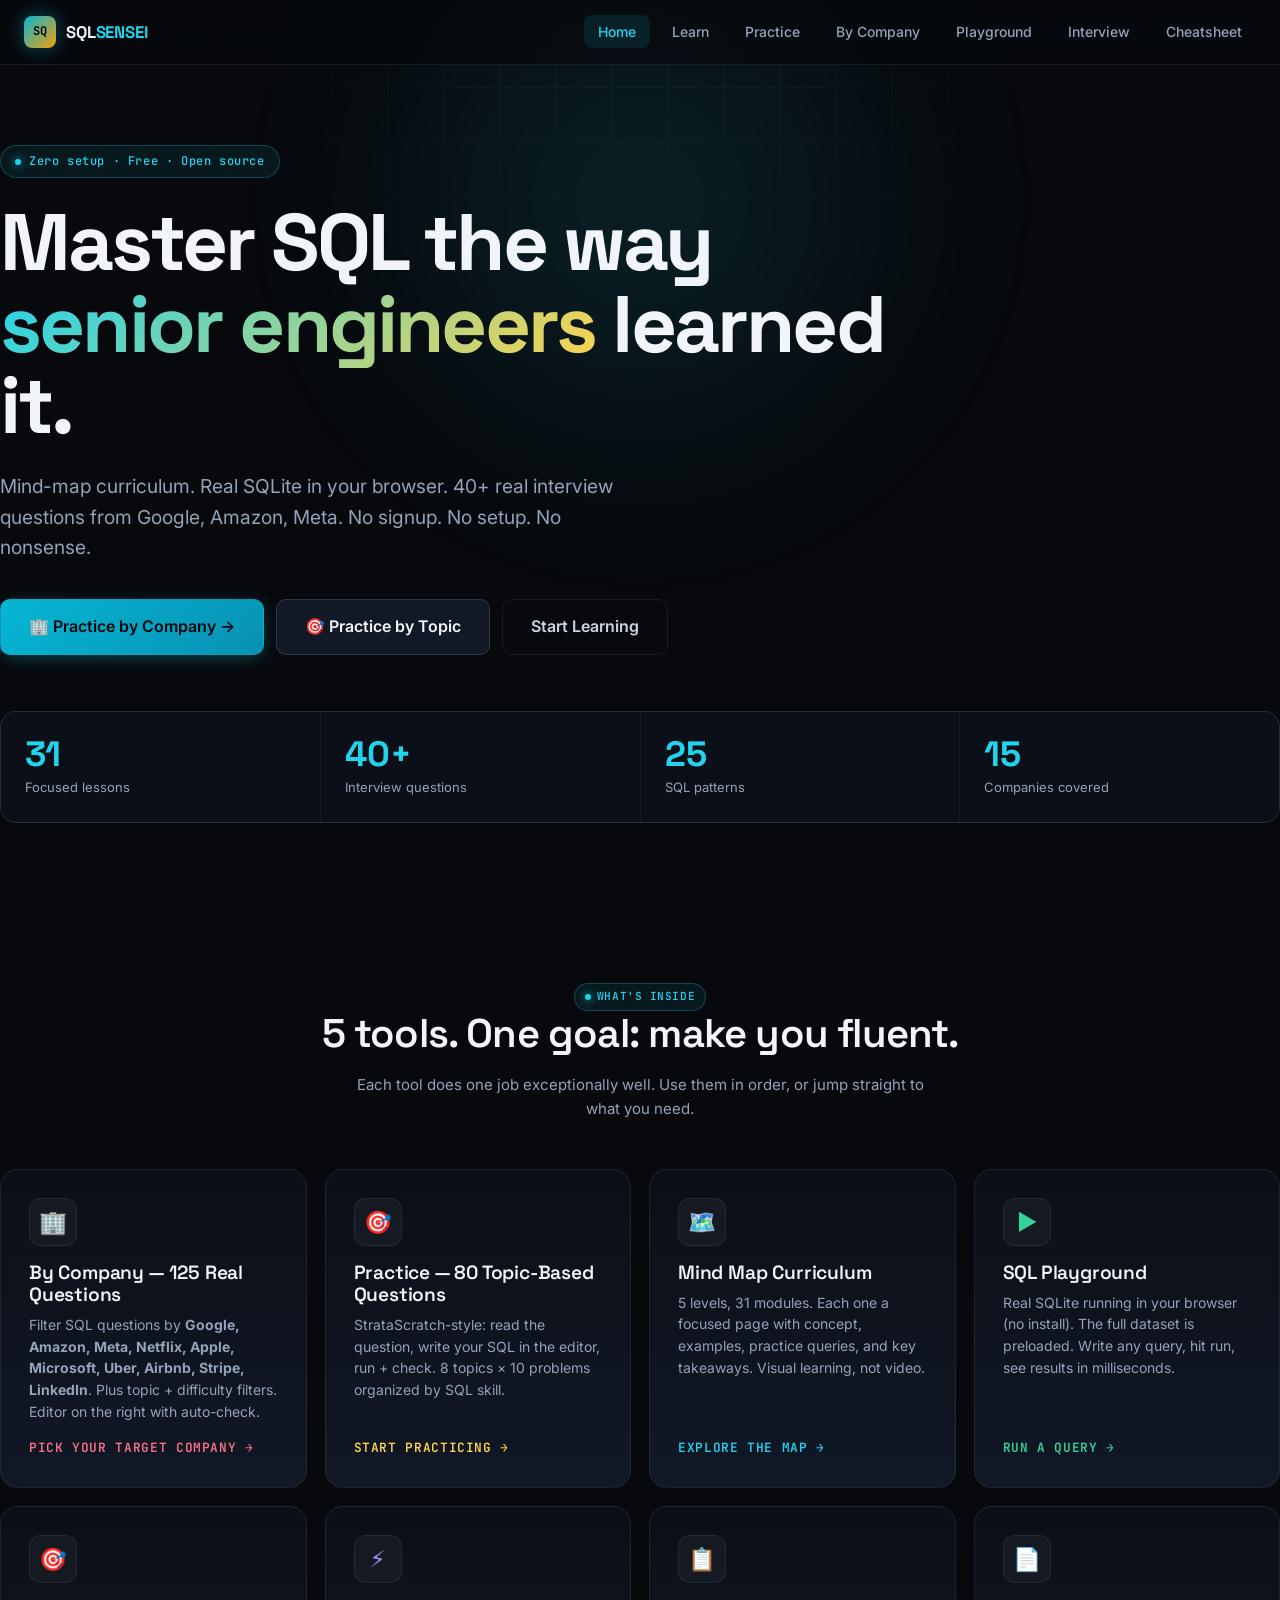
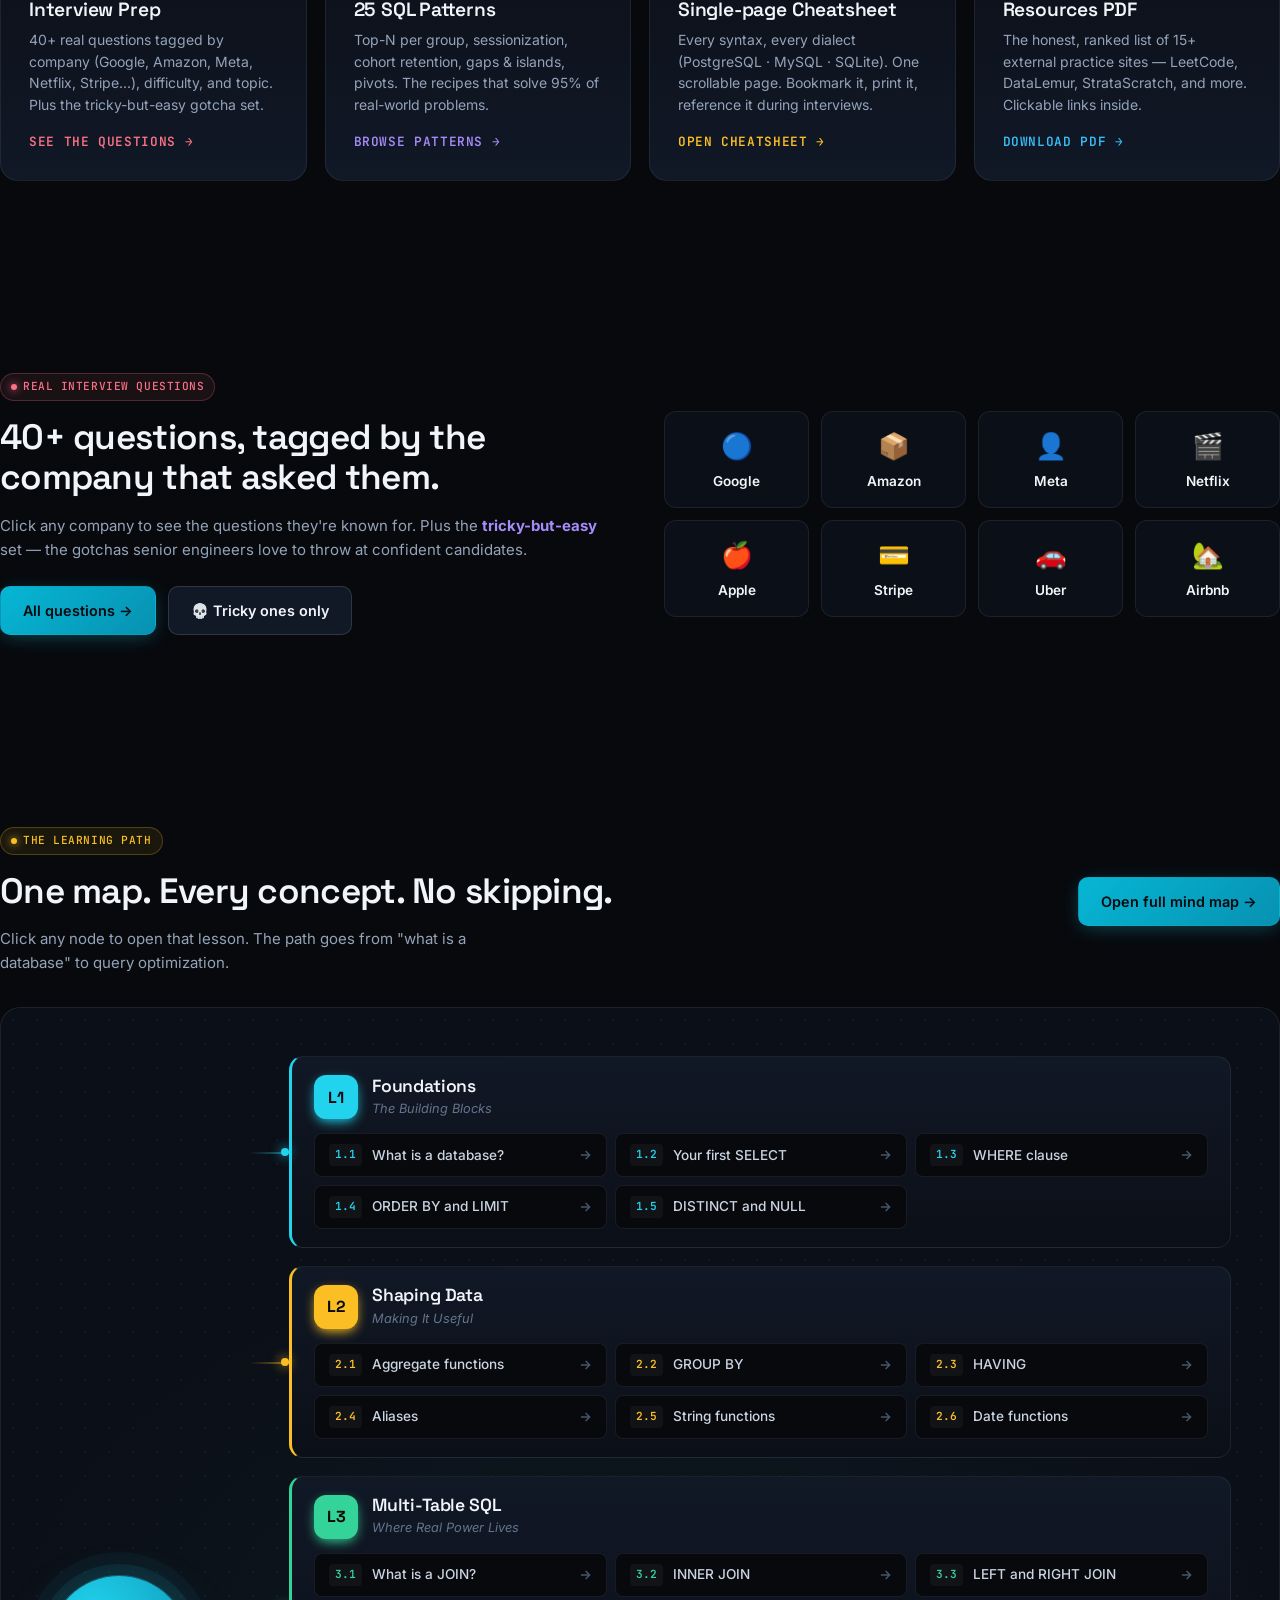
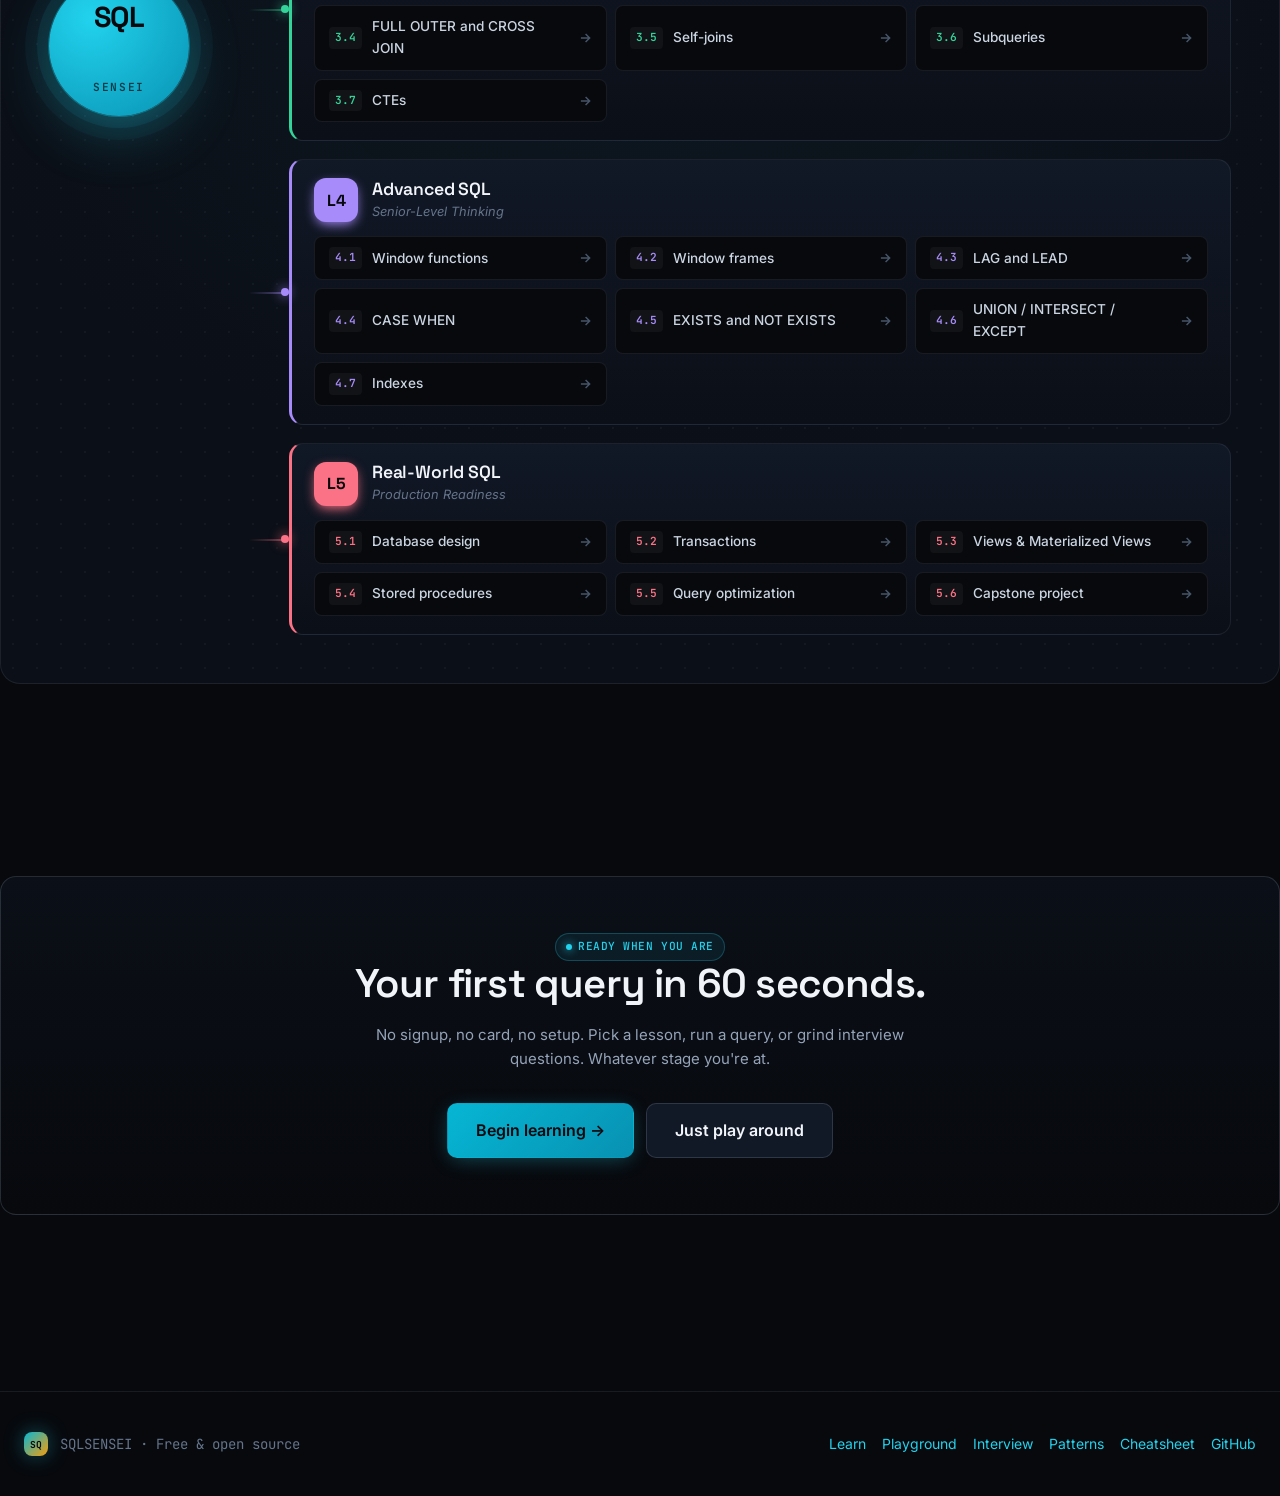
==== commit b6fdff2e: "Add Company Practice page: 125 real questions across 10 companies with dual-filter editor" ====
--- a/index.html
+++ b/index.html
@@ -129,9 +129,9 @@
         <li><a href="index.html" class="active">Home</a></li>
         <li><a href="mindmap.html">Learn</a></li>
         <li><a href="practice.html">Practice</a></li>
+        <li><a href="company-practice.html">By Company</a></li>
         <li><a href="playground.html">Playground</a></li>
         <li><a href="interview.html">Interview</a></li>
-        <li><a href="patterns.html">Patterns</a></li>
         <li><a href="cheatsheet.html">Cheatsheet</a></li>
       </ul>
     </div>
@@ -157,14 +157,14 @@
       </p>
 
       <div class="hero-actions fade-in-delay-3">
-        <a href="practice.html" class="btn btn-primary btn-lg">
-          🎯 Practice 80 Questions →
-        </a>
-        <a href="mindmap.html" class="btn btn-secondary btn-lg">
+        <a href="company-practice.html" class="btn btn-primary btn-lg">
+          🏢 Practice by Company →
+        </a>
+        <a href="practice.html" class="btn btn-secondary btn-lg">
+          🎯 Practice by Topic
+        </a>
+        <a href="mindmap.html" class="btn btn-ghost btn-lg">
           Start Learning
-        </a>
-        <a href="interview.html" class="btn btn-ghost btn-lg">
-          Interview Prep
         </a>
       </div>
 
@@ -202,10 +202,17 @@
       </div>
 
       <div class="tiles">
+        <a href="company-practice.html" class="tile" style="--tile-color: #fb7185;">
+          <div class="tile-icon">🏢</div>
+          <h3>By Company — 125 Real Questions</h3>
+          <p>Filter SQL questions by <strong>Google, Amazon, Meta, Netflix, Apple, Microsoft, Uber, Airbnb, Stripe, LinkedIn</strong>. Plus topic + difficulty filters. Editor on the right with auto-check.</p>
+          <div class="tile-cta">Pick your target company →</div>
+        </a>
+
         <a href="practice.html" class="tile" style="--tile-color: #fcd34d;">
           <div class="tile-icon">🎯</div>
-          <h3>Practice — 80 Questions</h3>
-          <p>StrataScratch-style: read the question, write your SQL in the editor, run + check against the expected answer. 8 topics × 10 real-world problems.</p>
+          <h3>Practice — 80 Topic-Based Questions</h3>
+          <p>StrataScratch-style: read the question, write your SQL in the editor, run + check. 8 topics × 10 problems organized by SQL skill.</p>
           <div class="tile-cta">Start practicing →</div>
         </a>
 
